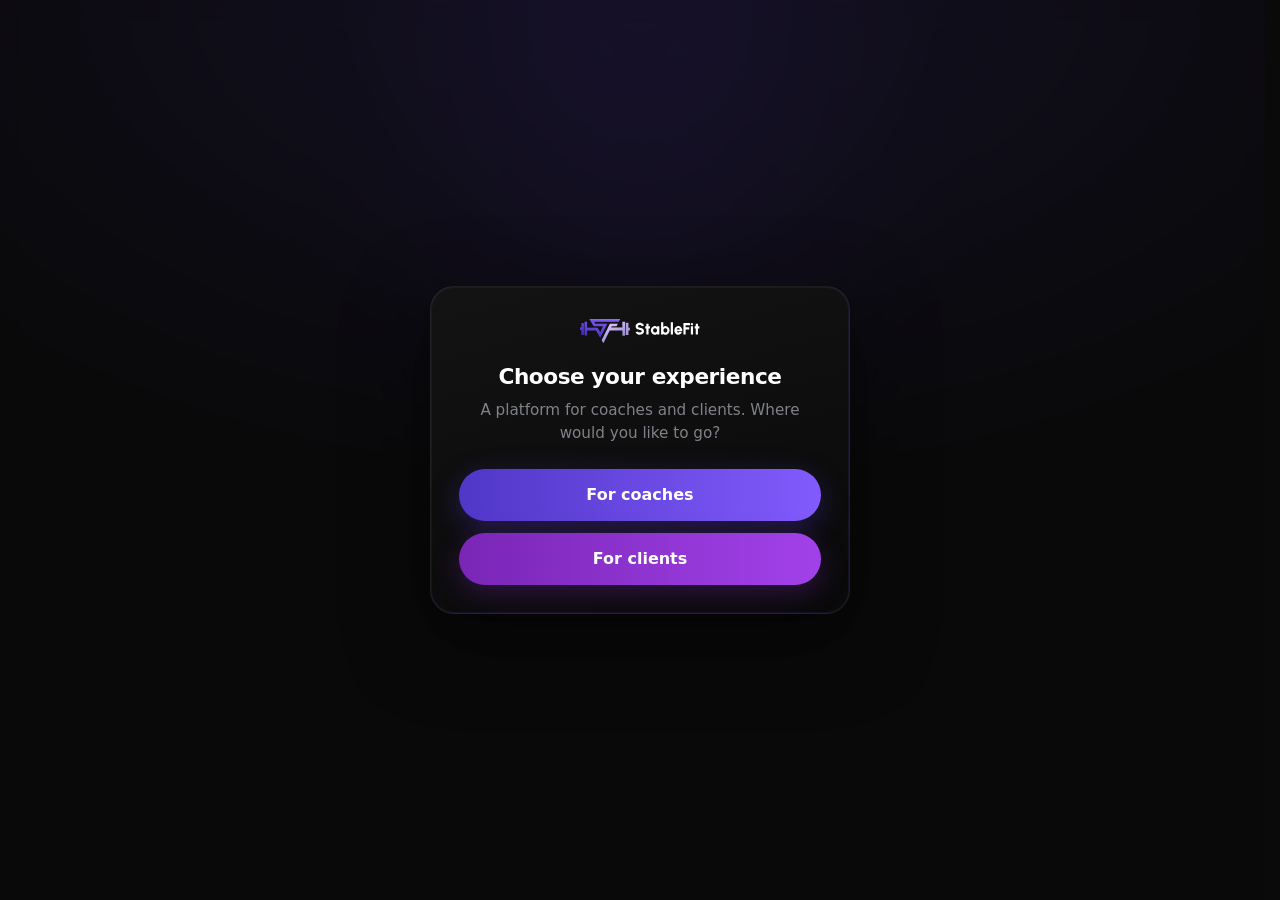
==== index.html @ 1788c29f "fix land" ====
<!DOCTYPE html>
<html lang="uk">
<head>
  <meta charset="UTF-8">
  <meta name="viewport" content="width=device-width, initial-scale=1.0">
  <meta name="theme-color" content="#0A0A0A">
  <meta name="color-scheme" content="dark">
  <meta name="format-detection" content="telephone=no">
  <meta name="description" content="StableFit для тренерів: керуйте клієнтами, програмами тренувань, харчуванням і прогресом в одному додатку. Автоматизація рутини, бібліотека вправ, чат і аналітика." data-i18n-content="coach.meta.description">
  <meta name="keywords" content="StableFit, фітнес тренер, персональний тренер, управління клієнтами, програми тренувань, трекінг прогресу, харчування, фітнес додаток" data-i18n-content="coach.meta.keywords">
  <meta name="author" content="StableFit">
  <meta name="robots" content="index, follow, max-image-preview:large">
  
  <meta property="og:type" content="website">
  <meta property="og:site_name" content="StableFit">
  <meta property="og:url" content="https://stable-fit.com/">
  <meta property="og:title" content="StableFit — для тренерів" data-i18n-content="coach.meta.ogTitle">
  <meta property="og:description" content="Платформа для фітнес-тренерів: клієнти, тренування, харчування та прогрес в одному місці." data-i18n-content="coach.meta.ogDescription">
  <meta property="og:image" content="https://stable-fit.com/assets/images/preview.png">
  <meta property="og:image:alt" content="StableFit" data-i18n-content="meta.brand">
  <meta property="og:locale" content="uk_UA">
  <meta property="og:locale:alternate" content="en_US">

  
  <title data-i18n="coach.meta.title">StableFit — для тренерів | Платформа для фітнес-клієнтів і програм</title>
  <link rel="canonical" href="https://stable-fit.com/">
  <link rel="alternate" hreflang="uk" href="https://stable-fit.com/">
  <link rel="alternate" hreflang="en" href="https://stable-fit.com/">
  <link rel="alternate" hreflang="x-default" href="https://stable-fit.com/">
  <link rel="icon" href="assets/favicon/favicon.ico" type="image/x-icon">
  <link rel="apple-touch-icon" href="assets/favicon/favicon.svg">
  <link rel="preconnect" href="https://fonts.googleapis.com">
  <link rel="preconnect" href="https://fonts.gstatic.com" crossorigin>
  <link href="https://fonts.googleapis.com/css2?family=Urbanist:wght@400;500;600;700;800;900&display=optional" rel="stylesheet">

  <script>
    (function () {
      try {
        var lang = localStorage.getItem("stablefit-language");
        if (lang !== "en" && lang !== "ua") {
          var br = (navigator.language || "ua").slice(0, 2).toLowerCase();
          lang = br === "en" ? "en" : "ua";
        }
        var link = document.createElement("link");
        link.rel = "preload";
        link.as = "fetch";
        link.href = "locales/" + lang + ".json";
        document.head.appendChild(link);
      } catch (e) {}
    })();
  </script>
  <link rel="stylesheet" href="style/normalize.css">
  <link rel="stylesheet" href="style/style.css">
  <link rel="stylesheet" href="style/adaptive.css">
  <script type="application/ld+json">
  {
    "@context": "https://schema.org",
    "@graph": [
      {
        "@type": "Organization",
        "name": "StableFit",
        "url": "https://stable-fit.com/",
        "logo": "https://stable-fit.com/assets/images/Logo.svg",
        "email": "support@stable-fit.com"
      },
      {
        "@type": "WebSite",
        "name": "StableFit",
        "url": "https://stable-fit.com/",
        "inLanguage": ["uk-UA", "en-US"]
      },
      {
        "@type": "WebPage",
        "@id": "https://stable-fit.com/#webpage",
        "url": "https://stable-fit.com/",
        "name": "StableFit — для тренерів",
        "description": "StableFit для тренерів: керуйте клієнтами, програмами тренувань, харчуванням і прогресом в одному додатку.",
        "inLanguage": "uk-UA",
        "isPartOf": { "@type": "WebSite", "@id": "https://stable-fit.com/#website" }
      },
      {
        "@type": "SoftwareApplication",
        "name": "StableFit",
        "applicationCategory": "HealthApplication",
        "operatingSystem": "iOS, Android",
        "offers": { "@type": "Offer", "price": "0", "priceCurrency": "USD" }
      }
    ]
  }
  </script>
  <script>
    (function () {
      var LANGUAGE_STORAGE_KEY = "stablefit-language";

      function isFileProtocol() {
        return document.URL.indexOf("file:") === 0;
      }

      var coachUrl = isFileProtocol() ? "index.html" : "/";
      var clientUrl = isFileProtocol() ? "for-clients/index.html" : "for-clients/";

      function redirectTo(url) {
        window.location.assign(url);
      }

      function isBot() {
        try {
          var ua = (navigator.userAgent || "").toLowerCase();
          return /(telegram|facebook|bot|crawler|spider)/i.test(ua);
        } catch (e) {
          return false;
        }
      }

      function sameDocumentUrl(targetHref) {
        try {
          var target = new URL(targetHref, window.location.href);
          var cur = new URL(window.location.href);
          if (target.origin !== cur.origin) return false;
          var norm = function (p) {
            p = p.replace(/\/index\.html$/i, "/");
            if (p === "" || p === "/") return "/";
            return p.replace(/\/+$/, "") || "/";
          };
          return norm(target.pathname) === norm(cur.pathname);
        } catch (e) {
          return false;
        }
      }

      function getParam(name) {
        var q = document.URL.indexOf("?") === -1 ? "" : document.URL.slice(document.URL.indexOf("?") + 1);
        return new URLSearchParams(q).get(name);
      }

      function save(role) {
        try {
          localStorage.setItem("sf_role", role);
        } catch (e) {}
      }

      function loadRole() {
        try {
          return localStorage.getItem("sf_role");
        } catch (e) {
          return null;
        }
      }

      function detectLang() {
        try {
          var s = localStorage.getItem(LANGUAGE_STORAGE_KEY);
          if (s === "en" || s === "ua") return s;
        } catch (e) {}
        var nav = (navigator.language || "").slice(0, 2).toLowerCase();
        return nav === "en" ? "en" : "ua";
      }

      function getNested(obj, path) {
        return path.split(".").reduce(function (acc, key) {
          return acc && acc[key] !== undefined ? acc[key] : undefined;
        }, obj);
      }

      function applyModalI18n(dict) {
        if (!dict) return;
        document.querySelectorAll("#sf-modal-overlay [data-i18n]").forEach(function (el) {
          var key = el.getAttribute("data-i18n");
          var v = getNested(dict, key);
          if (typeof v === "string") el.textContent = v;
        });
        document.querySelectorAll("#sf-modal-overlay [data-i18n-alt]").forEach(function (el) {
          var key = el.getAttribute("data-i18n-alt");
          var v = getNested(dict, key);
          if (typeof v === "string") el.setAttribute("alt", v);
        });
      }

      function loadLocaleJson(lang) {
        var url = new URL("locales/" + lang + ".json", window.location.href);
        return fetch(url.href).then(function (res) {
          if (!res.ok) throw new Error("locale");
          return res.json();
        });
      }

      function getLandingFromCurrentPath() {
        var path = window.location.pathname.replace(/\/index\.html$/i, "");
        if (/\/for-clients\/?$/i.test(path)) return "client";
        if (path === "" || path === "/" || /\/coach\/?$/i.test(path)) return "coach";
        return null;
      }

      function resolveAuto() {
        var r = (getParam("role") || "").toLowerCase();
        if (r === "coach" || r === "trainer") {
          save("coach");
          return coachUrl;
        }
        if (r === "client") {
          save("client");
          return clientUrl;
        }

        var currentLanding = getLandingFromCurrentPath();
        var stored = loadRole();

        if (currentLanding === "client") {
          save("client");
          return clientUrl;
        }

        if (currentLanding === "coach") {
          if (stored === "client") {
            save("coach");
          }
          if (stored === "coach" || stored === "client") {
            return coachUrl;
          }
          return null;
        }

        if (stored === "coach") return coachUrl;
        if (stored === "client") return clientUrl;
        return null;
      }

      function openModal() {
        var el = document.getElementById("sf-modal-overlay");
        if (el) el.removeAttribute("hidden");
      }

      function closeModal() {
        var el = document.getElementById("sf-modal-overlay");
        if (el) el.setAttribute("hidden", "");
      }

      function wireLinks() {
        var aCoach = document.getElementById("sf-choice-coach");
        var aClient = document.getElementById("sf-choice-client");
        if (aCoach) {
          aCoach.setAttribute("href", coachUrl);
          aCoach.addEventListener("click", function (e) {
            save("coach");
            if (sameDocumentUrl(coachUrl)) {
              e.preventDefault();
              revealAppShellIfNeeded();
              closeModal();
            }
          });
        }
        if (aClient) {
          aClient.setAttribute("href", clientUrl);
          aClient.addEventListener("click", function () {
            save("client");
          });
        }
      }

      function revealAppShellIfNeeded() {
        var shell = document.getElementById("sf-app-content");
        if (!shell) return;
        var wasHidden = shell.hasAttribute("hidden");
        shell.removeAttribute("hidden");
        if (wasHidden) {
          window.dispatchEvent(new CustomEvent("sf:landing-content-reveal"));
        }
      }

      function runAfterLocale(dict) {
        applyModalI18n(dict);
        wireLinks();
        var auto = resolveAuto();
        if (auto) {
          if (sameDocumentUrl(auto)) {
            closeModal();
            revealAppShellIfNeeded();
            try {
              if (window.location.search && /(^|&)role=/.test(window.location.search)) {
                var u = new URL(window.location.href);
                u.searchParams.delete("role");
                window.history.replaceState({}, "", u.pathname + u.search + u.hash);
              }
            } catch (e) {}
          } else {
            // Keep OG/meta tags readable for social crawlers.
            if (!isBot()) {
              redirectTo(auto);
            }
          }
        } else {
          openModal();
        }
      }

      document.addEventListener("DOMContentLoaded", function () {
        var lang = detectLang();
        document.documentElement.lang = lang === "en" ? "en" : "uk";
        loadLocaleJson(lang)
          .then(function (dict) {
            runAfterLocale(dict);
          })
          .catch(function () {
            runAfterLocale(null);
          });
      });
    })();
  </script>
</head>
<body class="sf-landing page-coach">
  <div class="sf-landing-bg" aria-hidden="true"></div>

  <div
    id="sf-modal-overlay"
    class="sf-modal-overlay"
    hidden
    role="presentation"
  >
    <div
      class="sf-modal"
      role="dialog"
      aria-modal="true"
      aria-labelledby="sf-modal-title"
    >
      <img
        loading="lazy"
        class="sf-modal-logo"
        src="assets/images/Logo.svg"
        width="120"
        height="60"
        alt="StableFit"
        data-i18n-alt="meta.logoAlt"
      >
      <h1 
        class="sf-modal-title" 
        id="sf-modal-title" 
        data-i18n="root.modal.title"
      >
        Оберіть свій формат
      </h1>
      <p 
        class="sf-modal-lead" 
        data-i18n="root.modal.lead"
      >
        Платформа для тренерів і клієнтів. Куди перейти далі?
      </p>
      <div class="sf-modal-actions">
        <a class="sf-choice sf-choice--coach" id="sf-choice-coach" href="#" data-i18n="root.modal.coachBtn">
          Для тренерів
        </a>
        <a class="sf-choice sf-choice--client" id="sf-choice-client" href="#" data-i18n="root.modal.clientBtn">
          Для клієнтів
        </a>
      </div>
    </div>
  </div>

  <div id="sf-app-content" hidden>
  <script>
    (function () {
      try {
        var r = localStorage.getItem("sf_role");
        if (r === "coach") {
          document.getElementById("sf-app-content").removeAttribute("hidden");
          return;
        }
      } catch (e) {}
      try {
        var rp = (new URLSearchParams(location.search).get("role") || "").toLowerCase();
        if (rp === "coach" || rp === "trainer") {
          document.getElementById("sf-app-content").removeAttribute("hidden");
        }
      } catch (e) {}
    })();
  </script>

  <header>
    <div class="header-wrp">
      <div class="header-logo-wrap">
        <img
          loading="lazy"
          src="assets/images/Logo.svg"
          alt="header logo"
          data-i18n-alt="meta.logoAlt"
        >
      </div>
      <button
        type="button"
        class="header-burger"
        aria-expanded="false"
        aria-controls="header-drawer"
        data-i18n-aria="aria.openMenu"
      >
        <span class="header-burger-line"></span>
        <span class="header-burger-line"></span>
        <span class="header-burger-line"></span>
      </button>
      <div class="header-desktop">
        <div class="header-nav">
          <div class="nav-item">
            <a
              href="/"
              class="landing-link is-active"
              data-landing="coach"
              data-i18n="nav.coaches"
            >
              Для тренерів
            </a>
          </div>
          <div class="nav-item">
            <a
              href="for-clients/"
              class="landing-link"
              data-landing="client"
              data-i18n="nav.clients"
            >
              Для клієнтів
            </a>
          </div>
        </div>
        <div class="localisation">
          <div
            class="localisation-item is-active"
            data-lang="ua" 
            role="button"
            tabindex="0"
            data-i18n-aria="aria.langUa"
          >
            UA
          </div>
          <div
            class="localisation-item"
            data-lang="en"
            role="button"
            tabindex="0"
            data-i18n-aria="aria.langEn"
          >
            EN
          </div>
          <a
            href="#download-app"
            class="download-button btn btn-hover-transparent"
            data-i18n="buttons.download"
          >
            Завантажити
          </a>
        </div>
      </div>
    </div>
    <div
      class="header-drawer"
      id="header-drawer"
      role="dialog"
      aria-modal="true"
      aria-hidden="true"
    >
      <div class="header-drawer-inner">
        <div class="header-drawer-top">
          <div class="header-logo-wrap">
            <img
              loading="lazy"
              src="assets/images/Logo.svg"
              alt=""
              data-i18n-alt="meta.logoAlt"
            >
          </div>
          <button
            type="button"
            class="header-drawer-close"
            data-i18n-aria="aria.closeMenu"
          >
            &times;
          </button>
        </div>
        <nav
          class="header-drawer-nav"
          aria-label="Навігація"
        >
          <a
            href="/"
            class="landing-link is-active"
            data-landing="coach"
            data-i18n="nav.coaches"
          >
            Для тренерів
          </a>
          <a
            href="for-clients/"
            class="landing-link"
            data-landing="client"
            data-i18n="nav.clients"
          >
            Для клієнтів
          </a>
          <a
            href="support/"
            class="landing-link"
            data-landing="support"
            data-i18n="nav.support"
          >
            Підтримка
          </a>
        </nav>
        <div class="header-drawer-lang localisation">
          <div
            class="localisation-item is-active"
            data-lang="ua" 
            role="button"
            tabindex="0"
            data-i18n-aria="aria.langUa"
          >
            UA
          </div>
          <div
            class="localisation-item"
            data-lang="en"
            role="button"
            tabindex="0"
            data-i18n-aria="aria.langEn"
          >
            EN
          </div>
        </div>
        <a
          href="#download-app"
          class="download-button header-drawer-cta btn btn-hover-transparent"
          data-i18n="buttons.download"
        >
          Завантажити
        </a>
      </div>
    </div>
  </header>

  <main>
    <section class="hero">
      <div class="container">
        <div class="hero-wrp">
          <div class="content-inner">
            <div
              class="section-title"
              data-i18n="coach.hero.sectionTitle"
            >
              Управляйте клієнтами.
            </div>
            <div
              class="gradient-title"
              data-i18n="coach.hero.gradientTitle"
            >
              Зростайте організовно.
            </div>
            <div
              class="section-description description"
              data-i18n="coach.hero.description"
            >
              StableFit дає фітнес-тренерам єдину платформу для управління
              клієнтами, створення тренувальних програм, відстеження
              харчування і моніторингу прогресу.
            </div>
            <div
              class="content-text"
              data-i18n="coach.hero.contentText"
            >
              Завантажуйте додаток для тренерів:
            </div>
            <div class="card-wrp">
              <a 
                href="https://apps.apple.com/app/stable-fit-pro-crm-%D1%82%D1%80%D0%B5%D0%BD%D0%B5%D1%80%D0%B0/id6755842178" 
                target="_blank" 
                rel="noopener noreferrer" 
                class="card shadow-custom"
              >
                <div class="cart-title">
                  <div class="card-icon">
                    <img
                      loading="lazy"
                      src="assets/icons/apple_icon.svg"
                      alt="apple"
                      width="18"
                      height="18"
                    >
                    <span data-i18n="coach.hero.store.apple">
                      App Store
                    </span>
                    <div
                      class="card-arrow"
                      aria-hidden="true"
                    ></div>
                  </div>
                  <div
                    class="card-device"
                    data-i18n="coach.hero.store.ios"
                  >
                    iOS
                  </div>
                </div>
                <div class="card-image-container">
                  <img
                    loading="lazy"
                    src="assets/images/ch/appStore_download.jpg"
                    alt="appStore_download"
                    class="card-image"
                    width="108"
                    height="108"
                  >
                </div>
                <div class="card-footer">
                  <span data-i18n="card.footerScan">
                    скануйте для завантаження
                  </span>
                </div>
              </a>
              <a 
                href="https://play.google.com/store/apps/details?id=com.fit.stable.pro " 
                target="_blank" 
                rel="noopener noreferrer" 
                class="card shadow-custom"
              >
                <div class="cart-title">
                  <div class="card-icon">
                    <img
                      loading="lazy"
                      src="assets/icons/googlePlay_icon.svg"
                      alt="googlePlay"
                      width="12"
                      height="13"
                    >
                    <span data-i18n="coach.hero.store.google">
                      Google Play
                    </span>
                    <div
                      class="card-arrow"
                      aria-hidden="true"
                    ></div>
                  </div>
                  <div
                    class="card-device"
                    data-i18n="coach.hero.store.android"
                  >
                    Android
                  </div>
                </div>
                <div class="card-image-container">
                  <img
                    loading="lazy"
                    src="assets/images/ch/googlePlay_download.jpg"
                    alt="googlePlay_download"
                    class="card-image"
                    width="108"
                    height="108"
                  >
                </div>
                <div class="card-footer">
                  <span data-i18n="card.footerScan">
                    скануйте для завантаження
                  </span>
                </div>
              </a>
            </div>
          </div>
          <div class="content-inner">
            <div class="image-wrp">
              <img
                loading="lazy"
                src="assets/images/ch/hero_left_iPhone.webp"
                alt="inner_hero"
                width="537"
                height="659"
              >
              <img
                loading="lazy"
                src="assets/images/ch/hero_right_iPhone.webp"
                alt="inner_hero"
                width="490"
                height="620"
              >
            </div>
          </div>
        </div>
      </div>
    </section>

    <section class="features">
      <div class="container">
        <div class="features-wrp section-wrp">
          <div class="section-content">
            <div
              class="section-name"
              data-i18n="coach.features.sectionName"
            >
              Проблеми та рішення
            </div>
            <div
              class="section-title"
              data-i18n="coach.features.sectionTitle"
            >
              Фітнес-коучинг
            </div>
            <div
              class="gradient-title"
              data-i18n="coach.features.gradientTitle"
            >
              потребує змін
            </div>
            <div
              class="section-description description-features"
              data-i18n="coach.features.description"
            >
              Більшість тренерів витрачають години на адміністрування. Таблиці, месенджери, та ручний
              облік замість роботи з клієнтами. StableFit це виправить.
            </div>
          </div>
          <div class="features-carts">
            <div class="features-cart shadow-custom">
              <div
                class="cart-name red-name"
                data-i18n="coach.features.without"
              >
                Без StableFit
              </div>
              <div
                class="f-cart-title"
                data-i18n="coach.features.withoutTitle"
              >
                Хаос у роботі
              </div>
              <ul class="cart-list">
                <li
                  class="cart-list-item"
                  data-i18n="coach.features.withoutItems.item1"
                >
                  Години витрачені на адміністрування
                </li>
                <li
                  class="cart-list-item"
                  data-i18n="coach.features.withoutItems.item2"
                >
                  Клієнтські дані розпорошені по різних додатках
                </li>
                <li
                  class="cart-list-item"
                  data-i18n="coach.features.withoutItems.item3"
                >
                  Незручні тренувальні програми в Excel / Doc
                </li>
                <li
                  class="cart-list-item"
                  data-i18n="coach.features.withoutItems.item4"
                >
                  Відстеження прогресу на папері чи в нотатках
                </li>
                <li
                  class="cart-list-item"
                  data-i18n="coach.features.withoutItems.item5"
                >
                  Комунікація у різних месенджерах
                </li>
              </ul>
            </div>
            <div class="features-cart shadow-custom">
              <div
                class="cart-name prpl-name"
                data-i18n="coach.features.withTitle"
              >
                Із StableFit
              </div>
              <div
                class="f-cart-title"
                data-i18n="coach.features.withSubtitle"
              >
                Усе під контролем
              </div>
              <ul class="cart-list cart-list--checks">
                <li
                  class="cart-list-item"
                  data-i18n="coach.features.withItems.item1"
                >
                  Автоматизація рутинних задач
                </li>
                <li
                  class="cart-list-item"
                  data-i18n="coach.features.withItems.item2"
                >
                  Уся необхідна інформація про клієнта в одному місці
                </li>
                <li
                  class="cart-list-item"
                  data-i18n="coach.features.withItems.item3"
                >
                  Персональні програми для клієнтів
                </li>
                <li
                  class="cart-list-item"
                  data-i18n="coach.features.withItems.item4"
                >
                  Відстеження прогресу з чіткими графіками
                </li>
                <li
                  class="cart-list-item"
                  data-i18n="coach.features.withItems.item5"
                >
                  Вбудований чат
                </li>
              </ul>
            </div>
          </div>
        </div>
      </div>
    </section>

    <section class="functionality">
      <div class="container">
        <div class="functionality-wrp section-wrp">
          <div class="section-content">
            <div
              class="section-name"
              data-i18n="coach.functionality.sectionName"
            >
              Ключові функції
            </div>
            <div
              class="gradient-title"
              data-i18n="coach.functionality.gradientTitle"
            >
              Все, що потрібно
            </div>
            <div
              class="section-title"
              data-i18n="coach.functionality.sectionTitle"
            >
              персональному тренеру
            </div>
            <div
              class="section-description description-functionality"
              data-i18n="coach.functionality.description"
            >
              StableFit поєднює у собі функції кількох різних додатків і суттєво
              пришвидшує та спрощує роботу тренерів.
            </div>
          </div>
          <div class="f-slider-wrp">
            <div
              class="f-slider-item"
              data-f-slider-scroll-sync
            >
              <div class="content-left">
                <div
                  class="f-slider-accordion"
                  data-f-slider-accordion
                >
                  <div class="f-slider-accordion-item is-open">
                    <button
                      type="button"
                      class="f-slider-accordion-trigger"
                      aria-expanded="true"
                      id="f-acc-trigger-1"
                      aria-controls="f-acc-panel-1"
                    >
                      <span class="f-slider-title">
                        <img
                          loading="lazy"
                          class="f-slider-title-icon"
                          src="assets/icons/manage_clients_icon.svg"
                          alt="manage_clients_icon"
                          width="20"
                          height="20"
                        >
                        <span
                          class="f-slider-title-text"
                          data-i18n="coach.functionality.items.clients.title"
                        >
                          Управління клієнтами
                        </span>
                      </span>
                      <span
                        class="f-slider-accordion-chevron"
                        aria-hidden="true"
                      ></span>
                    </button>
                    <div
                      class="f-slider-accordion-panel"
                      id="f-acc-panel-1"
                      role="region"
                      aria-labelledby="f-acc-trigger-1"
                    >
                      <div class="f-slider-accordion-panel-inner">
                        <div class="f-slider-description">
                          <div
                            class="f-slider-description-text"
                            data-i18n="coach.functionality.items.clients.description"
                          >
                            Зберігайте всю інформацію про клієнтів в одному місці та легко керуйте нею.
                            Додавайте нових клієнтів, фіксуйте ключові дані та ведіть персональні нотатки.
                          </div>
                          <ul class="cart-list cart-list--checks">
                            <li
                              class="cart-list-item"
                              data-i18n="coach.functionality.items.clients.points.item1"
                            >
                              Повний список клієнтів
                            </li>
                            <li
                              class="cart-list-item"
                              data-i18n="coach.functionality.items.clients.points.item2"
                            >
                              Особиста інформація та цілі
                            </li>
                            <li
                              class="cart-list-item"
                              data-i18n="coach.functionality.items.clients.points.item3"
                            >
                              Дані про стан здоров’я і травми
                            </li>
                            <li
                              class="cart-list-item"
                              data-i18n="coach.functionality.items.clients.points.item4"
                            >
                              Індивідуальні нотатки
                            </li>
                          </ul>
                        </div>
                      </div>
                    </div>
                  </div>
                  <div class="f-slider-accordion-item">
                    <button
                      type="button"
                      class="f-slider-accordion-trigger"
                      aria-expanded="false"
                      id="f-acc-trigger-2"
                      aria-controls="f-acc-panel-2"
                    >
                      <span class="f-slider-title">
                        <img
                          loading="lazy"
                          class="f-slider-title-icon"
                          src="assets/icons/train-lib-icon.svg"
                          alt="train-lib-icon"
                          width="20"
                          height="20"
                        >
                        <span
                          class="f-slider-title-text"
                          data-i18n="coach.functionality.items.workouts.title"
                        >
                          Бібліотека тренувань
                        </span>
                      </span>
                      <span
                        class="f-slider-accordion-chevron"
                        aria-hidden="true"
                      ></span>
                    </button>
                    <div
                      class="f-slider-accordion-panel"
                      id="f-acc-panel-2"
                      role="region"
                      aria-labelledby="f-acc-trigger-2"
                    >
                      <div class="f-slider-accordion-panel-inner">
                        <div class="f-slider-description">
                          <div
                            class="f-slider-description-text"
                            data-i18n="coach.functionality.items.workouts.description"
                          >
                            Використовуйте готові тренування з додатку, адаптуйте їх під свої задачі або
                            створюйте власні з нуля. Формуйте індивідуальні плани для клієнтів і відстежуйте їх виконання.
                          </div>
                          <ul class="cart-list cart-list--checks">
                            <li
                              class="cart-list-item"
                              data-i18n="coach.functionality.items.workouts.points.item1"
                            >
                              Готові тренування в додатку
                            </li>
                            <li
                              class="cart-list-item"
                              data-i18n="coach.functionality.items.workouts.points.item2"
                            >
                              Редагування та створення власних програм
                            </li>
                            <li
                              class="cart-list-item"
                              data-i18n="coach.functionality.items.workouts.points.item3"
                            >
                              Індивідуальні плани для клієнтів
                            </li>
                            <li
                              class="cart-list-item"
                              data-i18n="coach.functionality.items.workouts.points.item4"
                            >
                              Перегляд пройдених тренувань
                            </li>
                          </ul>
                        </div>
                      </div>
                    </div>
                  </div>
                  <div class="f-slider-accordion-item">
                    <button
                      type="button"
                      class="f-slider-accordion-trigger"
                      aria-expanded="false"
                      id="f-acc-trigger-3"
                      aria-controls="f-acc-panel-3"
                    >
                      <span class="f-slider-title">
                        <img
                          loading="lazy"
                          class="f-slider-title-icon"
                          src="assets/icons/progress-icon.svg"
                          alt="progress-icon"
                          width="20"
                          height="20"
                        >
                        <span
                          class="f-slider-title-text"
                          data-i18n="coach.functionality.items.nutrition.title"
                        >
                          Відстежування прогресу
                        </span>
                      </span>
                      <span
                        class="f-slider-accordion-chevron"
                        aria-hidden="true"
                      ></span>
                    </button>
                    <div
                      class="f-slider-accordion-panel"
                      id="f-acc-panel-3"
                      role="region"
                      aria-labelledby="f-acc-trigger-3"
                    >
                      <div class="f-slider-accordion-panel-inner">
                        <div class="f-slider-description">
                          <div
                            class="f-slider-description-text"
                            data-i18n="coach.functionality.items.nutrition.description"
                          >
                            Відстежуйте результати клієнтів у динаміці. Переглядайте зміни ваги та замірів,
                            які вони вносять у додатку, а система нагадувань допоможе клієнтам регулярно оновлювати дані.
                          </div>
                          <ul class="cart-list cart-list--checks">
                            <li
                              class="cart-list-item"
                              data-i18n="coach.functionality.items.nutrition.points.item1"
                            >
                              Динаміка ваги та замірів
                            </li>
                            <li
                              class="cart-list-item"
                              data-i18n="coach.functionality.items.nutrition.points.item2"
                            >
                              Фото До/Після для візуального відстеження прогресу
                            </li>
                            <li
                              class="cart-list-item"
                              data-i18n="coach.functionality.items.nutrition.points.item3"
                            >
                              Автоматичні нагадування про заміри
                            </li>
                          </ul>
                        </div>
                      </div>
                    </div>
                  </div>
                  <div class="f-slider-accordion-item">
                    <button
                      type="button"
                      class="f-slider-accordion-trigger"
                      aria-expanded="false"
                      id="f-acc-trigger-4"
                      aria-controls="f-acc-panel-4"
                    >
                      <span class="f-slider-title">
                        <img
                          loading="lazy"
                          class="f-slider-title-icon"
                          src="assets/icons/monitoring-icon.svg"
                          alt="monitoring-icon"
                          width="20"
                          height="20"
                        >
                        <span
                          class="f-slider-title-text"
                          data-i18n="coach.functionality.items.analytics.title"
                        >
                          Моніторинг харчування
                        </span>
                      </span>
                      <span
                        class="f-slider-accordion-chevron"
                        aria-hidden="true"
                      ></span>
                    </button>
                    <div
                      class="f-slider-accordion-panel"
                      id="f-acc-panel-4"
                      role="region"
                      aria-labelledby="f-acc-trigger-4"
                    >
                      <div class="f-slider-accordion-panel-inner">
                        <div class="f-slider-description">
                          <div
                            class="f-slider-description-text"
                            data-i18n="coach.functionality.items.analytics.description"
                          >
                            Контролюйте раціон клієнтів без зайвих запитів. Переглядайте харчування, 
                            аналізуйте калорійність і баланс нутрієнтів.
                          </div>
                          <ul class="cart-list cart-list--checks">
                            <li
                              class="cart-list-item"
                              data-i18n="coach.functionality.items.analytics.points.item1"
                            >
                              Автоматичний розрахунок КБЖВ на основі даних і цілей клієнта
                            </li>
                            <li
                              class="cart-list-item"
                              data-i18n="coach.functionality.items.analytics.points.item2"
                            >
                              Можливість для клієнта легко відстежувати харчування (вручну, за фото або штрихкодом)
                            </li>
                            <li
                              class="cart-list-item"
                              data-i18n="coach.functionality.items.analytics.points.item3"
                            >
                              Розрахунок калорій та КБЖВ продуктів за допомогою ШІ
                            </li>
                            <li
                              class="cart-list-item"
                              data-i18n="coach.functionality.items.analytics.points.item4"
                            >
                              Моніторинг КБЖВ
                            </li>
                          </ul>
                        </div>
                      </div>
                    </div>
                  </div>
                  <div class="f-slider-accordion-item">
                    <button
                      type="button"
                      class="f-slider-accordion-trigger"
                      aria-expanded="false"
                      id="f-acc-trigger-5"
                      aria-controls="f-acc-panel-5"
                    >
                      <span class="f-slider-title">
                        <img
                          loading="lazy"
                          class="f-slider-title-icon"
                          src="assets/icons/communicate-icon.svg"
                          alt="communicate-icon"
                          width="20"
                          height="20"
                        >
                        <span
                          class="f-slider-title-text"
                          data-i18n="coach.functionality.items.communication.title"
                        >
                          Легка комунікація
                        </span>
                      </span>
                      <span
                        class="f-slider-accordion-chevron"
                        aria-hidden="true"
                      ></span>
                    </button>
                    <div
                      class="f-slider-accordion-panel"
                      id="f-acc-panel-5"
                      role="region"
                      aria-labelledby="f-acc-trigger-5"
                    >
                      <div class="f-slider-accordion-panel-inner">
                        <div class="f-slider-description">
                          <div
                            class="f-slider-description-text"
                            data-i18n="coach.functionality.items.communication.description"
                          >
                            Спілкуйтесь із клієнтами напряму в додатку.
                            Вся комунікація зібрана в одному місці — без переходів між різними месенджерами.
                          </div>
                          <ul class="cart-list cart-list--checks">
                            <li
                              class="cart-list-item"
                              data-i18n="coach.functionality.items.communication.points.item1"
                            >
                              Чат із клієнтами в одному додатку
                            </li>
                            <li
                              class="cart-list-item"
                              data-i18n="coach.functionality.items.communication.points.item2"
                            >
                              Швидка та зручна комунікація
                            </li>
                            <li
                              class="cart-list-item"
                              data-i18n="coach.functionality.items.communication.points.item3"
                            >
                              Всі діалоги під рукою
                            </li>
                          </ul>
                        </div>
                      </div>
                    </div>
                  </div>
                </div>
              </div>
              <div class="content-right">
                <div class="content-right-image-wrp">
                  <img
                    loading="lazy"
                    src="assets/images/ch/slider/sl-1-l.webp"
                    alt="manage_clients_image"
                    width="280"
                    height="570"
                  >
                  <img
                    loading="lazy"
                    src="assets/images/ch/slider/sl-1-r.webp"
                    alt="manage_clients_image"
                    width="280"
                    height="570"
                  >
                </div>
                <div class="content-right-image-wrp">
                  <img
                    loading="lazy"
                    src="assets/images/ch/slider/sl-2-l.webp"
                    alt="manage_clients_image"
                    width="280"
                    height="570"
                  >
                  <img
                    loading="lazy"
                    src="assets/images/ch/slider/sl-2-r.webp"
                    alt="manage_clients_image"
                    width="280"
                    height="570"
                  >
                </div>
                <div class="content-right-image-wrp">
                  <img
                    loading="lazy"
                    src="assets/images/ch/slider/sl-3-l.webp"
                    alt="manage_clients_image"
                    width="280"
                    height="570"
                  >
                  <img
                    loading="lazy"
                    src="assets/images/ch/slider/sl-3-r.webp"
                    alt="manage_clients_image"
                    width="280"
                    height="570"
                  >
                </div>
                <div class="content-right-image-wrp">
                  <img
                    loading="lazy"
                    src="assets/images/ch/slider/sl-4.webp"
                    alt="manage_clients_image"
                    width="280"
                    height="570"
                  >
                </div>
                <div class="content-right-image-wrp">
                  <img
                    loading="lazy"
                    src="assets/images/ch/slider/sl-5.webp"
                    alt="manage_clients_image"
                    width="280"
                    height="570"
                  >
                </div>
              </div>
              <div class="f-slider-mobile-layout">
                <article class="f-slider-mobile-item">
                  <span class="f-slider-title">
                    <img loading="lazy" class="f-slider-title-icon" src="assets/icons/manage_clients_icon.svg" alt="manage_clients_icon" width="20" height="20">
                    <span class="f-slider-title-text" data-i18n="coach.functionality.items.clients.title">Управління клієнтами</span>
                  </span>
                  <div class="f-slider-description">
                    <div class="f-slider-description-text" data-i18n="coach.functionality.items.clients.description">
                      Зберігайте всю інформацію про клієнтів в одному місці та легко керуйте нею.
                    </div>
                    <ul class="cart-list cart-list--checks">
                      <li class="cart-list-item" data-i18n="coach.functionality.items.clients.points.item1">Повний список клієнтів</li>
                      <li class="cart-list-item" data-i18n="coach.functionality.items.clients.points.item2">Особиста інформація та цілі</li>
                      <li class="cart-list-item" data-i18n="coach.functionality.items.clients.points.item3">Дані про стан здоров’я і травми</li>
                      <li class="cart-list-item" data-i18n="coach.functionality.items.clients.points.item4">Індивідуальні нотатки</li>
                    </ul>
                  </div>
                  <div class="content-right-image-wrp">
                    <img loading="lazy" src="assets/images/ch/slider/sl-1-l.webp" alt="manage_clients_image" width="280" height="570">
                    <img loading="lazy" src="assets/images/ch/slider/sl-1-r.webp" alt="manage_clients_image" width="280" height="570">
                  </div>
                </article>
                <article class="f-slider-mobile-item">
                  <span class="f-slider-title">
                    <img loading="lazy" class="f-slider-title-icon" src="assets/icons/train-lib-icon.svg" alt="train-lib-icon" width="20" height="20">
                    <span class="f-slider-title-text" data-i18n="coach.functionality.items.workouts.title">Бібліотека тренувань</span>
                  </span>
                  <div class="f-slider-description">
                    <div class="f-slider-description-text" data-i18n="coach.functionality.items.workouts.description">
                      Використовуйте готові тренування з додатку, адаптуйте їх під свої задачі або створюйте власні з нуля.
                    </div>
                    <ul class="cart-list cart-list--checks">
                      <li class="cart-list-item" data-i18n="coach.functionality.items.workouts.points.item1">Готові тренування в додатку</li>
                      <li class="cart-list-item" data-i18n="coach.functionality.items.workouts.points.item2">Редагування та створення власних програм</li>
                      <li class="cart-list-item" data-i18n="coach.functionality.items.workouts.points.item3">Індивідуальні плани для клієнтів</li>
                      <li class="cart-list-item" data-i18n="coach.functionality.items.workouts.points.item4">Перегляд пройдених тренувань</li>
                    </ul>
                  </div>
                  <div class="content-right-image-wrp">
                    <img loading="lazy" src="assets/images/ch/slider/sl-2-l.webp" alt="manage_clients_image" width="280" height="570">
                    <img loading="lazy" src="assets/images/ch/slider/sl-2-r.webp" alt="manage_clients_image" width="280" height="570">
                  </div>
                </article>
                <article class="f-slider-mobile-item">
                  <span class="f-slider-title">
                    <img loading="lazy" class="f-slider-title-icon" src="assets/icons/progress-icon.svg" alt="progress-icon" width="20" height="20">
                    <span class="f-slider-title-text" data-i18n="coach.functionality.items.nutrition.title">Відстежування прогресу</span>
                  </span>
                  <div class="f-slider-description">
                    <div class="f-slider-description-text" data-i18n="coach.functionality.items.nutrition.description">
                      Відстежуйте результати клієнтів у динаміці.
                    </div>
                    <ul class="cart-list cart-list--checks">
                      <li class="cart-list-item" data-i18n="coach.functionality.items.nutrition.points.item1">Динаміка ваги та замірів</li>
                      <li class="cart-list-item" data-i18n="coach.functionality.items.nutrition.points.item2">Фото До/Після для візуального відстеження прогресу</li>
                      <li class="cart-list-item" data-i18n="coach.functionality.items.nutrition.points.item3">Автоматичні нагадування про заміри</li>
                    </ul>
                  </div>
                  <div class="content-right-image-wrp">
                    <img loading="lazy" src="assets/images/ch/slider/sl-3-l.webp" alt="manage_clients_image" width="280" height="570">
                    <img loading="lazy" src="assets/images/ch/slider/sl-3-r.webp" alt="manage_clients_image" width="280" height="570">
                  </div>
                </article>
                <article class="f-slider-mobile-item">
                  <span class="f-slider-title">
                    <img loading="lazy" class="f-slider-title-icon" src="assets/icons/monitoring-icon.svg" alt="monitoring-icon" width="20" height="20">
                    <span class="f-slider-title-text" data-i18n="coach.functionality.items.analytics.title">Моніторинг харчування</span>
                  </span>
                  <div class="f-slider-description">
                    <div class="f-slider-description-text" data-i18n="coach.functionality.items.analytics.description">
                      Контролюйте раціон клієнтів без зайвих запитів.
                    </div>
                    <ul class="cart-list cart-list--checks">
                      <li class="cart-list-item" data-i18n="coach.functionality.items.analytics.points.item1">Автоматичний розрахунок КБЖВ</li>
                      <li class="cart-list-item" data-i18n="coach.functionality.items.analytics.points.item2">Легке відстежування харчування</li>
                      <li class="cart-list-item" data-i18n="coach.functionality.items.analytics.points.item3">Розрахунок калорій за допомогою ШІ</li>
                      <li class="cart-list-item" data-i18n="coach.functionality.items.analytics.points.item4">Моніторинг КБЖВ</li>
                    </ul>
                  </div>
                  <div class="content-right-image-wrp">
                    <img loading="lazy" src="assets/images/ch/slider/sl-4.webp" alt="manage_clients_image" width="280" height="570">
                  </div>
                </article>
                <article class="f-slider-mobile-item">
                  <span class="f-slider-title">
                    <img loading="lazy" class="f-slider-title-icon" src="assets/icons/communicate-icon.svg" alt="communicate-icon" width="20" height="20">
                    <span class="f-slider-title-text" data-i18n="coach.functionality.items.communication.title">Легка комунікація</span>
                  </span>
                  <div class="f-slider-description">
                    <div class="f-slider-description-text" data-i18n="coach.functionality.items.communication.description">
                      Спілкуйтесь із клієнтами напряму в додатку.
                    </div>
                    <ul class="cart-list cart-list--checks">
                      <li class="cart-list-item" data-i18n="coach.functionality.items.communication.points.item1">Чат із клієнтами в одному додатку</li>
                      <li class="cart-list-item" data-i18n="coach.functionality.items.communication.points.item2">Швидка та зручна комунікація</li>
                      <li class="cart-list-item" data-i18n="coach.functionality.items.communication.points.item3">Всі діалоги під рукою</li>
                    </ul>
                  </div>
                  <div class="content-right-image-wrp">
                    <img loading="lazy" src="assets/images/ch/slider/sl-5.webp" alt="manage_clients_image" width="280" height="570">
                  </div>
                </article>
              </div>
            </div>
          </div>
        </div>
      </div>
    </section>

    <section class="progress">
      <div class="container">
        <div class="progress-wrp section-wrp">
          <div class="section-content">
            <div
              class="section-name"
              data-i18n="coach.progress.sectionName"
            >
              Реальний прогрес
            </div>
            <div
              class="section-title"
              data-i18n="coach.progress.sectionTitle"
            >
              Відстежуйте кожну зміну.
            </div>
            <div
              class="gradient-title"
              data-i18n="coach.progress.gradientTitle"
            >
              Показуйте результат.
            </div>
            <div class="section-description description-progress">
              <p data-i18n="coach.progress.description.line1">
                Візуальні графіки вимірів, порівняння до/після та повна історія змін.
              </p>
              <p data-i18n="coach.progress.description.line2">
                Покажіть клієнтам як далеко вони просунулись та мотивуйте їх продовжувати.
              </p>
            </div>
            <a
              href="#download-app"
              class="try-button btn btn-hover-transparent"
              data-i18n="buttons.tryFree"
            >
              Спробувати безкоштовно
            </a>
          </div>
          <div class="progress-carts">
            <div class="progress-carts">
              <div class="progress-cart progress-l shadow-custom">
                <div class="progress-cart-content">
                  <div
                    class="progress-cart-title"
                    data-i18n="coach.progress.cards.measurements.title"
                  >
                    Заміри тіла
                  </div>
                  <div
                    class="progress-cart-description"
                    data-i18n="coach.progress.cards.measurements.description"
                  >
                    Відстежуйте зміну об’ємів в усіх зонах
                  </div>
                </div>
                <div class="progress-cart-image-wrp">
                  <img
                    loading="lazy"
                    src="assets/images/progress/full-body-img.webp"
                    alt="progress-full-body-img"
                  >
                </div>
              </div>
            </div>
            <div class="progress-r">
              <div class="progress-cart shadow-custom">
                <div class="progress-cart-wrp">
                  <div class="progress-cart-content">
                    <div
                      class="progress-cart-title"
                      data-i18n="coach.progress.cards.numbers.title"
                    >
                      Прогрес у цифрах
                    </div>
                    <div
                      class="progress-cart-description pr-description"
                      data-i18n="coach.progress.cards.numbers.description"
                    >
                      Аналізуйте динаміку ваги
                    </div>
                  </div>
                    <img
                      loading="lazy"
                      src="assets/images/progress/table-img.svg"
                      alt="progress-table-img"
                    >
                </div>
              </div>
              <div class="progress-cart shadow-custom">
                <div class="progress-cart-wrp">
                  <div class="progress-cart-content">
                    <div
                      class="progress-cart-title"
                      data-i18n="coach.progress.cards.photos.title"
                    >
                      Фото прогресу
                    </div>
                    <div
                      class="progress-cart-description pr-description"
                      data-i18n="coach.progress.cards.photos.description"
                    >
                      Спостерігайте реальні зміни та мотивуйте
                    </div>
                  </div>
                  <div class="progress-cart-image">
                    <img
                      loading="lazy"
                      src="assets/images/progress/result-img.webp"
                      alt="progress-photo-img"
                    >
                    <p
                      class="progress-cart-image-text progress-cart-image-text--before"
                      data-i18n="coach.progress.cards.photos.before"
                    >
                      До
                    </p>
                    <p
                      class="progress-cart-image-text progress-cart-image-text--after"
                      data-i18n="coach.progress.cards.photos.after"
                    >
                      Після
                    </p>
                  </div>
                </div>
              </div>
            </div>
          </div>
        </div>
      </div>
    </section>

    <section class="automatisation">
      <div class="container">
        <div class="automatisation-wrp section-wrp">
          <div class="section-content">
            <div class="section-name section-name--nowrap">
              <span data-i18n="coach.automatisation.sectionName">
                Автоматизація і ефективність
              </span>
            </div>
            <div class="section-title">
              <span data-i18n="coach.automatisation.sectionTitle">
                Менше рутини —
              </span>
            </div>
            <div class="gradient-title">
              <span data-i18n="coach.automatisation.gradientTitle">
                більше результату
              </span>
            </div>
            <div class="section-description description-progress">
              <p data-i18n="coach.automatisation.description">
                StableFit бере на себе адміністративну роботу, 
                щоб ви фокусувались на процесі, а не на таблицях.
              </p>
            </div>
          </div>
          <div class="automatisation-carts">
            <div class="automatisation-card">
              <div class="automatisation-card-frame">
                <div class="automatisation-card-content">
                  <div
                    class="progress-cart-title"
                    data-i18n="coach.automatisation.cards.first.title"
                  >
                    Ефективний тренувальний процес
                  </div>
                  <div
                    class="progress-cart-description"
                    data-i18n="coach.automatisation.cards.first.description"
                  >
                    Створюйте індивідуальні програми за лічені хвилини, а додаток збиратиме
                    фідбек після тренувань і допомагатиме коригувати навантаження без зайвої комунікації.
                  </div>
                </div>
                <div class="automatisation-card-image">
                  <div class="automation-mini-cards">
                    <div class="automation-mini-card">
                      <div class="automation-mini-card-icon-wrap automation-mini-card-icon-wrap--heart">
                        <img
                          loading="lazy"
                          src="assets/icons/hearth-Icon.svg"
                          alt="heart icon"
                          width="17"
                          height="17"
                        >
                        <span class="automation-mini-card-check" aria-hidden="true"></span>
                      </div>
                      <div class="automation-mini-card-info">
                        <div
                          class="automation-mini-card-title"
                          data-i18n="coach.automatisation.cards.first.mini.first.title"
                        >
                          Біг на біговій доріжці x1
                        </div>
                        <div class="automation-mini-card-status automation-mini-card-status--easy">
                          <img
                            loading="lazy"
                            src="assets/icons/easy-icon.svg"
                            alt="easy icon"
                            width="11"
                            height="11"
                          >
                          <span data-i18n="coach.automatisation.cards.first.mini.first.status">
                            Легко
                          </span>
                        </div>
                      </div>
                    </div>
                    <div class="automation-mini-card">
                      <div class="automation-mini-card-icon-wrap automation-mini-card-icon-wrap--book">
                        <img
                          loading="lazy"
                          src="assets/icons/book-Icon.svg"
                          alt="book icon"
                          width="17"
                          height="17"
                        >
                        <span class="automation-mini-card-check" aria-hidden="true"></span>
                      </div>
                      <div class="automation-mini-card-info">
                        <div
                          class="automation-mini-card-title"
                          data-i18n="coach.automatisation.cards.first.mini.second.title"
                        >
                          Книжечка x3
                        </div>
                        <div class="automation-mini-card-status automation-mini-card-status--normal">
                          <img
                            loading="lazy"
                            src="assets/icons/nrm-icon.svg"
                            alt="normal icon"
                            width="11"
                            height="11"
                          >
                          <span data-i18n="coach.automatisation.cards.first.mini.second.status">
                            Нормально
                          </span>
                        </div>
                      </div>
                    </div>
                  </div>
                </div>
              </div>
            </div>
            <div class="automatisation-card">
              <div class="automatisation-card-frame">
                <div class="automatisation-card-content">
                  <div
                    class="progress-cart-title"
                    data-i18n="coach.automatisation.cards.second.title"
                  >
                    Підтримка мотивації клієнтів
                  </div>
                  <div
                    class="progress-cart-description"
                    data-i18n="coach.automatisation.cards.second.description"
                  >
                    Система допомагає фіксувати заміри та результати тренувань, формуючи наочний
                    прогрес. Клієнти бачать зміни й
                    <br>
                    залишаються залученими без додаткових нагадувань.
                  </div>
                </div>
                <div class="automatisation-card-image">
                  <div class="automation-feature-card">
                    <img
                      loading="lazy"
                      src="assets/icons/medal-icon.svg"
                      alt="medal icon"
                      class="automation-feature-icon"
                      width="45"
                      height="53"
                    >
                    <div
                      class="automation-feature-title"
                      data-i18n="coach.automatisation.cards.second.feature.title"
                    >
                      Тренування завершено!
                    </div>
                    <div
                      class="automation-feature-subtitle"
                      data-i18n="coach.automatisation.cards.second.feature.subtitle"
                    >
                      Плечі, руки, прес
                    </div>
                    <ul class="automation-feature-points">
                      <li
                        class="automation-feature-points-item"
                        data-i18n="coach.automatisation.cards.second.feature.point1"
                      >
                        10/11 вправ виконано
                      </li>
                      <li
                        class="automation-feature-points-item"
                        data-i18n="coach.automatisation.cards.second.feature.point2"
                      >
                        30/33 підходів виконано
                      </li>
                    </ul>
                  </div>
                </div>
              </div>
            </div>
            <div class="automatisation-card">
              <div class="automatisation-card-frame">
                <div class="automatisation-card-content">
                  <div
                    class="progress-cart-title"
                    data-i18n="coach.automatisation.cards.third.title"
                  >
                    Автоматичні нагадування про заміри та показники
                  </div>
                  <div class="progress-cart-description">
                    <span data-i18n="coach.automatisation.cards.third.description.line1">
                      Додаток сам нагадує клієнтам про заміри у потрібний час.
                    </span>
                    <br>
                    <span data-i18n="coach.automatisation.cards.third.description.line2">
                      Автоматизація зменшує контроль з вашого боку та допомагає клієнтам стабільно відстежувати прогрес.
                    </span>
                  </div>
                </div>
                <div class="automatisation-card-image automation-note-card-parent">
                  <div class="automation-note-card">
                    <div class="automation-note-card-head">
                      <img
                        loading="lazy"
                        src="assets/icons/remember-Icon.svg"
                        alt="note icon"
                        class="automation-note-card-icon"
                        width="14"
                        height="14"
                      >
                      <div
                        class="automation-note-card-title"
                        data-i18n="coach.automatisation.cards.third.noteTitle"
                      >
                        Час додати заміри!
                      </div>
                    </div>
                    <div
                      class="automation-note-card-description"
                      data-i18n="coach.automatisation.cards.third.noteDescription"
                    >
                      Онови показники, щоб бачити прогрес.
                    </div>
                  </div>
                </div>
              </div>
            </div>
            <div class="automatisation-card">
              <div class="automatisation-card-frame">
                <div class="automatisation-card-content">
                  <div
                    class="progress-cart-title"
                    data-i18n="coach.automatisation.cards.fourth.title"
                  >
                    Інструменти, що роблять тебе професіоналом
                  </div>
                  <div
                    class="progress-cart-description"
                    data-i18n="coach.automatisation.cards.fourth.description"
                  >
                    Усі процеси працюють системно. Це підсилює ваш експертний образ,
                    підвищує довіру клієнтів і покращує результати роботи.
                  </div>
                </div>
                <div class="automatisation-card-image">
                  <img
                    loading="lazy"
                    src="assets/images/graf-result-img.svg"
                    alt="automation-efficiency-image"
                    class="automation-efficiency-image"
                    width="218"
                    height="170"
                  >
                </div>
              </div>
            </div>
          </div>
        </div>
      </div>
    </section>

    <section class="how-to-start">
      <div class="container">
        <div class="how-to-start-wrp section-wrp">
          <div class="section-content">
            <div
              class="section-name"
              data-i18n="coach.howToStart.sectionName"
            >
              Як це працює
            </div>
            <div
              class="section-title"
              data-i18n="coach.howToStart.sectionTitle"
            >
              Почніть за
            </div>
            <div
              class="gradient-title"
              data-i18n="coach.howToStart.gradientTitle"
            >
              3 простих кроки
            </div>
            <div class="section-description description-progress">
              <p data-i18n="coach.howToStart.description">
                Без тривалого налаштування. Додай першого клієнта вже зараз.
              </p>
            </div>
            <a
              href="#download-app"
              class="try-button btn btn-hover-transparent"
              data-i18n="buttons.tryFree"
            >
              Спробувати безкоштовно
            </a>
          </div>
          <div class="how-to-start-cards">
            <div class="how-to-start-card shadow-custom">
              <div class="how-to-start-card-head">
                <div class="how-to-start-card-icon-wrap" aria-hidden="true">
                  <img
                    loading="lazy"
                    src="assets/icons/manage_clients_icon.svg"
                    alt=""
                    width="24"
                    height="24"
                  >
                </div>
                <div class="how-to-start-card-number">01</div>
              </div>
              <div class="how-to-start-card-content">
                <div
                  class="progress-cart-title"
                  data-i18n="coach.howToStart.steps.first.title"
                >
                  Реєструйтесь та додавайте клієнтів
                </div>
                <div
                  class="progress-cart-description"
                  data-i18n="coach.howToStart.steps.first.description"
                >
                  Завантажуйте додаток, створюйте профіль та додавайте клієнтів. Клієнт отримає запрошення
                  зареєструватися, і обидва додатки синхронізуються.
                </div>
              </div>
            </div>
            <div class="how-to-start-card shadow-custom">
              <div class="how-to-start-card-head">
                <div class="how-to-start-card-icon-wrap" aria-hidden="true">
                  <img
                    loading="lazy"
                    src="assets/icons/train-lib-icon.svg"
                    alt=""
                    width="24"
                    height="24"
                  >
                </div>
                <div class="how-to-start-card-number">02</div>
              </div>
              <div class="how-to-start-card-content">
                <div
                  class="progress-cart-title"
                  data-i18n="coach.howToStart.steps.second.title"
                >
                  Додавайте програми тренувань
                </div>
                <div
                  class="progress-cart-description"
                  data-i18n="coach.howToStart.steps.second.description"
                >
                  Користуйтесь готовою бібліотекою тренувань або додавайте власні. Складайте персональну програму
                  тренувань для кожного клієнта.
                </div>
              </div>
            </div>
            <div class="how-to-start-card shadow-custom">
              <div class="how-to-start-card-head">
                <div class="how-to-start-card-icon-wrap" aria-hidden="true">
                  <img
                    loading="lazy"
                    src="assets/icons/progress-icon.svg"
                    alt=""
                    width="24"
                    height="24"
                  >
                </div>
                <div class="how-to-start-card-number">03</div>
              </div>
              <div class="how-to-start-card-content">
                <div
                  class="progress-cart-title"
                  data-i18n="coach.howToStart.steps.third.title"
                >
                  Тренуйте та мотивуйте
                </div>
                <div
                  class="progress-cart-description"
                  data-i18n="coach.howToStart.steps.third.description"
                >
                  Клієнт тренується та заповнює дані про виконані активності, вносить прийоми їжі. Спостерігайте
                  прогрес разом та мотивуйте своїх клієнтів.
                </div>
              </div>
            </div>
          </div>
        </div>
      </div>
    </section>

    <section class="testimonials section-wrp">
      <div class="container">
        <div class="testimonials-wrp">
          <div class="section-content">
            <div
              class="section-name"
              data-i18n="coach.testimonials.sectionName"
            >
              Відгуки тренерів
            </div>
            <div
              class="section-title"
              data-i18n="coach.testimonials.sectionTitle"
            >
              Чому тренери
            </div>
            <div
              class="gradient-title"
              data-i18n="coach.testimonials.gradientTitle"
            >
              обирають StableFit
            </div>
            <div class="section-description description-testimonials">
              <p data-i18n="coach.testimonials.description">
                Створено для сучасного фітнес-фахівця, який хоче масштабувати 
                свій бізнес без додаткових інструментів.
              </p>
            </div>
          </div>
        </div>
      </div>
      <div class="testimonials-content">
        <div
          class="testimonials-marquee"
          role="region"
          data-i18n-aria="coach.testimonials.marqueeAria"
        >
          <div class="testimonials-marquee-track">
              <article class="testimonial-card shadow-custom">
                <div class="testimonial-card-inner">
                  <img
                    loading="lazy"
                    class="testimonial-card-quote"
                    src="assets/icons/marks-icon.svg"
                    alt=""
                    width="20"
                    height="12"
                  >
                  <p
                    class="testimonial-card-text"
                    data-i18n="coach.testimonials.cards.first.text"
                  >
                    Нарешті маю один додаток замість Telegram, Excel і паперового зошита. 
                    Рекомендую всім колегам.
                  </p>
                  <div class="testimonial-card-author">
                    <img
                      loading="lazy"
                      class="testimonial-card-avatar"
                      src="assets/images/ch/profiles/pr-ch-1.svg"
                      alt=""
                      width="44"
                      height="47"
                    >
                    <div class="testimonial-card-meta">
                      <div
                        class="testimonial-card-name"
                        data-i18n="coach.testimonials.cards.first.name"
                      >
                        Вадим Притула
                      </div>
                      <div
                        class="testimonial-card-role"
                        data-i18n="coach.testimonials.cards.first.role"
                      >
                        Фітнес-тренер, Київ
                      </div>
                    </div>
                  </div>
                </div>
              </article>
              <article class="testimonial-card shadow-custom">
                <div class="testimonial-card-inner">
                  <img
                    loading="lazy"
                    class="testimonial-card-quote"
                    src="assets/icons/marks-icon.svg"
                    alt=""
                    width="20"
                    height="12"
                  >
                  <p
                    class="testimonial-card-text"
                    data-i18n="coach.testimonials.cards.second.text"
                  >
                    Клієнти самі моніторять прогрес і пишуть з питаннями. 
                    Мотивація у них виросла, відтік зменшився вдвічі.
                  </p>
                  <div class="testimonial-card-author">
                    <img
                      loading="lazy"
                      class="testimonial-card-avatar"
                      src="assets/images/ch/profiles/pr-ch-2.svg"
                      alt=""
                      width="44"
                      height="47"
                    >
                    <div class="testimonial-card-meta">
                      <div
                        class="testimonial-card-name"
                        data-i18n="coach.testimonials.cards.second.name"
                      >
                        Катерина Сидоренко
                      </div>
                      <div
                        class="testimonial-card-role"
                        data-i18n="coach.testimonials.cards.second.role"
                      >
                        Фітнес-тренер, Київ
                      </div>
                    </div>
                  </div>
                </div>
              </article>
              <article class="testimonial-card shadow-custom">
                <div class="testimonial-card-inner">
                  <img
                    loading="lazy"
                    class="testimonial-card-quote"
                    src="assets/icons/marks-icon.svg"
                    alt=""
                    width="20"
                    height="12"
                  >
                  <p
                    class="testimonial-card-text"
                    data-i18n="coach.testimonials.cards.third.text"
                  >
                    Раніше витрачав 3 години на день на таблиці. Зараз — 20 хвилин. 
                    Взяв ще 4 клієнти і заробляю більше.
                  </p>
                  <div class="testimonial-card-author">
                    <img
                      loading="lazy"
                      class="testimonial-card-avatar"
                      src="assets/images/ch/profiles/pr-ch-3.svg"
                      alt=""
                      width="44"
                      height="47"
                    >
                    <div class="testimonial-card-meta">
                      <div
                        class="testimonial-card-name"
                        data-i18n="coach.testimonials.cards.third.name"
                      >
                        Олексій Мельник
                      </div>
                      <div
                        class="testimonial-card-role"
                        data-i18n="coach.testimonials.cards.third.role"
                      >
                        Персональний тренер, Харків
                      </div>
                    </div>
                  </div>
                </div>
              </article>
          </div>
        </div>
      </div>
    </section>

    <section class="download-app" id="download-app">
      <div class="container">
        <div class="download-app-wrp section-wrp">
          <article class="download-app-card pc-cy shadow-custom">
            <div class="download-app-inner">
              <div
                class="section-name"
                data-i18n="coach.downloadApp.sectionName"
              >
                Завантажуйте додаток
              </div>
              <div class="download-app-headline">
                <span data-i18n="coach.downloadApp.headline.line1">
                  Почніть користуватись
                </span>
                <br>
                <span data-i18n="coach.downloadApp.headline.line2">
                  StableFit вже сьогодні
                </span>
              </div>
              <div class="section-description download-app-description">
                <span data-i18n="coach.downloadApp.description.line1">
                  Завантажте додаток для тренерів. Спробуйте безкоштовно.
                </span>
                <br>
                <span data-i18n="coach.downloadApp.description.line2">
                  Весь ваш фітнес-процес в одному місці.
                </span>
              </div>
              <div class="card-wrp">
                <a 
                  href="https://apps.apple.com/app/stable-fit-pro-crm-%D1%82%D1%80%D0%B5%D0%BD%D0%B5%D1%80%D0%B0/id6755842178" 
                  target="_blank" 
                  rel="noopener noreferrer" 
                  class="card shadow-custom"
                >
                  <div class="cart-title">
                    <div class="card-icon">
                      <img
                        loading="lazy"
                        src="assets/icons/apple_icon.svg"
                        alt="apple"
                        width="18"
                        height="18"
                      >
                      <span data-i18n="coach.hero.store.apple">
                        App Store
                      </span>
                      <div
                        class="card-arrow"
                        aria-hidden="true"
                      ></div>
                    </div>
                    <div
                      class="card-device"
                      data-i18n="coach.hero.store.ios"
                    >
                      iOS
                    </div>
                  </div>
                  <div class="card-image-container">
                    <img
                      loading="lazy"
                      src="assets/images/ch/appStore_download.jpg"
                      alt="appStore_download"
                      class="card-image"
                      width="108"
                      height="108"
                    >
                  </div>
                  <div class="card-footer">
                    <span data-i18n="card.footerScan">
                      скануйте для завантаження
                    </span>
                  </div>
                </a>
                <a 
                  href="https://play.google.com/store/apps/details?id=com.fit.stable.pro " 
                  target="_blank" 
                  rel="noopener noreferrer" 
                  class="card shadow-custom"
                >
                  <div class="cart-title">
                    <div class="card-icon">
                      <img
                        loading="lazy"
                        src="assets/icons/googlePlay_icon.svg"
                        alt="googlePlay"
                        width="12"
                        height="13"
                      >
                      <span data-i18n="coach.hero.store.google">
                        Google Play
                      </span>
                      <div
                        class="card-arrow"
                        aria-hidden="true"
                      ></div>
                    </div>
                    <div
                      class="card-device"
                      data-i18n="coach.hero.store.android"
                    >
                      Android
                    </div>
                  </div>
                  <div class="card-image-container">
                    <img
                      loading="lazy"
                      src="assets/images/ch/googlePlay_download.jpg"
                      alt="googlePlay_download"
                      class="card-image"
                      width="108"
                      height="108"
                    >
                  </div>
                  <div class="card-footer">
                    <span data-i18n="card.footerScan">
                      скануйте для завантаження
                    </span>
                  </div>
                </a>
              </div>
            </div>
          </article>
        </div>
      </div>
    </section>
  </main>

  <footer>
    <div class="footer-container">
      <div class="footer-wrp">
        <div class="footer-content">
          <div class="content-item">
            <div class="footer-title">
              <img
                  loading="lazy"
                  src="assets/images/Logo.svg"
                  alt="logo"
                  data-i18n-alt="meta.logoAlt"
              >
            </div>
            <p
              class="footer-list-item footer-description"
              data-i18n="footer.description"
            >
              Платформа, що об'єднує фітнес-тренерів та їхніх клієнтів для досягнення видатних результатів.
            </p>
            <div class="localisation footerlocalisation">
              <div
                class="localisation-item is-active"
                data-lang="ua" role="button"
                tabindex="0"
                data-i18n-aria="aria.langUa"
              >
                UA
              </div>
              <div
                class="localisation-item"
                data-lang="en"
                role="button"
                tabindex="0"
                data-i18n-aria="aria.langEn"
              >
                EN
              </div>
            </div>
          </div>
          <div class="footer-content-group">
            <div class="content-item">
            <div
              class="footer-title"
              data-i18n="footer.platform"
            >
              Платформа
            </div>
            <ul class="footer-list">
              <li class="footer-list-item">
                <a
                  href="/"
                  class="landing-link"
                  data-landing="coach"
                  data-i18n="nav.coaches"
                >
                  Для тренерів
                </a>
              </li>
              <li class="footer-list-item">
                <a
                  href="/for-clients"
                  class="landing-link"
                  data-landing="client"
                  data-i18n="nav.clients"
                >
                  Для клієнтів
                </a>
              </li>
              <li class="footer-list-item">
                <a
                  href="/support"
                  class="landing-link"
                  data-landing="support"
                  data-i18n="nav.support"
                >
                  Підтримка
                </a>
              </li>
            </ul>
          </div>
            <div class="content-item">
            <div
              class="footer-title"
              data-i18n="footer.contacts.title"
            >
              Контакти
            </div>
            <ul class="footer-list">
              <li class="footer-list-item">
                <img
                  loading="lazy"
                  src="assets/icons/mail-icon.svg"
                  alt="email_icon"
                  width="18"
                  height="18"
                >
                <a
                  href="mailto:support@stable-fit.com"
                  data-i18n="footer.contacts.email"
                >
                  support@stable-fit.com
                </a>
              </li>
              <li class="footer-list-item">
                <img
                  loading="lazy"
                  src="assets/icons/tg-icon.svg"
                  alt="telegram_icon"
                  width="18"
                  height="18"
                >
                <a
                  href="https://t.me/stable_fit"
                  target="_blank"
                  rel="noopener noreferrer"
                  data-i18n="footer.contacts.telegram"
                >
                  t.me/stable_fit
                </a>
              </li>
            </ul>
          </div>
            <div class="content-item">
              <div
                class="footer-title"
                data-i18n="footer.company.title"
              >
                Деталі компанії
              </div>
              <ul class="footer-list">
                <li
                  class="footer-list-item"
                  data-i18n="footer.company.name"
                >
                  SavvaDev - Ihor Savva
                </li>
                <li
                  class="footer-list-item"
                  data-i18n="footer.company.address"
                >
                  ul. Bobrowiecka 10/6700-728 Warszawa, Poland
                </li>
                <li
                  class="footer-list-item"
                  data-i18n="footer.company.nip"
                >
                  NIP: 5214103415
                </li>
                <li
                  class="footer-list-item"
                  data-i18n="footer.company.regon"
                >
                  REGON: 540758121
                </li>
              </ul>
            </div>
          </div>
        </div>
        <div class="underfooter">
          <div
            class="underfooter-item"
            data-i18n="footer.under.copy"
          >
            (c) 2025 SavvaDev - Ihor Savva
          </div>
          <div class="underfooter-content">
            <a
              href="privacy-policy/"
              class="underfooter-item"
              data-i18n="footer.under.privacy"
            >
              Політика конфіденційності
            </a>
            <a
              href="terms-and-conditions/"
              class="underfooter-item"
              data-i18n="footer.under.terms"
            >
              Умови використання
            </a>
          </div>
        </div>
      </div>
    </div>
  </footer>
  </div>

  <noscript>
    <p class="sf-fallback">
      Увімкніть JavaScript або перейдіть: /
      <span lang="en">Enable JavaScript or open:</span>
      <a href="/">для тренерів</a> · <span lang="en">for coaches</span>
      —
      <a href="for-clients/">для клієнтів</a> · <span lang="en">for clients</span>
    </p>
  </noscript>

  <script src="script/main.js"></script>
</body>
</html>
---- style/style.css ----
.header {
  margin: 0 auto;
}


.header-wrp {
  width: 761px;
  display: flex;
  flex-direction: row;
  justify-content: space-between;
  align-items: center;
  padding: 14px 16px;
  position: fixed;
  top: 24px;
  left: 50%;
  transform: translateX(-50%);
  z-index: 100;
  border: 1px solid;
  border-color: var(--color-border);
  border-radius: 100px;
  color: var(--color-white);
  background-color: rgba(10, 10, 10, 0.45);
  -webkit-backdrop-filter: blur(12px);
  backdrop-filter: blur(12px);
  
  overflow: hidden;
  isolation: isolate;
}

.header-logo, .header-nav, .localisation {
  display: flex;
  flex-direction: row;
  align-items: center;
  justify-content: center;  
}

.header-logo-wrap {
  padding-top: 12px;
}

.header-logo {
  gap: 10px;
}

.header-nav {
  gap: 24px;
}

.nav-item {
  display: flex;
  align-items: center;
  justify-content: center;
}

.landing-link {
  color: var(--color-gray-1);
  cursor: pointer;
}

.landing-link.is-active {
  color: var(--color-white);
}

.localisation {
  gap: 16px;
}

.localisation > .download-button {
  margin-left: 16px;
}

.localisation-item {
  color: var(--color-gray-1);
  cursor: pointer;
  user-select: none;
}

.localisation-item.is-active {
  color: var(--color-white);
}

.download-button {
  padding: 8px 20px;
}



.hero {
  width: 100%;
  display: flex;
  flex-direction: row;
  align-items: center;
  justify-content: center;
  margin: 178px 0 91px 0;
}

.hero-wrp {
  width: 100%;
  display: flex;
  flex-direction: row;
  align-items: center;
  justify-content: center;
}

.content-inner {
  width: 50%;
  min-width: 0;
}



.section-description {
  font-size: 16px;
  line-height: 26px;
  color: var(--color-gray-1);
  margin: 16px 0 32px 0;
  width: 100%;
}

.description {
  padding-right: 28px;
  max-width: 528px;
}

.content-text {
  line-height: 28px;
  margin-bottom: 24px;
}

.card-wrp {
  gap: 16px;
  display: flex;
  flex-direction: row;
}

.card {
  width: 212px;
  height: 212px;
  padding: 14px;
  border: 1px solid var(--color-card-border);
  background-color: rgba(255, 255, 255, 0.06);
  -webkit-backdrop-filter: blur(12px);
  backdrop-filter: blur(12px);
  border-radius: 16px;
  display: flex;
  flex-direction: column;
  align-items: center;
  justify-content: space-between;
}

.cart-title {
  display: flex;
  flex-direction: row;
  align-items: center;
  justify-content: space-between;
  width: 100%;
  font-size: 13px;
  line-height: 18px;
  font-weight: 500;
}

.card-icon {
  gap: 4px;
  display: flex;
  flex-direction: row;
  align-items: center;
  justify-content: center;
}

.card-arrow {
  position: relative;
  width: 10px;
  height: 10px;
}

.card-arrow::before,
.card-arrow::after {
  content: "";
  position: absolute;
  right: 0;
  top: 50%;
  width: 6px;
  height: 1.5px;
  background-color: var(--color-white);
  transform-origin: right center;
}

.card-arrow::before {
  transform: translateY(-20%) rotate(50deg);
}

.card-arrow::after {
  transform: translateY(-80%) rotate(-50deg);
}

.card-device {
  color: var(--color-text-primary);
  font-size: 10px;
  font-weight: 800;
  line-height: 16px;
  padding: 2px 6px;
  background-color: rgba(80, 55, 200, 0.15);
  border: none;
  border-radius: 16px;
}

.page-client .card-device {
  color: var(--color-sc-name);
  background-color: color-mix(in srgb, var(--color-sc-name) 12%, transparent);
}

.card-image-container {
  padding: 9px;
  background-color: var(--color-white);
  border: none;
  border-radius: 16px;
  display: flex;
  align-items: center;
  justify-content: center;
}

.card-footer {
  font-size: 10px;
  line-height: 14px;
  text-transform: uppercase;
  color: var(--color-gray-3);
}

.image-wrp {
  position: relative;
  width: 100%;
  min-height: 620px;
}

.image-wrp img[alt="inner_hero"] {
  position: absolute;
  top: 50%;
  left: 50%;
  transform: translate(-50%, -50%) scale(0.95);
}

.image-wrp img[alt="inner_hero"]:first-child {
  margin-left: 10px;
  z-index: 2;
}

.image-wrp img[alt="inner_hero"]:last-child {
  margin-left: 165px;
  z-index: 1;
}



.features {
  width: 100%;
  display: flex;
  flex-direction: row;
  align-items: center;
  justify-content: center;
}

.section-content {
  width: 747px;
  display: flex;
  flex-direction: column;
  align-items: center;
  justify-content: center;
  margin-bottom: 64px;
}


.description-features {
  display: flex;
  align-items: center;
  justify-content: center;
  text-align: center;
  padding: 0 25px;
  margin-bottom: 0 !important;
}

.features-carts, .progress-carts {
  display: flex;
  flex-direction: row;
  align-items: center;
  justify-content: space-between;
  width: 100%;
}

.features-cart, .progress-cart {
  max-width: 580px;
  width: 100%;
  padding: 28px;
  border: 1px solid var(--color-border);
  border-radius: 16px;
  background: linear-gradient(
    to bottom,
    rgba(255, 255, 255, 0.07),
    rgba(255, 255, 255, 0.02)
  );
}

.cart-name {
  font-size: 14px;
  line-height: 27px;
  color: var(--color-red);
  font-weight: 700;
}
.red-name {
  color: var(--color-red);
}
.prpl-name {
  color: var(--color-purple);
}

.f-cart-title {
  font-size: 20px;
  line-height: 32px;
  font-weight: 700;
  margin: 8px 0 12px 0;
}

.cart-list {
  color: var(--color-gray-1);
  list-style: none;
  padding-left: 0;
  display: flex;
  flex-direction: column;
  align-items: flex-start;
  justify-content: flex-start;
  gap: 10px;
}

.cart-list-item {
  display: flex;
  align-items: flex-start;
  gap: 8px;
  font-size: 14px;
  line-height: 24px;
}

.cart-list-item::before {
  content: "";
  flex: 0 0 15px;
  width: 15px;
  height: 15px;
  margin-top: 4px;
  background: url("data:image/svg+xml,%3Csvg xmlns='http://www.w3.org/2000/svg' width='15' height='15' viewBox='0 0 15 15'%3E%3Cpath stroke='%239B3131' stroke-width='1.5' stroke-linecap='round' d='M4 4l7 7M11 4l-7 7'/%3E%3C/svg%3E")
    center / 15px 15px no-repeat;
}

.cart-list--checks .cart-list-item::before {
  background: url("data:image/svg+xml,%3Csvg xmlns='http://www.w3.org/2000/svg' width='15' height='15' viewBox='0 0 15 15'%3E%3Cpath fill='none' stroke='%23755AE9' stroke-width='1.5' stroke-linecap='round' stroke-linejoin='round' d='M3%207.5%20L6%2010.5%20L12%203.5'/%3E%3C/svg%3E")
    center / 15px 15px no-repeat;
}

.support-cards > .support-card:first-child .cart-list--checks .cart-list-item::before {
  background: url("data:image/svg+xml,%3Csvg xmlns='http://www.w3.org/2000/svg' width='15' height='15' viewBox='0 0 15 15'%3E%3Cpath fill='none' stroke='%236341E1' stroke-width='1.5' stroke-linecap='round' stroke-linejoin='round' d='M3%207.5%20L6%2010.5%20L12%203.5'/%3E%3C/svg%3E")
    center / 15px 15px no-repeat;
}

.page-client .cart-list--checks .cart-list-item::before {
  background: url("data:image/svg+xml,%3Csvg xmlns='http://www.w3.org/2000/svg' width='15' height='15' viewBox='0 0 15 15'%3E%3Cpath fill='none' stroke='%237B2BB5' stroke-width='1.5' stroke-linecap='round' stroke-linejoin='round' d='M3%207.5%20L6%2010.5%20L12%203.5'/%3E%3C/svg%3E")
    center / 15px 15px no-repeat;
}







.description-functionality {
  padding: 0 85px;
  text-align: center;
}

.f-slider-wrp {
  width: 100%;
  display: flex;
  flex-direction: row;
  align-items: center;
  justify-content: space-between;
}

.f-slider-item {
  width: 100%;
  display: flex;
  flex-direction: row;
  align-items: flex-start;
  justify-content: space-between;
}


@media (min-width: 1024px) {
  section.functionality .f-slider-wrp {
    align-items: flex-start;
  }

  .f-slider-item[data-f-slider-scroll-sync] {
    flex-wrap: nowrap;
    align-items: flex-start;
    gap: clamp(32px, 4vw, 56px);
  }

  .f-slider-item[data-f-slider-scroll-sync] .content-left {
    flex: 0 0 auto;
    width: min(100%, 480px);
    max-width: 480px;
    position: -webkit-sticky;
    position: sticky;
    top: 140px;
    align-self: flex-start;
    z-index: 2;
  }

  .f-slider-item[data-f-slider-scroll-sync] .content-right {
    flex: 1 1 auto;
    min-width: 0;
  }
}

.content-left {
  max-width: 480px;
  flex-shrink: 0;
  position: sticky;
  top: 100px;
  align-self: flex-start;
  z-index: 1;
}

.content-right {
  display: flex;
  flex-direction: column;
  align-items: center;
  justify-content: center;
  gap: 80px;
}

.content-right-image-wrp {
  display: flex;
  flex-direction: row;
  align-items: center;
  justify-content: center;
  gap: 21px;
}

.f-slider-wrp .content-right-image-wrp:has(> img:only-child) img[alt="manage_clients_image"] {
  max-width: 100%;
  height: auto;
}

.f-slider-wrp .content-right-image-wrp:has(> img:nth-child(2):last-child) img[alt="manage_clients_image"] {
  max-width: 100%;
  height: auto;
}

.f-slider-title {
  display: flex;
  flex-direction: row;
  align-items: center;
  justify-content: flex-start;
  gap: 12px;
  margin-bottom: 16px;
}

.f-slider-title-text {
  font-size: 16px;
  line-height: 28px;
  font-weight: 700;
}

.f-slider-description-text {
  margin: 0;
  font-size: 16px;
  line-height: 26px;
  color: var(--color-gray-1);
}

.f-slider-description {
  display: flex;
  flex-direction: column;
  gap: 12px;
  align-items: flex-start;
  width: 100%;
}

.f-slider-description > .cart-list {
  display: flex;
  flex-direction: column;
  gap: 12px;
}

.f-slider-mobile-stack {
  display: none;
}

.f-slider-mobile-layout {
  display: none;
}

.f-slider-accordion {
  width: 100%;
  display: flex;
  flex-direction: column;
}

.f-slider-accordion-item {
  border-bottom: 1px solid rgba(255, 255, 255, 0.08);
}

.f-slider-accordion-item:last-child {
  border-bottom: none;
}

.f-slider-accordion-trigger {
  width: 100%;
  display: flex;
  flex-direction: row;
  align-items: center;
  justify-content: space-between;
  gap: 12px;
  padding: 14px 0;
  margin: 0;
  background: none;
  border: none;
  color: inherit;
  cursor: pointer;
  font: inherit;
  text-align: left;
}

.f-slider-accordion-trigger .f-slider-title {
  margin-bottom: 0;
  flex: 1;
  min-width: 0;
}

.f-slider-accordion-chevron {
  flex-shrink: 0;
  width: 10px;
  height: 10px;
  margin-right: 4px;
  border-right: 2px solid var(--color-gray-1);
  border-bottom: 2px solid var(--color-gray-1);
  transform: rotate(45deg);
  transition: transform 0.25s ease;
}

.f-slider-accordion-item.is-open .f-slider-accordion-chevron {
  transform: rotate(225deg);
}

.f-slider-accordion-panel {
  display: grid;
  grid-template-rows: 0fr;
  transition: grid-template-rows 0.35s ease;
  overflow: hidden; 
}

.f-slider-accordion-item.is-open .f-slider-accordion-panel {
  grid-template-rows: 1fr;
}

.f-slider-accordion-panel-inner {
  min-height: 0;
  overflow: hidden;
}

.f-slider-accordion-item.is-open .f-slider-accordion-panel-inner {
  overflow: hidden;
}

.f-slider-accordion-item .f-slider-description {
  padding-bottom: 18px;
}

.f-slider-accordion-item .f-slider-title {
  margin-bottom: 0;
}

@media (prefers-reduced-motion: reduce) {
  .f-slider-accordion-panel {
    transition: none;
  }

  .f-slider-accordion-chevron {
    transition: none;
  }
}





.description-progress {
  text-align: center;
}

.progress-carts {
  display: flex;
  flex-direction: row;
  align-items: center;
  justify-content: space-between;
  width: 100%;
}

.progress-r {
  gap: 24px;
  display: flex;
  flex-direction: column;
}

.progress-l, .progress-r {
  height: 635px;
}

.progress-cart {
  width: 580px;
  height: 635px;
}

.progress-cart-wrp {
  display: flex;
  flex-direction: row;
  align-items: flex-start;
  justify-content: space-between;
}

.progress-cart-title {
  font-size: 16px;
  font-weight: 700;
  line-height: 24px;
  color: var(--color-white);
  margin-bottom: 8px;
}

.progress-cart-description {
  font-size: 15px;
  font-weight: 400;
  line-height: 28px;
  color: var(--color-gray-1);
  max-width: 280px;
}

.pr-description {
  max-width: 180px !important;
  width: 100%;
}

.progress-cart-image-wrp {
  width: 100%;
  height: 100%;
  display: flex;
  align-items: center;
  justify-content: center;
}

.progress-cart-image {
  position: relative;
}

.progress-cart-image-wrp img[alt="progress-full-body-img"] {
  width: 61.5%;
  max-width: 100%;
  height: auto;
  transform: translateY(-3%);
}

.progress-cart-wrp img[alt="progress-table-img"] {
  max-width: 100%;
  height: auto;
}

.progress-cart-image img[alt="progress-photo-img"] {
  width: 328px;
  height: auto;
}

.progress-cart-image-text {
  position: absolute;
  display: inline-flex;
  align-self: flex-start;
  width: fit-content;
  color: var(--color-white);
  font-size: 9.5px;
  line-height: 16.2px;
  padding: 1px 8px;
  background-color: var(--color-bg-text);
  border-radius: 8.8px;
}

.progress-cart-image-text--before {
  left: 12px;
  bottom: 12px;
}

.progress-cart-image-text--after {
  right: 112px;
  bottom: 12px;
}





.automatisation-carts {
  width: 100%;
  display: grid;
  grid-template-columns: repeat(2, minmax(0, 1fr));
}

.automatisation-card {
  display: flex;
  align-items: flex-start;
  justify-content: flex-start;
  gap: 32px;
  min-height: 220px;
}

.automatisation-card-frame {
  width: 550px;
  height: 180px;
  display: flex;
  align-items: flex-start;
  justify-content: space-between;
}

.automatisation-card:nth-child(2n) {
  border-left: 1px solid #FFFFFF0D;
}

.automatisation-card:nth-child(n + 3) {
  border-top: 1px solid #FFFFFF0D;
}

.automatisation-card:nth-child(1) {
  justify-content: flex-start;
  align-items: flex-start;
  margin-right: 40px;
}

.automatisation-card:nth-child(2) {
  justify-content: flex-end;
  align-items: flex-start;
}

.automatisation-card:nth-child(3) {
  justify-content: flex-start;
  align-items: flex-end;
}

.automatisation-card:nth-child(4) {
  justify-content: flex-end;
  align-items: flex-end;
}

.automatisation-card-content {
  width: 300px;
}

.automatisation-card:nth-child(2) .automatisation-card-content {
  width: 318px;
}

.automatisation-card:nth-child(2) .progress-cart-description {
  width: 318px;
  max-width: 318px;
}

.automatisation-card-image {
  height: 100%;
  flex-shrink: 0;
  display: flex;
  align-items: center;
  justify-content: center;
}

.automatisation-card-image img {
  height: auto;
}

.automatisation-card-image .automation-efficiency-image {
  width: 218px;
  height: 170px;
  max-width: none;
}

.automation-mini-cards {
  display: flex;
  flex-direction: column;
  gap: 20px;
}

.automation-mini-card {
  display: flex;
  align-items: center;
  gap: 10px;
  min-width: 210px;
  padding: 12px;
  border: 1px solid color-mix(in srgb, var(--color-purple-2) 35%, transparent);
  border-radius: 14px;
  background: linear-gradient(
    to bottom,
    color-mix(in srgb, var(--color-purple-1) 22%, transparent),
    color-mix(in srgb, var(--color-purple-2) 8%, transparent)
  );
}

.automation-mini-card-title {
  font-size: 10.7px;
  font-weight: 400;
  line-height: 14px;
  color: var(--color-white);

}



.how-to-start-cards {
  width: 100%;
  display: flex;
  align-items: stretch;
  justify-content: space-between;
  flex-wrap: wrap;
}

.how-to-start-card {
  width: 100%;
  max-width: 380px;
  padding: 30px;
  border: 1px solid var(--color-border);
  border-radius: 16px;
  background: linear-gradient(
    to bottom,
    rgba(255, 255, 255, 0.07),
    rgba(255, 255, 255, 0.02)
  );
  display: flex;
  flex-direction: column;
  gap: 24px;
}

.how-to-start-card-head {
  display: flex;
  align-items: center;
  justify-content: space-between;
}

.how-to-start-card-icon-wrap, .how-to-start-card-icon-wrap-cl {
  display: inline-flex;
  align-items: center;
  justify-content: center;
  padding: 12px;
  border-radius: 16px;
}

.how-to-start-card-icon-wrap {
  background: color-mix(in srgb, var(--color-purple-3) 15%, transparent);
}

.how-to-start-card-icon-wrap-cl {
  background: color-mix(in srgb, var(--color-purple-4) 15%, transparent);
}

.how-to-start-card-icon-wrap img {
  width: 24px;
  height: 24px;
}

.how-to-start-card-number {
  font-size: 45px;
  font-weight: 900;
  line-height: 1;
  color: color-mix(in srgb, var(--color-light) 36%, transparent);
}

.how-to-start-card-content .progress-cart-description {
  max-width: none;
}

.support-cards {
  display: flex;
  flex-direction: column;
  gap: 24px;
  width: 100%;
}

.how-to-start-card.support-card {
  width: 100%;
  max-width: 100%;
  padding: 32px;
  box-sizing: border-box;
  gap: 24px;
  display: flex;
  flex-direction: column;
  justify-content: space-between;
  align-items: stretch;
}

.support-card-title {
  margin: 0;
}

.support-card-body {
  width: 100%;
}

.support-card-body--plain {
  display: block;
}

.support-card .cart-list-item {
  font-size: 16px;
  line-height: 26px;
}

.support-card .cart-list-item::before {
  margin-top: 5px;
}

.support-card-notes {
  display: flex;
  flex-direction: column;
  gap: 12px;
  width: 100%;
}

.support-note {
  width: 100%;
  box-sizing: border-box;
  padding: 16px;
  border: 1px solid color-mix(in srgb, var(--color-purple-2) 35%, transparent);
  border-radius: 14px;
  background: linear-gradient(
    to bottom,
    color-mix(in srgb, var(--color-purple-1) 22%, transparent),
    color-mix(in srgb, var(--color-purple-2) 8%, transparent)
  );
}

.support-note--info {
  display: flex;
  flex-direction: row;
  align-items: flex-start;
  justify-content: flex-start;
  gap: 12px;
}

.support-note-icon {
  box-sizing: border-box;
  flex-shrink: 0;
  width: 18px;
  height: 18px;
  border: 1px solid var(--color-light-purple);
  border-radius: 50%;
  display: inline-flex;
  align-items: center;
  justify-content: center;
  font-size: 10px;
  font-weight: 700;
  font-style: normal;
  line-height: 1;
  color: var(--color-light-purple);
}

.support-note-text {
  margin: 0;
  flex: 1;
  min-width: 0;
  font-size: 14px;
  line-height: 22px;
  font-weight: 400;
  color: var(--color-light-purple);
}

.support-note--action {
  display: flex;
  flex-direction: row;
  align-items: center;
  justify-content: space-between;
  gap: 12px;
  cursor: pointer;
  color: inherit;
}

.support-note--action:hover {
  opacity: 0.92;
}

.support-note-link__start {
  display: flex;
  flex-direction: row;
  align-items: center;
  gap: 12px;
  min-width: 0;
  flex: 1;
}

.support-note-link__icon-wrap {
  flex-shrink: 0;
  display: inline-flex;
  align-items: center;
  justify-content: center;
  padding: 12px;
  border-radius: 14px;
  border: none;
  background: color-mix(in srgb, var(--color-purple-3) 25%, transparent);
}

.how-to-start-card.support-card:last-child .support-card-notes > .support-note--action:last-child {
  border: 1px solid color-mix(in srgb, var(--color-purple-5) 25%, transparent);
  background: color-mix(in srgb, var(--color-purple-5) 12%, transparent);
}

.how-to-start-card.support-card:last-child .support-card-notes > .support-note--action:last-child .support-note-link__icon-wrap {
  background: color-mix(in srgb, var(--color-purple-4) 25%, transparent);
}

.how-to-start-card.support-card:last-child .support-card-notes > .support-note--action:last-child .support-note-link__arrow {
  border-right-color: var(--color-purple-5);
  border-top-color: var(--color-purple-5);
}

.how-to-start-card.support-card:last-child .support-card-notes > .support-note--action:first-child .support-note-link__arrow {
  border-right-color: var(--color-card-bg);
  border-top-color: var(--color-card-bg);
}

.support-note-link__icon-wrap img {
  width: 24px;
  height: 24px;
  display: block;
}

.support-note-link__text {
  display: flex;
  flex-direction: column;
  align-items: flex-start;
  gap: 2px;
  min-width: 0;
  text-align: left;
}

.support-note-link__line {
  font-size: 14px;
  line-height: 22px;
  font-weight: 400;
}

.support-note-link__line--muted {
  color: var(--color-gray-1);
}

.support-note-link__line--emphasis {
  color: var(--color-white);
  font-weight: 500;
}

.support-note-link__arrow {
  flex-shrink: 0;
  width: 8px;
  height: 8px;
  margin-right: 2px;
  border-right: 2px solid var(--color-gray-1);
  border-top: 2px solid var(--color-gray-1);
  transform: rotate(45deg);
}



.testimonials {
  width: 100%;
  margin-bottom: 80px;
}


.description-testimonials {
  max-width: 532px;
  text-align: center;
  margin-bottom: 0 !important;
}

.testimonials-content {
  width: 100%;
  overflow: hidden;
}

.testimonials-marquee {
  width: 100%;
  overflow: hidden;
  min-height: 260px;
  padding: 16px;
  box-sizing: border-box;
}

.testimonials-marquee-track {
  display: flex;
  flex-wrap: nowrap;
  align-items: stretch;
  gap: 24px;
  width: max-content;
  animation: testimonials-scroll 36s linear infinite;
}

.testimonial-card {
  flex: 0 0 auto;
  width: 400px;
  max-width: 400px;
  height: 228px;
  padding: 28px;
  border: 1px solid var(--color-border);
  border-radius: 16px;
  background: linear-gradient(
    to bottom,
    rgba(255, 255, 255, 0.07),
    rgba(255, 255, 255, 0.02)
  );
  box-sizing: border-box;
}

.testimonial-card-inner {
  display: flex;
  flex-direction: column;
  justify-content: space-between;
  align-items: flex-start;
  max-height: 228px;
  height: 100%;
}

.testimonial-card-quote {
  display: block;
  width: 20px;
  height: 12px;
}

.testimonial-card-text {
  margin: 0;
  color: var(--color-white);
  font-size: 16px;
  line-height: 26px;
  font-weight: 400;
}

.testimonial-card-author {
  display: flex;
  flex-direction: row;
  align-items: center;
  gap: 12px;
  margin-top: 12px;
  width: 100%;
}

.testimonial-card-avatar {
  flex-shrink: 0;
  width: 44px;
  height: 47px;
  object-fit: cover;
  border-radius: 12px;
}

.testimonial-card-meta {
  display: flex;
  flex-direction: column;
  align-items: flex-start;
  justify-content: center;
  min-width: 0;
}

.testimonial-card-name {
  font-size: 14px;
  line-height: 24px;
  font-weight: 600;
  color: var(--color-white);
}

.testimonial-card-role {
  font-size: 12px;
  line-height: 24px;
  font-weight: 400;
  color: var(--color-gray-1);
}

@keyframes testimonials-scroll {
  from {
    transform: translateX(0);
  }
  to {
    transform: translateX(-50%);
  }
}

.automation-mini-card-info {
  display: flex;
  flex-direction: column;
  align-items: flex-start;
  justify-content: flex-start;
  gap: 9px;
}

.automation-mini-card-icon-wrap {
  position: relative;
  display: inline-flex;
  align-items: center;
  justify-content: center;
  width: 35px;
  height: 35px;
  border-radius: 999px;
}

.automation-mini-card-icon-wrap img {
  width: 16px;
  height: 16px;
}

.automation-mini-card-icon-wrap--heart {
  background-color: color-mix(in srgb, var(--color-red-1) 10%, transparent);
}

.automation-mini-card-icon-wrap--book {
  background-color: color-mix(in srgb, var(--color-orange) 10%, transparent);
}


.automation-mini-card-check {
  position: absolute;
  right: -4px;
  bottom: -4px;
  width: 16px;
  height: 16px;
  border-radius: 999px;
  background: var(--color-green-1) url("data:image/svg+xml,%3Csvg xmlns='http://www.w3.org/2000/svg' width='8' height='8' viewBox='0 0 15 15'%3E%3Cpath fill='none' stroke='%23ffffff' stroke-width='1.8' stroke-linecap='round' stroke-linejoin='round' d='M3%207.5%20L6%2010.5%20L12%203.5'/%3E%3C/svg%3E")
    center / 8px 8px no-repeat;
}

.automation-mini-card-status {
  margin-top: 6px;
  width: fit-content;
  display: inline-flex;
  align-items: center;
  gap: 3px;
  padding: 3px 6px;
  border-radius: 999px;
  font-size: 9.2px;
  line-height: 100%;
  color: var(--color-white);
}

.automation-mini-card-status span {
  display: flex;
  align-items: center;
  line-height: 1;
}

.automation-mini-card-status--easy {
  background-color: var(--color-green-dark);
  color: var(--color-green-light);
}

.automation-mini-card-status--normal {
  background-color: var(--color-orange-dark);
  color: var(--color-orange-light);
}

.automation-feature-card {
  display: flex;
  flex-direction: column;
  align-items: center;
  width: 180px;
  height: 180px;
  margin: 0 10px;
  padding: 19.5px 22.5px;
  border: 1px solid color-mix(in srgb, var(--color-purple-2) 35%, transparent);
  border-radius: 14px;
  background: linear-gradient(
    to bottom,
    color-mix(in srgb, var(--color-purple-1) 22%, transparent),
    color-mix(in srgb, var(--color-purple-2) 8%, transparent)
  );
}

.automatisation-card-image .automation-feature-icon {
  width: 45px;
  height: 52px;
  max-width: none;
}

.automation-feature-title {
  margin-top: 15px;
  font-size: 11.24px;
  line-height: 100%;
  font-weight: 500;
}

.automation-feature-subtitle {
  margin-top: 9.3px;
  font-size: 10px;
  line-height: 100%;
  font-weight: 400;
}

.automation-feature-points {
  margin-top: 9.2px;
  display: flex;
  flex-direction: column;
  gap: 6.4px;
  color: var(--color-gray-1);
}

.automation-feature-points-item {
  display: flex;
  align-items: center;
  gap: 6px;
  font-size: 10px;
  line-height: 100%;
}

.automation-feature-points-item::before {
  content: "";
  width: 10px;
  height: 10px;
  flex: 0 0 10px;
  background: url("data:image/svg+xml,%3Csvg xmlns='http://www.w3.org/2000/svg' width='10' height='10' viewBox='0 0 15 15'%3E%3Cpath fill='none' stroke='%23808289' stroke-width='1.7' stroke-linecap='round' stroke-linejoin='round' d='M3%207.5%20L6%2010.5%20L12%203.5'/%3E%3C/svg%3E")
    center / 10px 10px no-repeat;
}

.automation-note-card {
  max-width: 200px;
  padding: 14px;
  border: 1px solid color-mix(in srgb, var(--color-purple-2) 35%, transparent);
  border-radius: 14px;
  background: linear-gradient(
    to bottom,
    color-mix(in srgb, var(--color-purple-1) 22%, transparent),
    color-mix(in srgb, var(--color-purple-2) 8%, transparent)
  );
}

.automation-note-card-head {
  display: flex;
  align-items: center;
  gap: 8px;
}

.automation-note-card-icon {
  width: 16px;
  height: 16px;
}

.automation-note-card-title {
  color: var(--color-white);
  font-size: 10px;
  line-height: 100%;
}

.automation-note-card-description {
  margin-top: 6px;
  color: var(--color-gray-1);
  font-size: 10px;
  line-height: 16px;
}

.automation-note-card-parent {
  display: flex;
  align-items: center;
  justify-content: center;
}



.pricing {
  width: 100%;
  display: flex;
  justify-content: center;
}

.pricing-wrp {
  width: 100%;
}

.pricing-cards {
  width: 780px;
  display: flex;
  flex-direction: row;
  align-items: stretch;
  justify-content: space-between;
  gap: 24px;
}

.pricing-card {
  flex: 1 1 0;
  height: 318px;
  padding: 28px;
  border-radius: 16px;
}

.pricing-card-content {
  height: 100%;
  display: flex;
  flex-direction: column;
  align-items: flex-start;
  justify-content: space-between;
}

.pricing-card-badge {
  margin-top: 0;
  width: fit-content;
  display: flex;
  align-items: center;
  justify-content: center;
  text-align: center;
  padding: 6px 12px;
  border-radius: 29px;
  font-size: 14px;
  line-height: 16px;
}

.pricing-card-term {
  font-size: 15px;
  line-height: 24px;
  font-weight: 600;
}

.pricing-card-price-row {
  display: flex;
  align-items: flex-end;
  gap: 6px;
}

.pricing-card-price {
  font-size: 40px;
  line-height: 40px;
  font-weight: 700;
}

.pricing-card-price-suffix {
  font-size: 14px;
  line-height: 20px;
  font-weight: 400;
}

.pricing-card-note {
  font-size: 12px;
  line-height: 22px;
  font-weight: 400;
}

.pricing-card-button {
  width: 100%;
  display: inline-flex;
  justify-content: center;
  margin-bottom: 0;
  border: 1px solid;
  border-color: transparent;
}

.pc-cd {
  border: 1px solid var(--color-border);
  background: linear-gradient(
    to bottom,
    rgba(255, 255, 255, 0.07),
    rgba(255, 255, 255, 0.02)
  );
}

.pc-cy {
  border: 1px solid color-mix(in srgb, var(--color-purple-2) 35%, transparent);
  background: linear-gradient(
    to bottom,
    color-mix(in srgb, var(--color-purple-1) 22%, transparent),
    color-mix(in srgb, var(--color-purple-2) 8%, transparent)
  );
}

.pcb-cd {
  background-color: var(--color-gray-bg);
  color: var(--color-gray-1);
}

.pcb-cy {
  background-color: var(--color-system-purple);
  color: var(--color-light-purple);
}

.pct-cd,
.pcp-cd {
  color: var(--color-white);
}

.pcps-cd,
.pcn-cd {
  color: var(--color-gray-1);
}



.download-app {
  width: 100%;
  display: flex;
  justify-content: center;
}

.download-app .container {
  width: 100%;
  display: flex;
  justify-content: center;
}

.download-app-wrp {
  width: 100%;
  display: flex;
  justify-content: center;
  align-items: center;
}

.download-app-card {
  width: 780px;
  max-width: 100%;
  height: 620px;
  padding: 57px;
  box-sizing: border-box;
  border-radius: 16px;
  display: flex;
  flex-direction: column;
  align-items: center;
}

.download-app-inner {
  width: 100%;
  height: 100%;
  display: flex;
  flex-direction: column;
  align-items: center;
  justify-content: center;
  gap: 28px;
  text-align: center;
}

.download-app-headline {
  color: var(--color-white);
  font-size: 40px;
  line-height: 64px;
  font-weight: 700;

  min-height: 128px;
  box-sizing: border-box;
}

.download-app-description {
  margin: 0;
  text-align: center;
  width: 100%;
  min-height: 56px;
  box-sizing: border-box;
}

.download-app .card-wrp {
  justify-content: center;
  flex-wrap: wrap;
  align-items: stretch;
  min-height: 212px;
}

.download-app .cart-title {
  align-items: center;
}

.download-app .card-image-container {
  width: 126px;
  min-width: 126px;
  min-height: 126px;
  box-sizing: border-box;
  flex-shrink: 0;
  aspect-ratio: 1;
}

.download-app .card-image {
  width: 108px;
  height: 108px;
  max-width: 100%;
  display: block;
  object-fit: contain;
}




footer {
  width: 100%;
  display: flex;
  flex-direction: column;
  align-items: center;
  justify-content: center;
  border-top: 1px solid #FFFFFF0D;
  padding: 40px 0 24px 0;
}

.footer-wrp {
  max-width: 1224px;
  display: flex;
  flex-direction: column;
  align-items: center;
  justify-content: center;
}

.footer-container {
  max-width: 1224px;
  width: 100%;
  display: flex;
  flex-direction: row;
  align-items: center;
  justify-content: center;
}

.footer-content {
  max-width: 1224px;
  width: 100%;
  display: flex;
  flex-direction: row;
  align-items: flex-start;
  justify-content: flex-start;
  gap: 173px;
  border-bottom: 1px solid #FFFFFF0D;
  padding-bottom: 40px;
}

.footer-content-group {
  display: flex;
  flex-direction: row;
  gap: 96px;
}

.content-item {
  width: 100%;
  display: flex;
  flex-direction: column;
  align-items: flex-start;
  justify-content: flex-start;
}

.footer-content > .content-item {
  width: 338px;
}

.footer-content-group > .content-item {
  width: 180px;
}
.footer-logo {
  display: flex;
  flex-direction: row;
  align-items: center;
  justify-content: flex-start;
  gap: 10px;
}

.footer-title {
  font-size: 14px;
  font-weight: 600;
  line-height: 20px;
  color: var(--color-white);
  text-transform: uppercase;
  margin-bottom: 16px;
  display: flex;
  flex-direction: row;
  align-items: center;
  gap: 10px;
}

.footer-list {
  gap: 12px;
  display: flex;
  flex-direction: column;
  align-items: flex-start;
  justify-content: flex-start;
}

.footer-description {
  line-height: 23px;
  margin-bottom: 11.5px;
}

.footer-list-item {
  display: flex;
  flex-direction: row;
  align-items: center;
  gap: 12px;
  font-size: 14px;
  font-weight: 400;
  line-height: 20px;
  color: var(--color-gray-1);
}

.footer-list-item a {
  color: var(--color-gray-1);
}

.underfooter {
  width: 100%;
  display: flex;
  flex-direction: row;
  align-items: center;
  justify-content: space-between;
  padding: 14px 0;
}

.underfooter-content {
  display: flex;
  flex-direction: row;
  align-items: center;
  justify-content: center;
  gap: 16px;
}

.underfooter-item {
  font-size: 14px;
  font-weight: 400;
  line-height: 20px;
  color: var(--color-gray-1);
}

a.underfooter-item {
  text-decoration: none;
}

.underfooter-content .underfooter-item + .underfooter-item {
  position: relative;
  padding-left: 16px;
}

.underfooter-content .underfooter-item + .underfooter-item::before {
  content: "";
  position: absolute;
  left: 0;
  top: 50%;
  width: 4px;
  height: 4px;
  border-radius: 50%;
  background-color: var(--color-gray-1);
  transform: translate(-50%, -50%);
}

.footerlocalisation {
  padding: 8px;
}



.page-doc {
  align-items: stretch;
}

main.doc-page {
  flex: 1 1 auto;
  width: 100%;
  max-width: 100%;
  box-sizing: border-box;
  padding: 120px 24px 80px;
  margin: 0 auto;
}

.doc-container {
  width: 100%;
  max-width: 728px;
  margin-left: auto;
  margin-right: auto;
  text-align: left;
}

.doc-section {
  display: flex;
  flex-direction: column;
  align-items: stretch;
}

.doc-hero {
  margin-bottom: 48.5px;
}

.doc-title {
  margin: 0;
  font-size: 47px;
  line-height: 72px;
  font-weight: 800;
  color: var(--color-white);
}

.doc-lead {
  margin: 12px 0 0;
  font-size: 14px;
  line-height: 20px;
  font-weight: 400;
  color: var(--color-gray-1);
}

.doc-content {
  display: flex;
  flex-direction: column;
  gap: 40px;
}

.doc-block {
  display: flex;
  flex-direction: column;
  gap: 8px;
}

.doc-block-title {
  margin: 0;
  font-size: 20px;
  line-height: 30px;
  font-weight: 700;
  color: var(--color-white);
}

.doc-block-text {
  margin: 0;
  font-size: 16px;
  line-height: 28.8px;
  font-weight: 400;
  color: var(--color-gray-1);
}
---- style/adaptive.css ----
:root {
  --sf-header-break: 1023px;
  --sf-carousel-break: 1023px;
  --sf-accent-cta: #7b61ff;
  --sf-header-pad-x: clamp(16px, 4vw, 24px);
}


@media (max-width: 1280px) {
  .container {
    width: 100%;
    max-width: 1180px;
    padding-left: var(--sf-header-pad-x);
    padding-right: var(--sf-header-pad-x);
    box-sizing: border-box;
  }
}



@media (min-width: 1200px) {
  .progress-cart-wrp img[alt="progress-table-img"] {
    width: 246px;
  }
}

@media (max-width: 1023px) {
  body {
    align-items: stretch;
  }

  header,
  main,
  footer {
    width: 100%;
    max-width: 100%;
    box-sizing: border-box;
  }

  .container {
    width: 100% !important;
    max-width: 100% !important;
    min-width: 0;
    margin-left: auto;
    margin-right: auto;
    box-sizing: border-box;
  }

  section {
    width: 100%;
    max-width: 100%;
    min-width: 0;
    box-sizing: border-box;
  }

  .functionality-wrp,
  .f-slider-wrp,
  .features-wrp,
  .progress-wrp,
  .automatisation-wrp,
  .how-to-start-wrp,
  .pricing-wrp,
  .download-app-wrp,
  .testimonials-wrp {
    width: 100%;
    min-width: 0;
    max-width: 100%;
  }


  .section-title,
  .gradient-title,
  .gradient_cl-title {
    font-size: clamp(26px, 6.5vw, 36px);
    line-height: 1.2;
    word-wrap: break-word;
    overflow-wrap: anywhere;
  }

  .section-description,
  .description-features,
  .description-progress,
  .description-functionality {
    max-width: 100%;
    padding-left: 0;
    padding-right: 0;
  }

  .try-button.btn.btn-hover-transparent,
  .try-button.btn-cl.btn-hover-transparent {
    width: 100%;
    max-width: 100%;
    margin-top: 32px;
    margin-bottom: 0;
    box-sizing: border-box;
    display: inline-flex;
    align-items: center;
    justify-content: center;
    text-align: center;
  }

  .section-name--nowrap {
    white-space: normal;
    max-width: 100%;
    justify-content: center;
    text-align: center;
  }

  .section-name--nowrap span {
    white-space: normal;
  }
}

@media (max-width: 1200px) {
  .description {
    max-width: none;
    padding-right: 0;
  }

  .description-functionality {
    padding-left: var(--sf-header-pad-x);
    padding-right: var(--sf-header-pad-x);
  }
}


.header-burger {
  display: none;
  flex-direction: column;
  justify-content: center;
  align-items: center;
  gap: 5px;
  width: 44px;
  height: 44px;
  margin: 0;
  padding: 0;
  border: none;
  background: transparent;
  color: var(--color-white);
  cursor: pointer;
  flex-shrink: 0;
}

.header-burger-line {
  display: block;
  width: 22px;
  height: 2px;
  background: currentColor;
  border-radius: 1px;
}

.header-desktop {
  display: contents;
}

.header-drawer {
  display: none;
  position: fixed;
  inset: 0;
  z-index: 250;
  flex-direction: column;
  background: rgba(10, 10, 10, 0.97);
  -webkit-backdrop-filter: blur(16px);
  backdrop-filter: blur(16px);
  padding: env(safe-area-inset-top, 0) env(safe-area-inset-right, 0)
    env(safe-area-inset-bottom, 0) env(safe-area-inset-left, 0);
}

body.nav-open {
  overflow: hidden;
}

body.nav-open .header-drawer {
  display: flex;
}

body.nav-open .header-burger .header-burger-line:nth-child(1) {
  transform: translateY(7px) rotate(45deg);
}

body.nav-open .header-burger .header-burger-line:nth-child(2) {
  opacity: 0;
}

body.nav-open .header-burger .header-burger-line:nth-child(3) {
  transform: translateY(-7px) rotate(-45deg);
}

.header-burger .header-burger-line {
  transition: transform 0.2s ease, opacity 0.2s ease;
}

.header-drawer-inner {
  display: flex;
  flex-direction: column;
  flex: 1;
  min-height: 0;
  padding: 20px var(--sf-header-pad-x) 28px;
  max-width: 480px;
  margin: 0 auto;
  width: 100%;
}

.header-drawer-top {
  display: flex;
  flex-direction: row;
  align-items: center;
  justify-content: space-between;
  margin-bottom: 32px;
}

.header-drawer-close {
  width: 44px;
  height: 44px;
  margin: 0;
  padding: 0;
  border: none;
  background: transparent;
  color: var(--color-white);
  font-size: 28px;
  line-height: 1;
  cursor: pointer;
  display: flex;
  align-items: center;
  justify-content: center;
}

.header-drawer-nav {
  display: flex;
  flex-direction: column;
  align-items: center;
  justify-content: center;
  gap: 8px;
  flex: 1;
  text-align: center;
}

.header-drawer-nav .landing-link {
  display: block;
  padding: 14px 16px;
  font-size: clamp(18px, 4.5vw, 22px);
  font-weight: 600;
  color: var(--color-white);
}

.header-drawer-nav .landing-link.is-active {
  color: var(--color-purple);
}

.header-drawer-lang {
  display: flex;
  flex-direction: row;
  align-items: center;
  justify-content: center;
  gap: 16px;
  margin-top: 24px;
  margin-bottom: 48px;
}

.header-drawer-lang .localisation-item {
  font-size: 18px;
  line-height: 1.3;
}

.header-drawer-cta {
  display: block;
  width: 100%;
  text-align: center;
  margin-top: auto;
  padding: 16px 24px !important;
  border-radius: 100px !important;
  background: linear-gradient(
    135deg,
    var(--color-gradient-primary),
    var(--sf-accent-cta)
  ) !important;
  border: none !important;
  font-weight: 600;
  font-size: 16px;
}

.page-client .header-drawer-cta {
  background: linear-gradient(
    135deg,
    var(--color-gradient-cl-1),
    var(--color-gradient-cl-2)
  ) !important;
}

@media (max-width: 1023px) {
  .header-wrp {
    width: min(100% - 32px, 761px);
    height: auto;
    min-height: 56px;
    top: 12px;
    padding: 10px 16px;
    flex-wrap: nowrap;
    gap: 12px;
  }

  .header-burger {
    display: flex;
    margin-left: auto;
  }

  .header-desktop {
    display: none;
  }

  .header-wrp > .header-logo-wrap {
    flex: 1;
    min-width: 0;
    justify-content: center;
  }
}

@media (max-width: 480px) {
  .header-wrp {
    width: calc(100% - 24px);
    top: 8px;
    padding: 8px 12px;
    border-radius: 20px;
  }

  .header-logo .title {
    font-size: clamp(14px, 4vw, 18px);
  }
}


@media (max-width: 1023px) {
  .hero {
    margin: 100px 0 56px 0;
  }

  .hero-wrp {
    flex-direction: column;
    gap: 40px;
    align-items: stretch;
  }

  .hero .content-inner {
    width: 100%;
    order: 2;
    display: flex;
    flex-direction: column;
    align-items: center;
    text-align: center;
  }

  .hero .content-inner:last-child {
    order: 1;
  }

  .hero .content-inner .description {
    padding-right: 0;
    padding-left: 0;
    max-width: 100%;
  }

  .hero .content-inner .content-text {
    text-align: center;
  }

  .hero .section-title {
    font-size: clamp(28px, 7vw, 40px);
    line-height: 1.15;
  }

  .hero .gradient-title,
  .hero .gradient_cl-title {
    font-size: clamp(28px, 7vw, 40px);
    line-height: 1.15;
  }

  .hero .section-description {
    font-size: 15px;
    line-height: 24px;
    margin: 16px 0 24px 0;
  }

  
  .hero .image-wrp {
    min-height: auto;
    aspect-ratio: 4 / 5;
    max-height: 620px;
  }

  .hero .image-wrp img[alt="inner_hero"] {
    position: absolute;
    max-width: 86.4%;
    height: auto;
    width: auto;
    max-height: 100%;
    object-fit: contain;
  }

  .hero .image-wrp img[alt="inner_hero"]:first-child {
    margin-left: 0;
    max-width: 93%;
    left: 52.2%;
    transform: translate(calc(-54% - 30px), -50%) rotate(1deg);
  }

  .hero .image-wrp img[alt="inner_hero"]:last-child {
    left: 49.8%;
    transform: translate(calc(-46% - 130px), -50%) rotate(-3deg);
  }

  .card-wrp {
    flex-wrap: wrap;
    justify-content: center;
  }
}

@media (max-width: 600px) {
  .card-wrp {
    flex-direction: row;
    align-items: stretch;
    flex-wrap: nowrap;
    gap: 8px;
    width: 100%;
  }

  .card {
    flex: 1 1 0;
    width: auto;
    max-width: none;
    margin: 0;
    height: auto;
    min-height: 0;
    padding: 12px;
    justify-content: center;
    align-items: flex-start;
    background-color: var(--color-gray-bg);
  }

  .card-arrow,
  .card-device,
  .card-image-container,
  .card-footer {
    display: none;
  }

  .cart-title {
    width: 100%;
    display: flex;
    align-items: center;
    justify-content: flex-start;
  }

  .card-icon {
    width: 100%;
    justify-content: flex-start;
    gap: 12px;
  }

  .card-icon > span {
    display: flex;
    flex-direction: column;
    align-items: flex-start;
    gap: 2px;
    font-size: 15px;
    line-height: 1.2;
    color: var(--color-white);
  }

  .card-icon > span::before {
    font-size: 10px;
    line-height: 1.2;
    color: var(--color-gray-3);
    font-weight: 500;
  }

  .card-icon img {
    width: 24px;
    height: 24px;
  }

  .card-wrp .card:first-child .card-icon > span::before {
    content: "Download on the";
  }

  .card-wrp .card:last-child .card-icon > span::before {
    content: "Get it on";
  }

  .download-app .card-wrp {
    min-height: 0;
  }
}

@media (max-width: 1023px) {
  .section-wrp {
    flex-direction: column;
  }

  .section-wrp {
    margin-top: 40px;
    margin-bottom: 40px;
  }

  .section-content {
    width: 100%;
    max-width: 100%;
    margin-bottom: 0;
    align-items: flex-start;
    justify-content: flex-start;
    text-align: left;
    margin-bottom: 32px;
  }

  .section-content > * {
    align-self: flex-start;
    text-align: left;
  }

  .section-content .section-name {
    width: auto;
    justify-content: flex-start;
  }

  .section-description.description-functionality {
    padding-left: 0;
    padding-right: 0;
    margin-bottom: 0;
  }

  .section-description.description-progress {
    margin-bottom: 0;
  }

  .section-title {
    white-space: normal;
  }

  .features-carts,
  .progress-carts,
  .footer-wrp,
  .download-app-wrp {
    flex-direction: column;
    align-items: stretch;
  }

  .features-carts {
    gap: 20px;
  }

  .automation-mini-cards {
    display: flex;
    flex-direction: column;
    width: 100%;
    align-items: stretch;
    justify-content: flex-start;
    gap: 12px;
  }

  .features-cart {
    width: 100%;
    max-width: 100%;
    margin: 0 auto;
    box-sizing: border-box;
  }


  
  .progress .progress-carts {
    gap: 20px;
  }

  .progress-cart {
    width: 100% !important;
    max-width: 100%;
    height: auto !important;
    min-height: 0;
    box-sizing: border-box;
  }

  .progress-l,
  .progress-r {
    height: auto !important;
    width: 100%;
    max-width: 100%;
  }

  .progress-r {
    gap: 20px;
  }

  .progress-cart-wrp {
    flex-direction: column;
    align-items: stretch;
    gap: 16px;
  }

  .progress-cart-image-wrp img[alt="progress-full-body-img"] {
    width: 85%;
    height: auto;
    display: block;
    margin-top: 32px;
  }

  .progress-cart-image img[alt="progress-table-img"] {
    max-width: 100%;
    height: auto;
    aspect-ratio: 275 / 280;
    display: block;
  }

  .progress-cart-image img[alt="progress-photo-img"] {
    max-width: 100%;
    height: auto;
    aspect-ratio: 276 / 203;
    display: block;
  }

  .progress-cart-description,
  .pr-description {
    max-width: 100% !important;
  }

  section.progress .progress-cart-image {
    margin-inline: auto;
  }

  
  .how-to-start-cards {
    flex-direction: column;
    align-items: stretch;
    gap: 20px;
  }

  .how-to-start-card {
    width: 100% !important;
    max-width: 100%;
    box-sizing: border-box;
  }

  
  .download-app-card {
    width: 100% !important;
    max-width: 100%;
    height: auto !important;
    min-height: 0;
    padding: clamp(28px, 7vw, 48px);
    box-sizing: border-box;
  }

  .download-app-headline {
    font-size: clamp(24px, 6vw, 34px);
    line-height: 1.25;
    min-height: clamp(88px, 24vw, 120px);
  }

  .download-app-description {
    min-height: clamp(56px, 14vw, 80px);
  }

  .download-app-inner {
    height: auto;
  }

  .testimonial-card {
    width: min(400px, calc(100vw - 2 * var(--sf-header-pad-x)));
    max-width: min(400px, calc(100vw - 2 * var(--sf-header-pad-x)));
    height: auto;
    min-height: 0;
  }

  .testimonial-card-inner {
    max-height: none;
  }

  .automation-mini-card {
    width: 100%;
    min-width: 0;
    max-width: 100%;
    box-sizing: border-box;
    padding: 15.5px;
    gap: 14.2px;
  }

  

  .pricing-cards {
    width: 100%;
    max-width: 100%;
    flex-direction: column;
    align-items: stretch;
    gap: 24px;
  }

  .pricing-card {
    height: auto;
    min-height: min-content;
    display: flex;
    flex-direction: column;
  }

  .pricing-card-content {
    height: auto;
    min-height: 0;
    flex: 1 1 auto;
    justify-content: flex-start;
    gap: 20px;
  }

  .automatisation-carts {
    grid-template-columns: 1fr;
    gap: 32px;
    min-height: min-content;
  }

  .automatisation-card {
    flex-direction: column;
    align-items: stretch;
    min-height: min-content;
    margin-right: 0 !important;
    padding: 0;
    border: none !important;
    border-top: 1px solid rgba(255, 255, 255, 0.12) !important;
    padding-top: 33px;
  }

  .automatisation-card:nth-child(2n) {
    border-left: none;
  }

  .automatisation-card-frame {
    width: 100%;
    height: auto;
    flex-direction: column;
    align-items: stretch;
    justify-content: flex-start;
    gap: 32px;
  }

  .automatisation-card-content {
    width: 100%;
    max-width: 100%;
    min-width: 0;
  }

  .automatisation-card:nth-child(2) .automatisation-card-content,
  .automatisation-card:nth-child(2) .progress-cart-description {
    width: 100%;
    max-width: 100%;
    min-width: 0;
  }
  .automatisation-card .progress-cart-title,
  .automatisation-card .progress-cart-description,
  .automatisation-card .automation-mini-card-title,
  .automatisation-card .automation-feature-title,
  .automatisation-card .automation-feature-subtitle,
  .automatisation-card .automation-feature-points-item,
  .automatisation-card .automation-note-card-title,
  .automatisation-card .automation-note-card-description {
    overflow-wrap: anywhere;
    word-break: break-word;
  }

  .automation-feature-title {
    font-size: 14.4px;
  }

  .automation-note-card-title, .automation-note-card-description {
    font-size: 12.4px;
  }

  .automation-feature-subtitle, .automation-feature-points-item {
    font-size: 12.8px;
  }

  .automation-mini-card-title {
    font-size: 14px;
  }

  .automation-mini-card-status span {
    font-size: 12px;
  }

  .automation-mini-card-icon-wrap {
    width: 45px ;
    height: 45px;
  }

  .automation-mini-card-icon-wrap img {
    width: 20px;
    height: 16px;
  }

  .automatisation-card-image .automation-feature-icon {
    width: 68px;
    height: 78px;
  }

  .automatisation-card-image {
    width: 100%;
    min-width: 0;
    height: auto;
    min-height: 0;
  }

  .automatisation-card-image .automation-efficiency-image {
    width: 100%;
    max-width: 100%;
    height: auto;
  }

  .automation-feature-card {
    width: 100%;
    max-width: 100%;
    height: auto;
    margin: 0;
    box-sizing: border-box;
    padding-top: 35.6px;
    padding-bottom: 35.6px;
  }

  .automation-note-card-parent {
    width: 100%;
    justify-content: stretch;
  }

  .automation-note-card {
    width: 100%;
    max-width: 100%;
    min-width: 0;
    box-sizing: border-box;
    padding: 17px;
  }
}

@media (max-width: 767px) {

  .section-name {
    font-size: clamp(12px, 3vw, 14px);
  }

  .section-content .section-title,
  .section-content .gradient-title {
    font-size: clamp(24px, 6vw, 32px);
  }
}


@media (max-width: 1023px) {

  .f-slider-item[data-f-slider-scroll-sync] {
    display: block;
  }

  .f-slider-item[data-f-slider-scroll-sync] .content-left,
  .f-slider-item[data-f-slider-scroll-sync] .content-right {
    display: none;
  }

  .f-slider-mobile-layout {
    display: flex;
    flex-direction: column;
    gap: 40px;
    width: 100%;
  }

  .f-slider-mobile-item {
    display: flex;
    flex-direction: column;
    align-items: flex-start;
    gap: 20px;
    width: 100%;
    padding-top: 32px;
    border-top: 1px solid rgba(255, 255, 255, 0.12);
  }

  .f-slider-mobile-item .f-slider-title {
    margin-bottom: 0;
  }

  .f-slider-mobile-item .f-slider-description {
    width: 100%;
  }

  .f-slider-mobile-item .content-right-image-wrp {
    display: flex;
    flex-direction: row;
    align-items: center;
    justify-content: center;
    gap: 21px;
    width: 100%;
    box-sizing: border-box;
  }

  .f-slider-mobile-item .content-right-image-wrp img {
    max-width: 100%;
    height: auto;
    aspect-ratio: 280 / 570;
    display: block;
  }

  .f-slider-mobile-item
    .content-right-image-wrp:has(> img:only-child)
    img[alt="manage_clients_image"] {
    max-width: 50%;
  }

  .f-slider-mobile-item
    .content-right-image-wrp:has(> img:nth-child(2):last-child)
    img[alt="manage_clients_image"] {
    max-width: calc((100% - 21px) / 2 * 1);
  }
}

@media (min-width: 1024px) {
  #sf-app-content main,
  section.functionality,
  section.functionality .container,
  section.functionality .functionality-wrp,
  section.functionality .f-slider-wrp,
  section.functionality .f-slider-item[data-f-slider-scroll-sync] {
    overflow: visible;
  }
}


@media (max-width: 1023px) {
  .testimonials-marquee {
    margin-left: calc(-1 * var(--sf-header-pad-x));
    margin-right: calc(-1 * var(--sf-header-pad-x));
    width: calc(100% + 2 * var(--sf-header-pad-x));
  }
}

@media (max-width: 767px) {
  .testimonial-card {
    min-width: 260px;
  }
}

@media (max-width: 1023px) {
  .footer-container {
    flex-direction: column;
    gap: 32px;
    text-align: left;
    align-items: flex-start;
    padding-left: var(--sf-header-pad-x);
    padding-right: var(--sf-header-pad-x);
  }

  .footer-content {
    flex-direction: column;
    align-items: flex-start;
    text-align: left;
    gap: 40px;
  }

  .footer-content-group {
    display: flex;
    flex-direction: column;
    align-items: flex-start;
    gap: 40px;
    width: 100%;
  }

  .footer-content .content-item {
    width: 100%;
    max-width: 400px;
    align-items: flex-start;
  }

  .footer-list {
    align-items: flex-start;
  }

  .underfooter {
    flex-direction: column;
    align-items: flex-start;
    justify-content: flex-start;
    gap: 12px;
  }

  .underfooter-content {
    flex-direction: column;
    align-items: flex-start;
    justify-content: flex-start;
    gap: 8px;
  }

  .underfooter-content .underfooter-item + .underfooter-item::before {
    display: none;
  }

  .underfooter-content .underfooter-item + .underfooter-item {
    padding-left: 0;
  }

  .download-app .container {
    flex-direction: column;
    gap: 24px;
  }
}

@media (max-width: 1023px) {
  main {
    overflow: hidden;
  }
  .hero {
    margin-top: 60px;
  }
  .doc-container {
    padding-left: var(--sf-header-pad-x);
    padding-right: var(--sf-header-pad-x);
  }

  .doc-title {
    font-size: clamp(26px, 6vw, 36px);
  }

  .doc-lead {
    font-size: 16px;
    line-height: 1.55;
  }
}

@media (max-width: 600px) {
  .doc-page {
    padding-top: 100px;
  }
}

@media (min-width: 1024px) and (max-width: 1360px) {
  .container {
    max-width: 980px;
  }

  .header-wrp {
    width: min(720px, calc(100% - 40px));
    padding: 11px 20px;
  }

  .section-title,
  .gradient-title,
  .gradient_cl-title {
    font-size: 36px;
    line-height: 56px;
  }

  .section-description {
    font-size: 12px;
    line-height: 22px;
  }

  .content-text {
    line-height: 24px;
  }

  .f-slider-title-text {
    font-size: 14px;
    line-height: 24px;
  }

  .f-slider-description-text {
    font-size: 12px;
    line-height: 22px;
  }

  section.functionality .content-left .f-slider-title-text,
  section.functionality .content-left .f-slider-description-text,
  section.functionality .content-left .cart-list-item,
  section.functionality .content-left .f-slider-accordion-trigger {
    font-size: 15px;
  }

  .section-content {
    width: min(620px, 100%);
    max-width: 620px;
  }

  .description {
    max-width: min(439px, 100%);
  }

  .description-functionality {
    padding-left: 71px;
    padding-right: 71px;
  }


  .hero .image-wrp {
    min-height: 465px;
  }

  .hero .image-wrp img[alt="inner_hero"] {
    transform: translate(-50%, -50%)
      scale(
        min(
          0.95,
          calc(0.7125 + (100vw - 1024px) / 256px * 0.2375)
        )
      );
  }

  .hero .image-wrp img[alt="inner_hero"]:first-child {
    margin-left: calc(-25px + (100vw - 1024px) * 45 / 336);
  }

  .hero .image-wrp img[alt="inner_hero"]:last-child {
    margin-left: calc(84px + (100vw - 1024px) * 81 / 336);
  }

  .features-carts {
    gap: 18px;
  }

  .features-cart {
    padding: 22px;
  }

  section.progress .progress-wrp > .progress-carts {
    display: flex;
    flex-direction: row;
    align-items: stretch;
    justify-content: flex-start;
    gap: 14px;
    width: 100%;
  }

  section.progress .progress-wrp > .progress-carts > .progress-carts,
  section.progress .progress-wrp > .progress-carts > .progress-r {
    flex: 1 1 0;
    min-width: 0;
    max-width: none;
    width: auto;
  }

  section.progress .progress-l,
  section.progress .progress-r {
    height: auto !important;
    min-height: 0;
  }

  section.progress .progress-r {
    display: flex;
    flex-direction: column;
    gap: 14px;
  }

  section.progress .progress-cart {
    width: 100% !important;
    max-width: none !important;
    height: auto !important;
    min-height: 0;
    padding: 26px;
    box-sizing: border-box;
  }

  section.progress .progress-r .progress-cart {
    flex: 1 1 auto;
  }

  section.progress .progress-l.progress-cart {
    display: flex;
    flex-direction: column;
    gap: 10px;
  }

  section.progress .progress-l .progress-cart-image-wrp {
    flex: 1 1 auto;
    min-height: 200px;
  }

  section.progress .progress-cart-wrp {
    gap: 10px;
  }

  section.progress .progress-cart-content {
    min-width: 0;
    flex: 0 1 auto;
  }

  section.progress .progress-cart-title {
    font-size: 13px;
    line-height: 19px;
    margin-bottom: 6px;
  }

  section.progress .progress-cart-description {
    font-size: 12px;
    line-height: 17px;
    max-width: none !important;
  }

  section.progress .pr-description {
    max-width: none !important;
  }

  section.progress .progress-cart-image-wrp img {
    max-width: 100%;
    height: auto;
    aspect-ratio: 296 / 403;
    display: block;
  }

  section.progress .progress-cart-image img[alt="progress-table-img"] {
    width: 100%;
    max-width: 100%;
    height: auto;
    aspect-ratio: 275 / 280;
    display: block;
  }

  section.progress .progress-cart-image-wrp img[alt="progress-full-body-img"] {
    width: 100%;
    max-width: 50%;
    margin-top: 24px;
    margin-left: auto;
    margin-right: auto;
    height: auto;
  }

  section.progress .progress-cart-image-wrp {
    min-height: 0;
    flex: 1 1 auto;
  }

  section.progress .progress-cart-image-text {
    font-size: 8.5px;
    line-height: 14px;
    padding: 1px 6px;
  }

  section.progress .progress-cart-image-text--before {
    left: 8px;
    bottom: 8px;
  }

  section.progress .progress-cart-image-text--after {
    right: 54px;
    bottom: 8px;
  }

  
  section.progress .progress-r .progress-cart:last-child .progress-cart-wrp {
    height: 100%;
    align-items: stretch;
  }

  section.progress .progress-r .progress-cart:last-child .progress-cart-image {
    position: relative;
    max-width: 100%;
    display: flex;
    align-items: flex-start;
    justify-content: flex-start;
  }

  section.progress .progress-r .progress-cart:last-child .progress-cart-image img[alt="progress-photo-img"] {
    height: auto;
    width: 308px;
  }

  section.progress .progress-r .progress-cart:last-child .progress-cart-image-text {
    z-index: 2;
  }

  section.progress .progress-r .progress-cart:last-child .progress-cart-image-text--before {
    left: 8px;
    right: auto;
    bottom: 22px;
  }

  section.progress .progress-r .progress-cart:last-child .progress-cart-image-text--after {
    left: 164px;
    bottom: 22px;
  }

  .how-to-start .how-to-start-cards {
    flex-wrap: nowrap;
    justify-content: flex-start;
    align-items: stretch;
    gap: 14px;
    width: 100%;
  }

  .how-to-start .how-to-start-cards > .how-to-start-card {
    flex: 1 1 0;
    min-width: 0;
    max-width: none;
    width: auto;
    padding: 18px 14px;
    gap: 14px;
    box-sizing: border-box;
  }

  .how-to-start .how-to-start-cards > .how-to-start-card .how-to-start-card-head {
    gap: 8px;
  }

  .how-to-start .how-to-start-cards > .how-to-start-card .how-to-start-card-icon-wrap,
  .how-to-start .how-to-start-cards > .how-to-start-card .how-to-start-card-icon-wrap-cl {
    padding: 8px;
    border-radius: 12px;
  }

  .how-to-start .how-to-start-cards > .how-to-start-card .how-to-start-card-icon-wrap img {
    width: 20px;
    height: 20px;
  }

  .how-to-start .how-to-start-cards > .how-to-start-card .how-to-start-card-number {
    font-size: 30px;
  }

  .how-to-start .how-to-start-cards > .how-to-start-card .how-to-start-card-content {
    min-width: 0;
  }

  .how-to-start .how-to-start-cards > .how-to-start-card .progress-cart-title {
    font-size: 13px;
    line-height: 19px;
    margin-bottom: 6px;
  }

  .how-to-start .how-to-start-cards > .how-to-start-card .progress-cart-description {
    font-size: 12px;
    line-height: 17px;
    max-width: none;
  }



  .pricing-cards {
    gap: 18px;
  }

  .pricing-card {
    padding: 22px;
    height: auto;
    min-height: 280px;
  }

  .download-app-card {
    max-width: min(700px, 94vw);
    padding: 44px 40px;
  }

  .download-app-headline {
    font-size: clamp(20px, 2.8vw, 28px);
    line-height: 1.2;
    min-height: clamp(72px, 12vw, 104px);
  }

  .download-app-description {
    min-height: clamp(52px, 8vw, 78px);
  }

  .f-slider-wrp .cart-list-item {
    font-size: 10px;
    line-height: 20px;
  }

  section.functionality .content-left .cart-list-item {
    font-size: 15px;
    line-height: 24px;
  }

  .footer-container {
    padding-left: var(--sf-header-pad-x);
    padding-right: var(--sf-header-pad-x);
    box-sizing: border-box;
  }

  .footer-wrp {
    width: 100%;
    max-width: 100%;
    display: flex;
    flex-direction: column;
    align-items: stretch;
    gap: 24px;
  }

  .footer-content {
    display: flex;
    flex-direction: row;
    column-gap: 0;
    row-gap: 0;
    gap: 173px;
    align-items: flex-start;
    justify-content: flex-start;
    text-align: left;
  }

  .footer-content > .content-item:first-child {
    width: 338px;
    flex: 0 0 338px;
    max-width: 338px;
    align-items: flex-start;
  }

  .footer-content-group {
    display: flex;
    align-items: flex-start;
    justify-content: flex-start;
    gap: 96px;
    flex: 1 1 auto;
  }

  .footer-content-group .content-item {
    width: 180px;
    flex: 0 0 180px;
    max-width: 180px;
    align-items: flex-start;
  }

  .footer-content-group .content-item:last-child {
    width: 163px;
    flex: 0 0 163px;
    max-width: 163px;
  }

  .footer-list {
    align-items: center;
  }

  .underfooter {
    flex-direction: row;
    align-items: center;
    justify-content: space-between;
    flex-wrap: wrap;
    gap: 16px;
    width: 100%;
  }

  .underfooter-content {
    flex-wrap: wrap;
    justify-content: flex-end;
  }

  .f-slider-wrp {
    margin-top: 64px;
  }

  .f-slider-wrp .content-right {
    gap: 48px;
  }

  .f-slider-wrp .content-right-image-wrp:has(> img:only-child) img[alt="manage_clients_image"] {
    max-width: calc((100% - 21px) / 2 * 1.4);
  }

  .f-slider-wrp .content-right-image-wrp:has(> img:nth-child(2):last-child) img[alt="manage_clients_image"] {
    max-width: calc((100% - 21px) / 2 * 0.85);
  }

  .automatisation-carts {
    display: flex;
    flex-direction: column;
    flex-wrap: nowrap;
    align-items: stretch;
    gap: 28px;
    width: 100%;
    padding-block: 20px 36px;
    overflow-x: visible;
  }

  .automatisation-carts .automatisation-card {
    flex: none;
    width: 100%;
    min-width: 0;
    gap: 24px;
    margin-right: 0 !important;
    border: none !important;
    border-left: none !important;
    border-right: none !important;
    padding-right: 0 !important;
  }

  .automatisation-carts .automatisation-card:not(:first-child) {
    border-top: none !important;
    padding-top: 28px;
  }

  .automatisation-carts .automatisation-card:nth-child(2n) {
    border-left: none;
  }

  .automatisation-card-frame {
    max-width: 100%;
  }
}

@media (min-width: 1024px) {
  section.progress .progress-cart-image img[alt="progress-table-img"] {
    max-height: clamp(148px, 18vw, 220px);
    width: auto;
    max-width: 100%;
    height: auto;
    object-fit: contain;
    object-position: center bottom;
  }
}

@media (max-width: 1440px) and (min-width: 1361px) {
  .header-wrp {
    width: min(761px, calc(100% - 48px));
  }

  .hero {
    margin-top: 160px;
  }

  .how-to-start-card.shadow-custom {
    box-shadow: 0 3px 10px rgba(0, 0, 0, 0.28);
  }
}
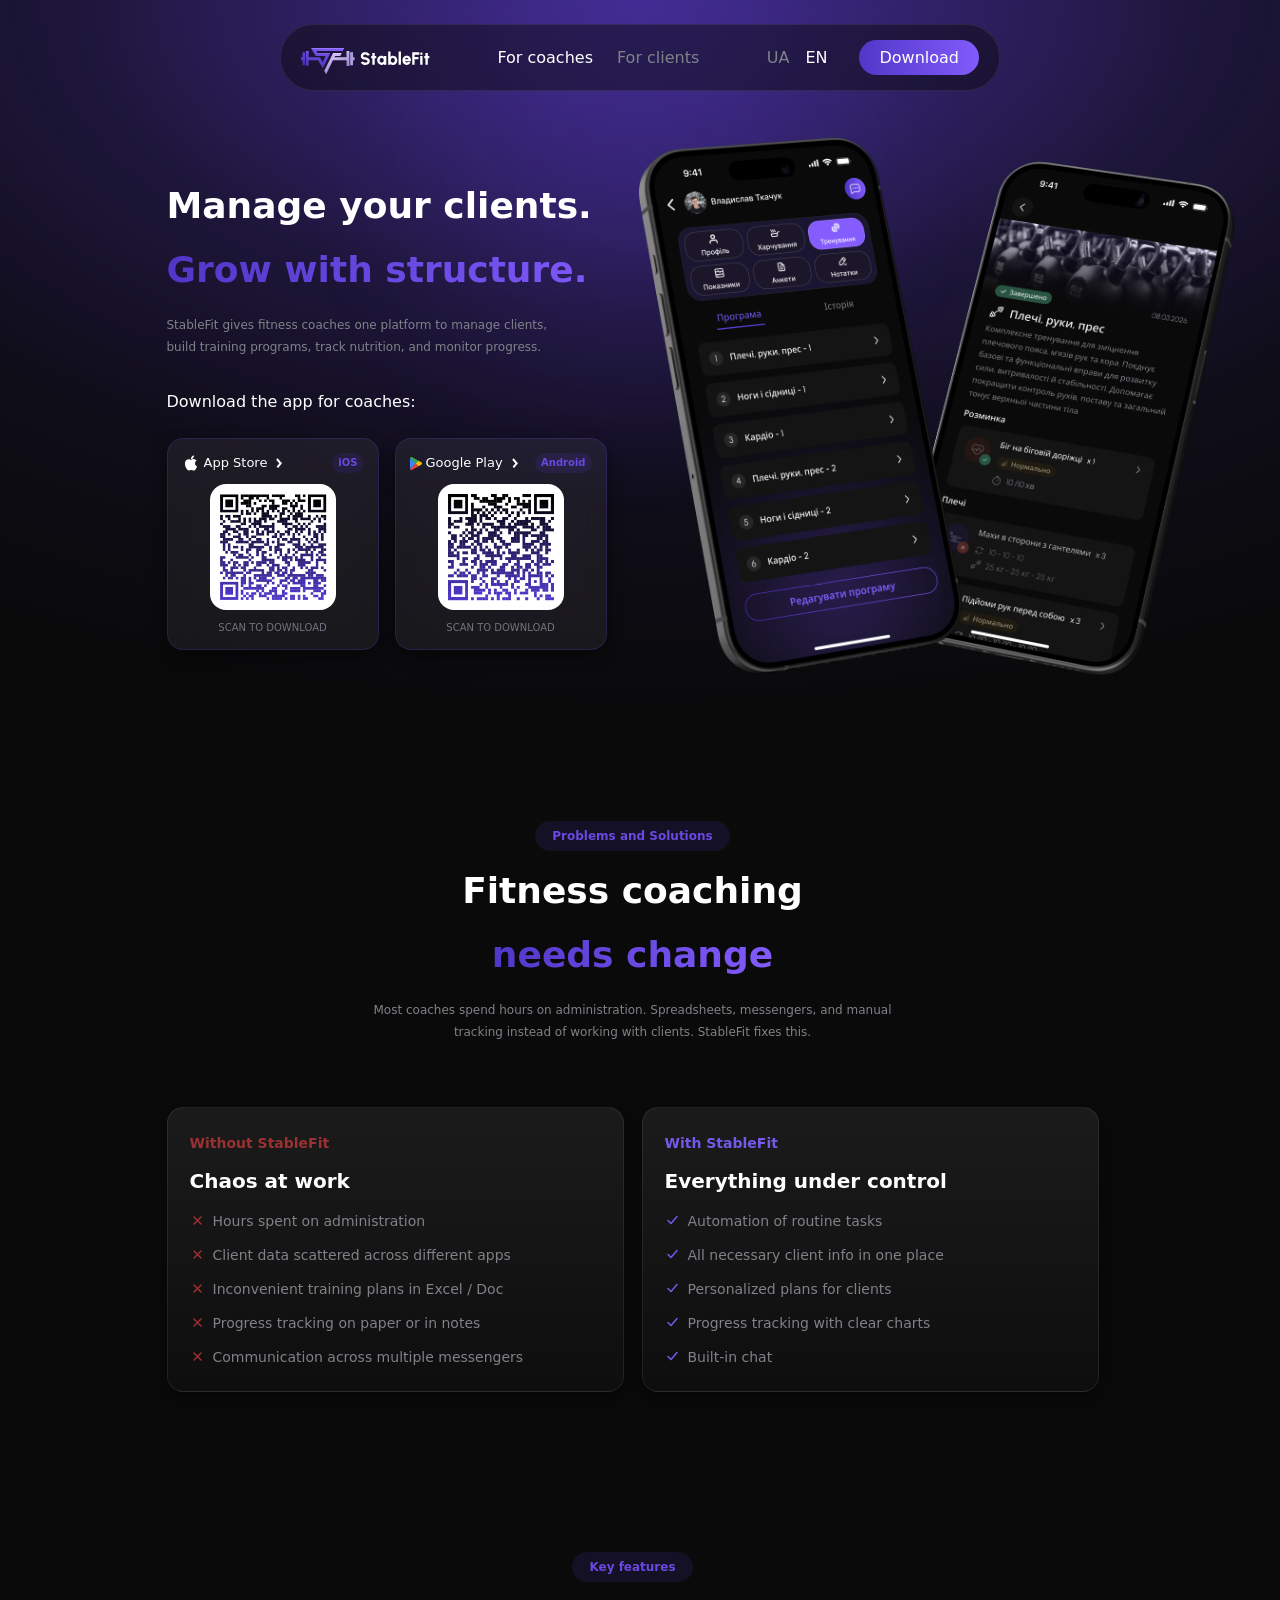
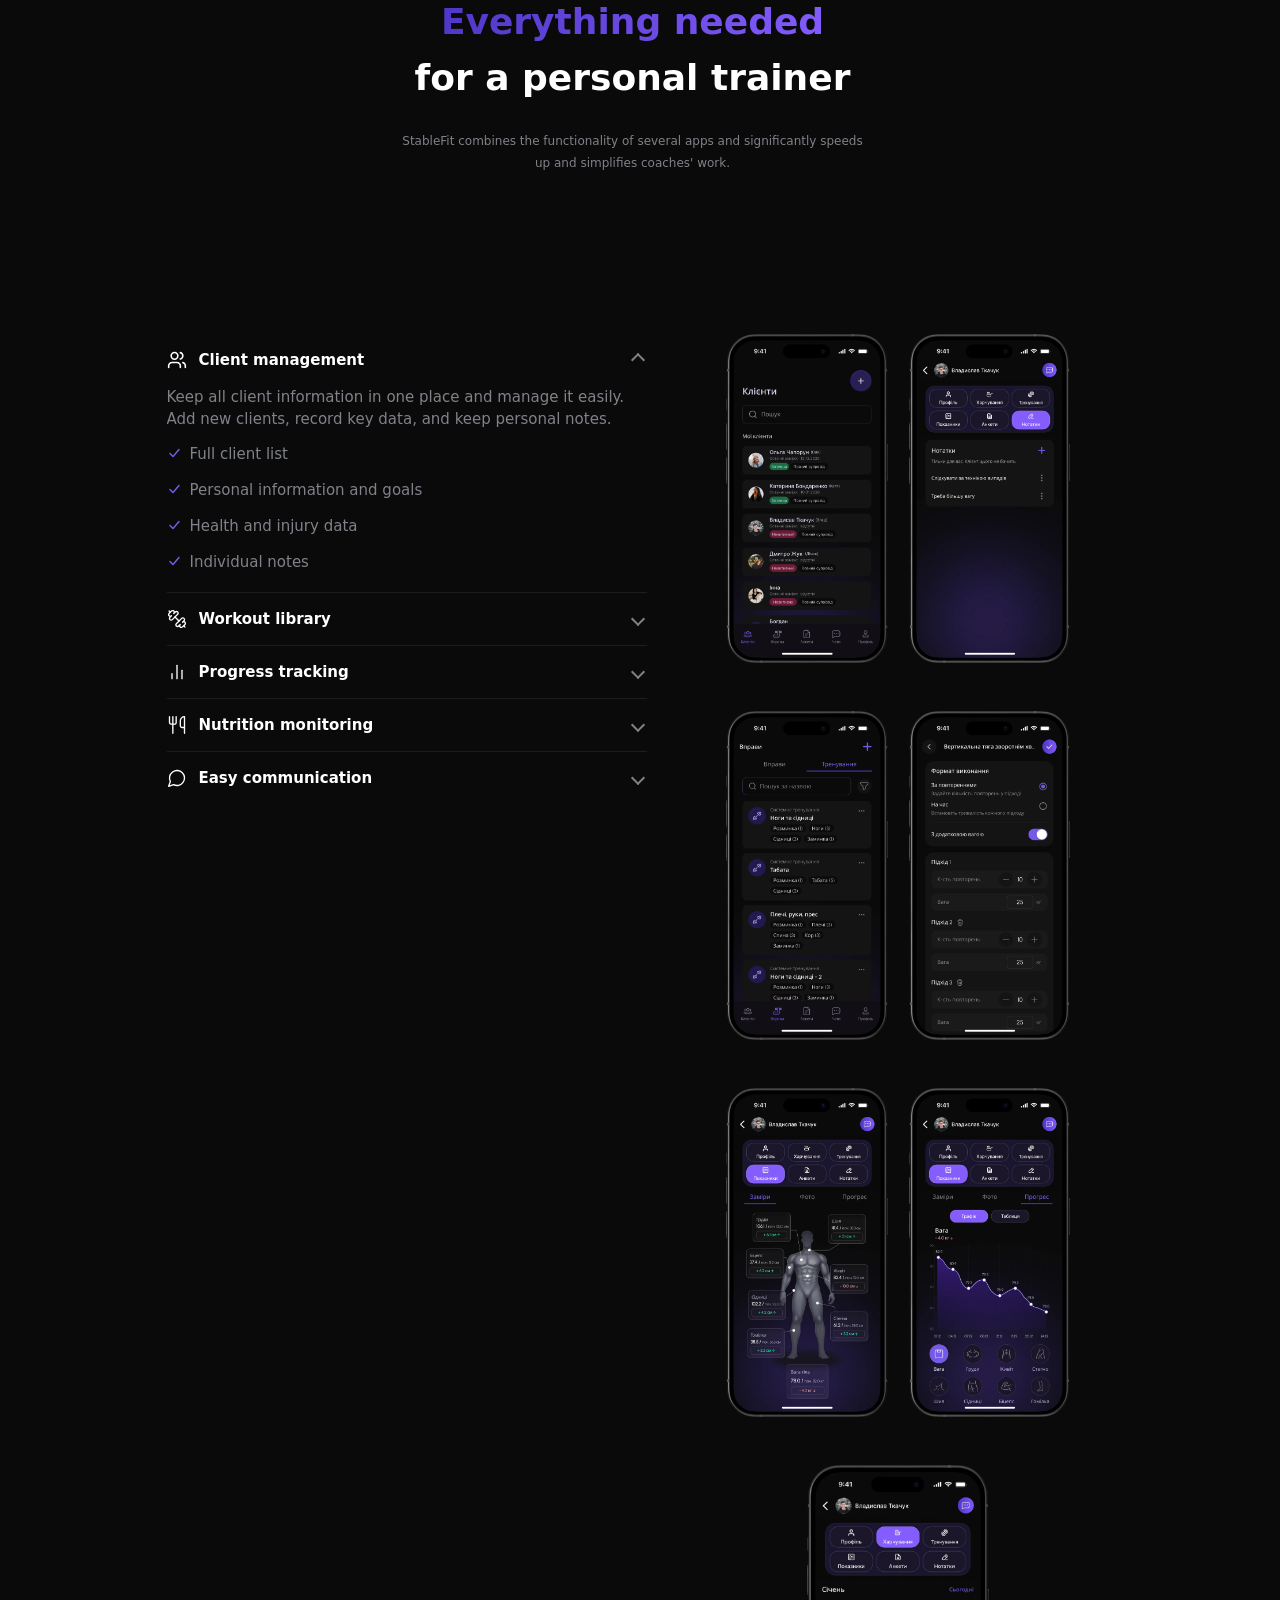
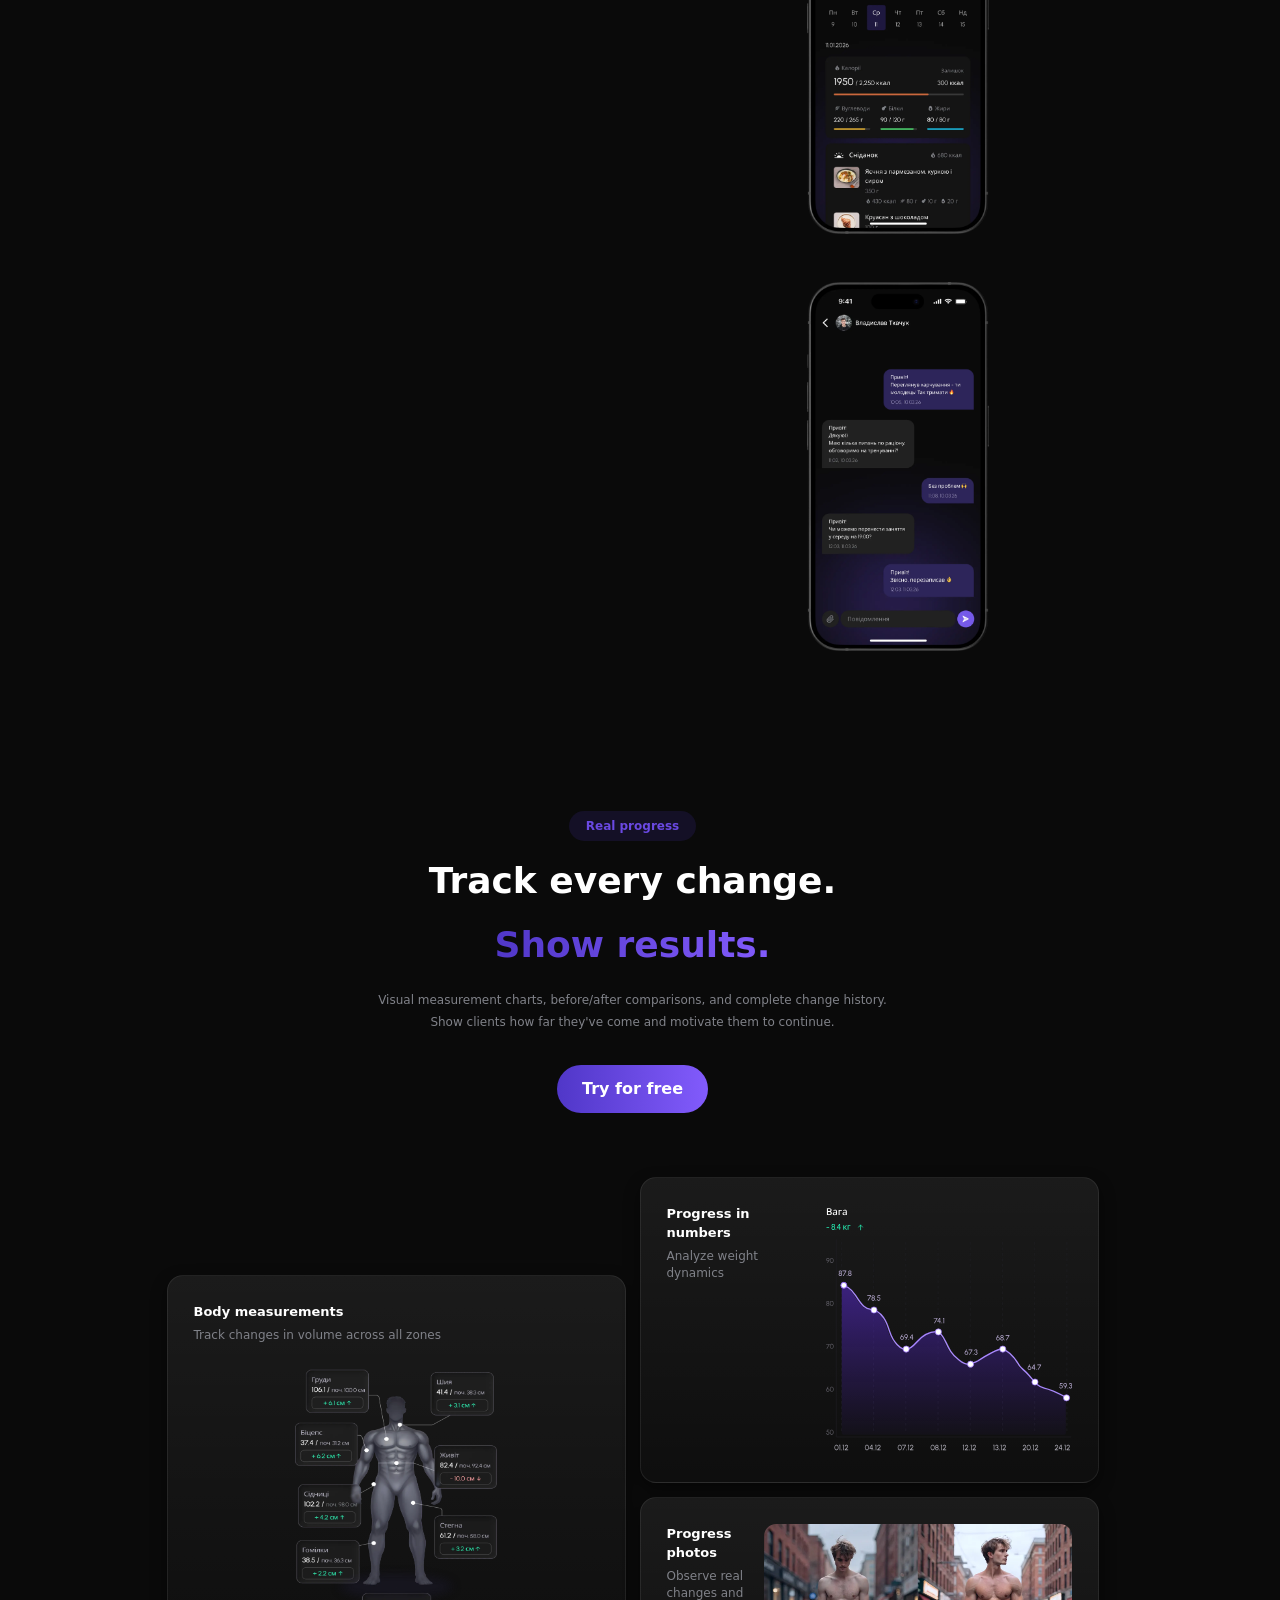
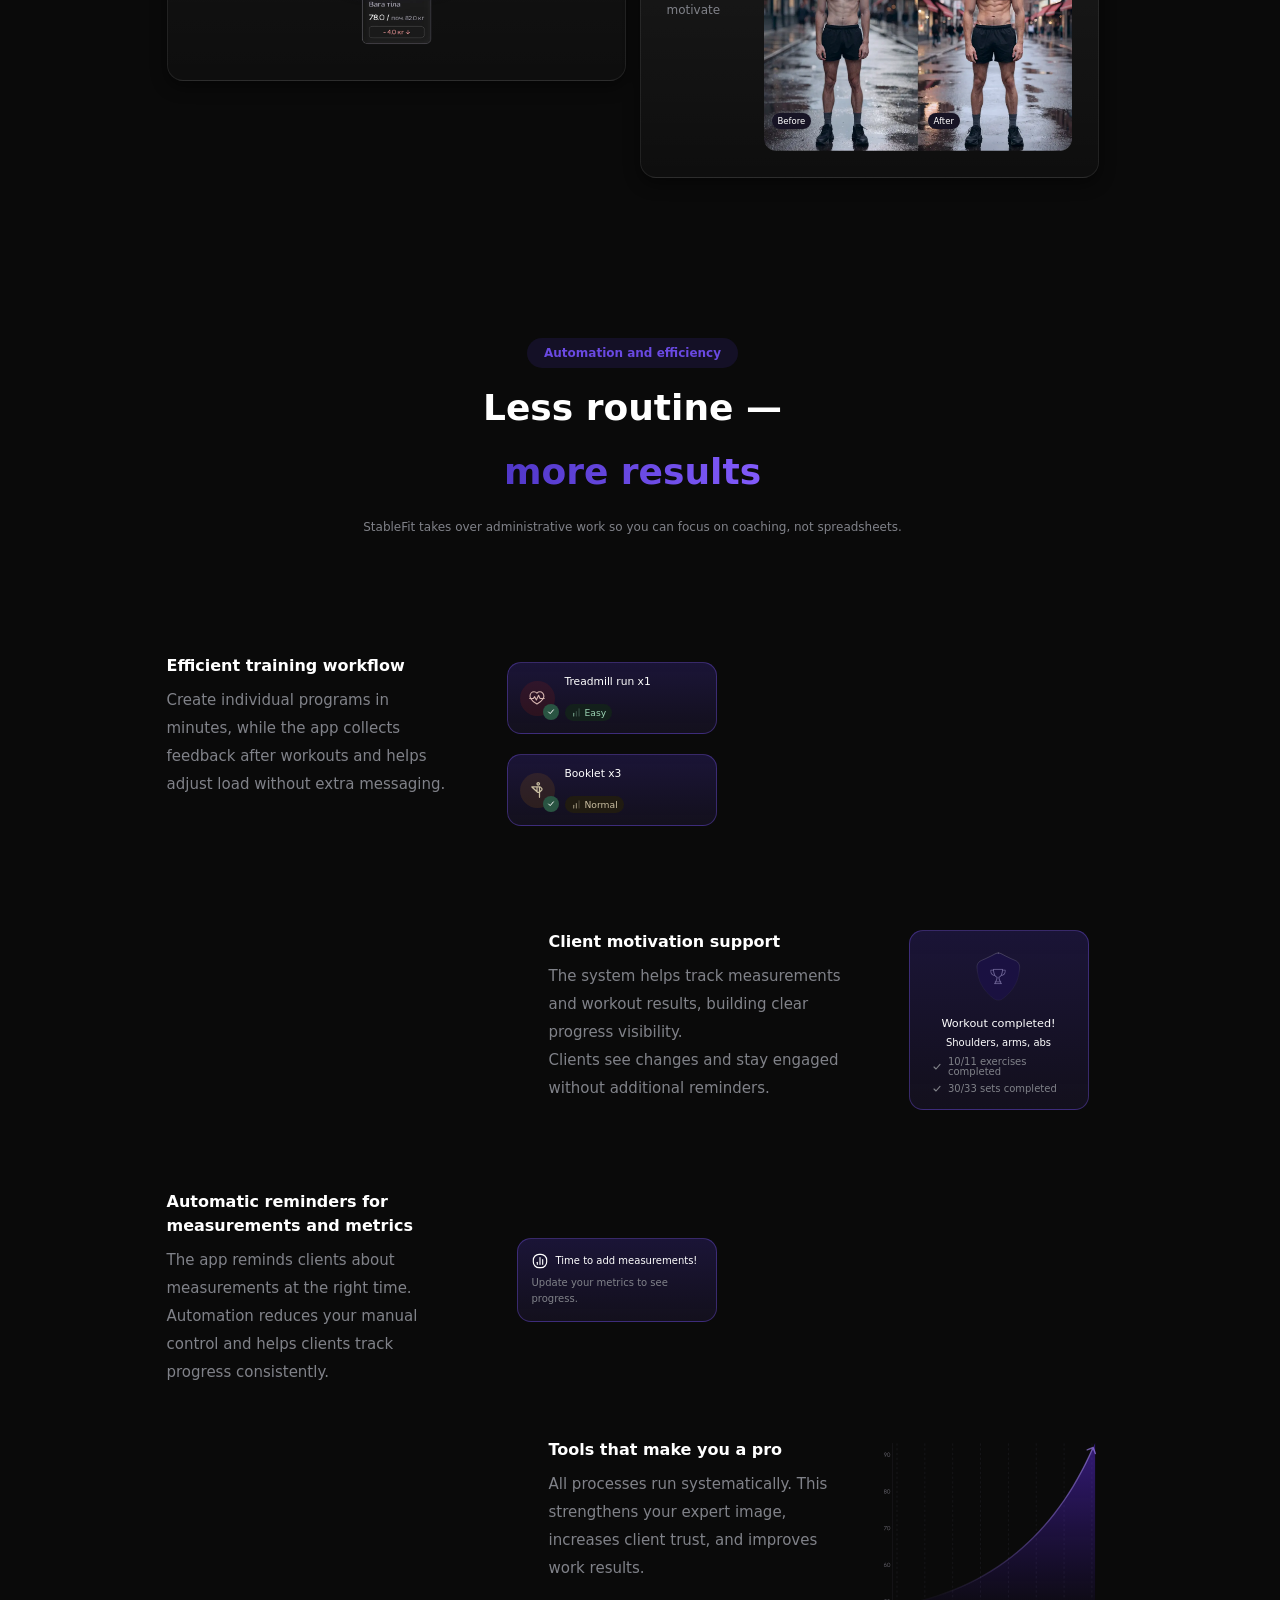
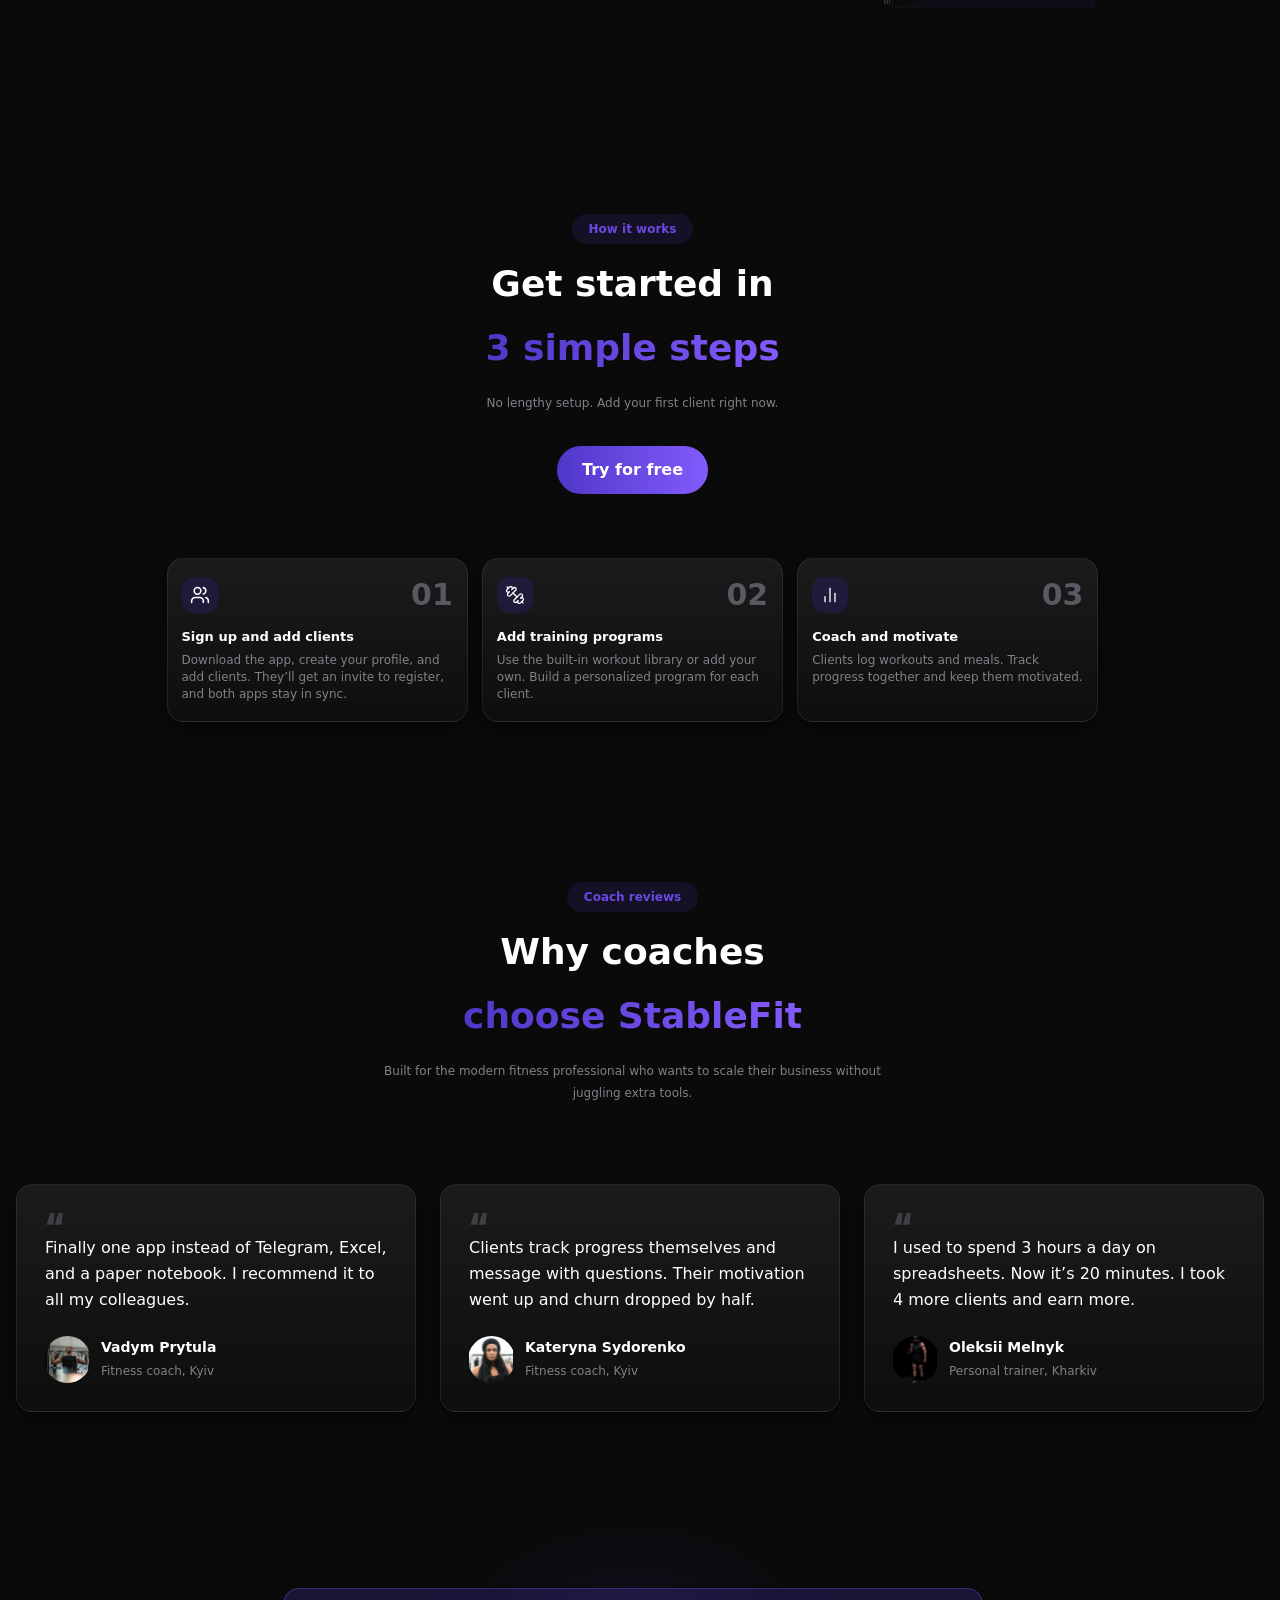
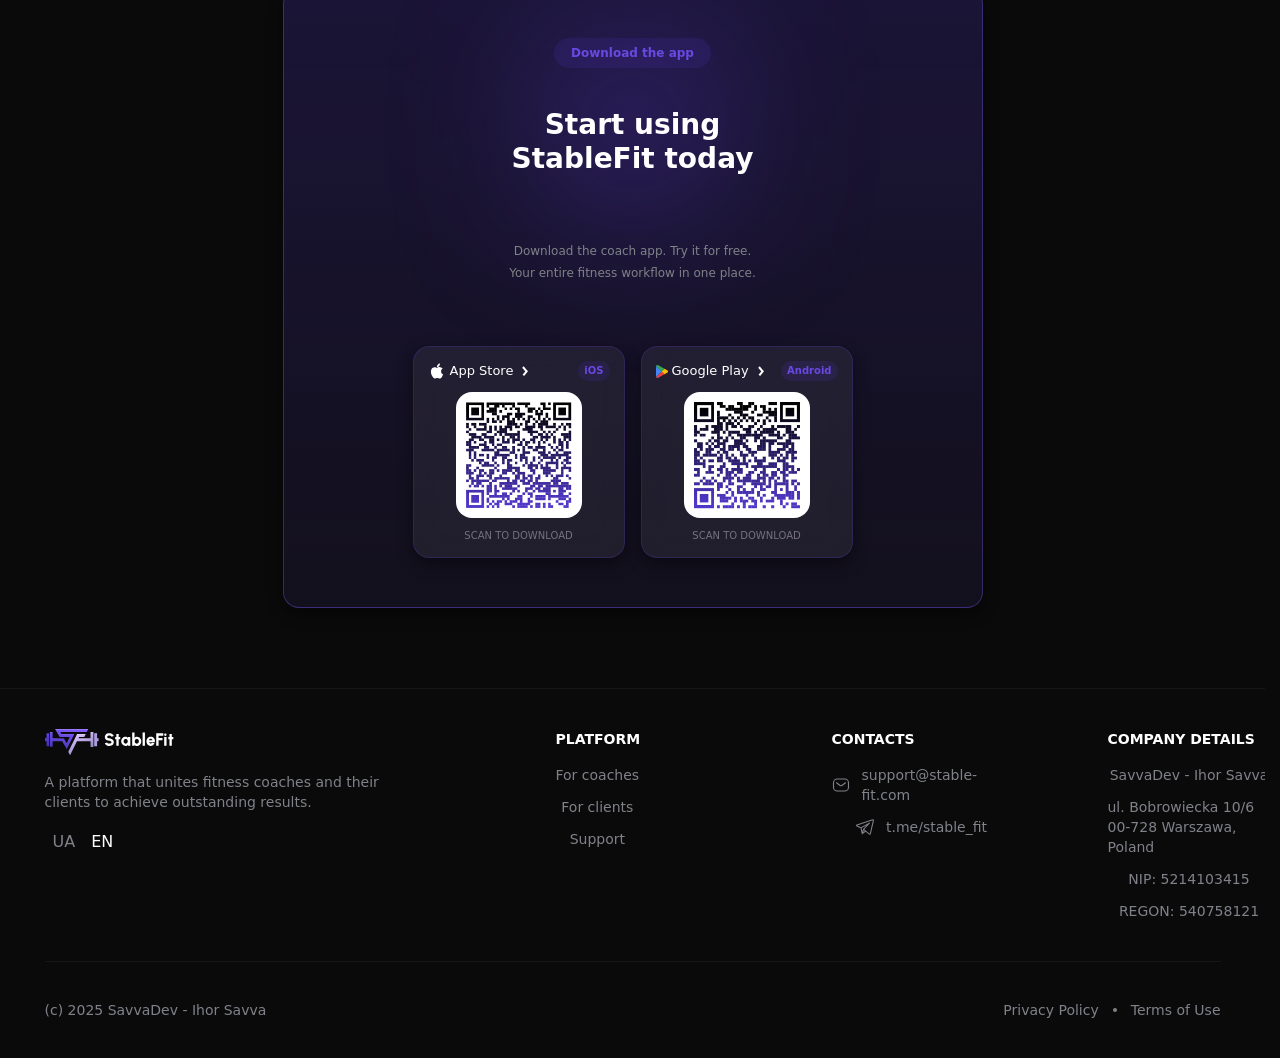
==== commit 4ee36cd5: "fix cache" ====
--- a/index.html
+++ b/index.html
@@ -162,20 +162,6 @@
         }, obj);
       }
 
-      function applyModalI18n(dict) {
-        if (!dict) return;
-        document.querySelectorAll("#sf-modal-overlay [data-i18n]").forEach(function (el) {
-          var key = el.getAttribute("data-i18n");
-          var v = getNested(dict, key);
-          if (typeof v === "string") el.textContent = v;
-        });
-        document.querySelectorAll("#sf-modal-overlay [data-i18n-alt]").forEach(function (el) {
-          var key = el.getAttribute("data-i18n-alt");
-          var v = getNested(dict, key);
-          if (typeof v === "string") el.setAttribute("alt", v);
-        });
-      }
-
       function loadLocaleJson(lang) {
         var url = new URL("locales/" + lang + ".json", window.location.href);
         return fetch(url.href).then(function (res) {
@@ -225,56 +211,10 @@
         return null;
       }
 
-      function openModal() {
-        var el = document.getElementById("sf-modal-overlay");
-        if (el) el.removeAttribute("hidden");
-      }
-
-      function closeModal() {
-        var el = document.getElementById("sf-modal-overlay");
-        if (el) el.setAttribute("hidden", "");
-      }
-
-      function wireLinks() {
-        var aCoach = document.getElementById("sf-choice-coach");
-        var aClient = document.getElementById("sf-choice-client");
-        if (aCoach) {
-          aCoach.setAttribute("href", coachUrl);
-          aCoach.addEventListener("click", function (e) {
-            save("coach");
-            if (sameDocumentUrl(coachUrl)) {
-              e.preventDefault();
-              revealAppShellIfNeeded();
-              closeModal();
-            }
-          });
-        }
-        if (aClient) {
-          aClient.setAttribute("href", clientUrl);
-          aClient.addEventListener("click", function () {
-            save("client");
-          });
-        }
-      }
-
-      function revealAppShellIfNeeded() {
-        var shell = document.getElementById("sf-app-content");
-        if (!shell) return;
-        var wasHidden = shell.hasAttribute("hidden");
-        shell.removeAttribute("hidden");
-        if (wasHidden) {
-          window.dispatchEvent(new CustomEvent("sf:landing-content-reveal"));
-        }
-      }
-
       function runAfterLocale(dict) {
-        applyModalI18n(dict);
-        wireLinks();
         var auto = resolveAuto();
         if (auto) {
           if (sameDocumentUrl(auto)) {
-            closeModal();
-            revealAppShellIfNeeded();
             try {
               if (window.location.search && /(^|&)role=/.test(window.location.search)) {
                 var u = new URL(window.location.href);
@@ -288,8 +228,6 @@
               redirectTo(auto);
             }
           }
-        } else {
-          openModal();
         }
       }
 
@@ -309,70 +247,6 @@
 </head>
 <body class="sf-landing page-coach">
   <div class="sf-landing-bg" aria-hidden="true"></div>
-
-  <div
-    id="sf-modal-overlay"
-    class="sf-modal-overlay"
-    hidden
-    role="presentation"
-  >
-    <div
-      class="sf-modal"
-      role="dialog"
-      aria-modal="true"
-      aria-labelledby="sf-modal-title"
-    >
-      <img
-        loading="lazy"
-        class="sf-modal-logo"
-        src="assets/images/Logo.svg"
-        width="120"
-        height="60"
-        alt="StableFit"
-        data-i18n-alt="meta.logoAlt"
-      >
-      <h1 
-        class="sf-modal-title" 
-        id="sf-modal-title" 
-        data-i18n="root.modal.title"
-      >
-        Оберіть свій формат
-      </h1>
-      <p 
-        class="sf-modal-lead" 
-        data-i18n="root.modal.lead"
-      >
-        Платформа для тренерів і клієнтів. Куди перейти далі?
-      </p>
-      <div class="sf-modal-actions">
-        <a class="sf-choice sf-choice--coach" id="sf-choice-coach" href="#" data-i18n="root.modal.coachBtn">
-          Для тренерів
-        </a>
-        <a class="sf-choice sf-choice--client" id="sf-choice-client" href="#" data-i18n="root.modal.clientBtn">
-          Для клієнтів
-        </a>
-      </div>
-    </div>
-  </div>
-
-  <div id="sf-app-content" hidden>
-  <script>
-    (function () {
-      try {
-        var r = localStorage.getItem("sf_role");
-        if (r === "coach") {
-          document.getElementById("sf-app-content").removeAttribute("hidden");
-          return;
-        }
-      } catch (e) {}
-      try {
-        var rp = (new URLSearchParams(location.search).get("role") || "").toLowerCase();
-        if (rp === "coach" || rp === "trainer") {
-          document.getElementById("sf-app-content").removeAttribute("hidden");
-        }
-      } catch (e) {}
-    })();
-  </script>
 
   <header>
     <div class="header-wrp">
@@ -1279,103 +1153,317 @@
               <div class="f-slider-mobile-layout">
                 <article class="f-slider-mobile-item">
                   <span class="f-slider-title">
-                    <img loading="lazy" class="f-slider-title-icon" src="assets/icons/manage_clients_icon.svg" alt="manage_clients_icon" width="20" height="20">
-                    <span class="f-slider-title-text" data-i18n="coach.functionality.items.clients.title">Управління клієнтами</span>
+                    <img 
+                      loading="lazy" 
+                      class="f-slider-title-icon" 
+                      src="assets/icons/manage_clients_icon.svg" 
+                      alt="manage_clients_icon" 
+                      width="20" 
+                      height="20"
+                    >
+                    <span 
+                      class="f-slider-title-text" 
+                      data-i18n="coach.functionality.items.clients.title"
+                    >
+                      Управління клієнтами
+                    </span>
                   </span>
                   <div class="f-slider-description">
-                    <div class="f-slider-description-text" data-i18n="coach.functionality.items.clients.description">
+                    <div 
+                      class="f-slider-description-text" 
+                      data-i18n="coach.functionality.items.clients.description"
+                    >
                       Зберігайте всю інформацію про клієнтів в одному місці та легко керуйте нею.
                     </div>
                     <ul class="cart-list cart-list--checks">
-                      <li class="cart-list-item" data-i18n="coach.functionality.items.clients.points.item1">Повний список клієнтів</li>
-                      <li class="cart-list-item" data-i18n="coach.functionality.items.clients.points.item2">Особиста інформація та цілі</li>
-                      <li class="cart-list-item" data-i18n="coach.functionality.items.clients.points.item3">Дані про стан здоров’я і травми</li>
-                      <li class="cart-list-item" data-i18n="coach.functionality.items.clients.points.item4">Індивідуальні нотатки</li>
+                      <li 
+                        class="cart-list-item" 
+                        data-i18n="coach.functionality.items.clients.points.item1"
+                      >
+                      Повний список клієнтів
+                    </li>
+                      <li 
+                        class="cart-list-item" 
+                        data-i18n="coach.functionality.items.clients.points.item2"
+                      >
+                        Особиста інформація та цілі
+                      </li>
+                      <li 
+                        class="cart-list-item" 
+                        data-i18n="coach.functionality.items.clients.points.item3"
+                      >
+                        Дані про стан здоров’я і травми
+                      </li>
+                      <li 
+                        class="cart-list-item" 
+                        data-i18n="coach.functionality.items.clients.points.item4"
+                      >
+                        Індивідуальні нотатки
+                      </li>
                     </ul>
                   </div>
                   <div class="content-right-image-wrp">
-                    <img loading="lazy" src="assets/images/ch/slider/sl-1-l.webp" alt="manage_clients_image" width="280" height="570">
-                    <img loading="lazy" src="assets/images/ch/slider/sl-1-r.webp" alt="manage_clients_image" width="280" height="570">
+                    <img 
+                      loading="lazy" 
+                      src="assets/images/ch/slider/sl-1-l.webp" 
+                      alt="manage_clients_image" 
+                      width="280" 
+                      height="570"
+                    >
+                    <img 
+                      loading="lazy" 
+                      src="assets/images/ch/slider/sl-1-r.webp" 
+                      alt="manage_clients_image" 
+                      width="280" 
+                      height="570"
+                    >
                   </div>
                 </article>
                 <article class="f-slider-mobile-item">
                   <span class="f-slider-title">
-                    <img loading="lazy" class="f-slider-title-icon" src="assets/icons/train-lib-icon.svg" alt="train-lib-icon" width="20" height="20">
-                    <span class="f-slider-title-text" data-i18n="coach.functionality.items.workouts.title">Бібліотека тренувань</span>
+                    <img 
+                      loading="lazy" 
+                      class="f-slider-title-icon" 
+                      src="assets/icons/train-lib-icon.svg" 
+                      alt="train-lib-icon" 
+                      width="20" 
+                      height="20"
+                    >
+                    <span 
+                      class="f-slider-title-text" 
+                      data-i18n="coach.functionality.items.workouts.title"
+                    >
+                      Бібліотека тренувань
+                    </span>
                   </span>
                   <div class="f-slider-description">
-                    <div class="f-slider-description-text" data-i18n="coach.functionality.items.workouts.description">
-                      Використовуйте готові тренування з додатку, адаптуйте їх під свої задачі або створюйте власні з нуля.
+                    <div 
+                      class="f-slider-description-text" 
+                      data-i18n="coach.functionality.items.workouts.description"
+                    >
+                      Використовуйте готові тренування з додатку, 
+                      адаптуйте їх під свої задачі або створюйте власні з нуля.
                     </div>
                     <ul class="cart-list cart-list--checks">
-                      <li class="cart-list-item" data-i18n="coach.functionality.items.workouts.points.item1">Готові тренування в додатку</li>
-                      <li class="cart-list-item" data-i18n="coach.functionality.items.workouts.points.item2">Редагування та створення власних програм</li>
-                      <li class="cart-list-item" data-i18n="coach.functionality.items.workouts.points.item3">Індивідуальні плани для клієнтів</li>
-                      <li class="cart-list-item" data-i18n="coach.functionality.items.workouts.points.item4">Перегляд пройдених тренувань</li>
+                      <li 
+                        class="cart-list-item" 
+                        data-i18n="coach.functionality.items.workouts.points.item1"
+                      >
+                        Готові тренування в додатку
+                      </li>
+                      <li 
+                        class="cart-list-item" 
+                        data-i18n="coach.functionality.items.workouts.points.item2"
+                      >
+                        Редагування та створення власних програм
+                      </li>
+                      <li 
+                        class="cart-list-item" 
+                        data-i18n="coach.functionality.items.workouts.points.item3"
+                      >
+                        Індивідуальні плани для клієнтів
+                      </li>
+                      <li 
+                        class="cart-list-item" 
+                        data-i18n="coach.functionality.items.workouts.points.item4"
+                      >
+                        Перегляд пройдених тренувань
+                      </li>
                     </ul>
                   </div>
                   <div class="content-right-image-wrp">
-                    <img loading="lazy" src="assets/images/ch/slider/sl-2-l.webp" alt="manage_clients_image" width="280" height="570">
-                    <img loading="lazy" src="assets/images/ch/slider/sl-2-r.webp" alt="manage_clients_image" width="280" height="570">
+                    <img 
+                      loading="lazy" 
+                      src="assets/images/ch/slider/sl-2-l.webp" 
+                      alt="manage_clients_image" 
+                      width="280" 
+                      height="570"
+                    >
+                    <img 
+                      loading="lazy" 
+                      src="assets/images/ch/slider/sl-2-r.webp" 
+                      alt="manage_clients_image" 
+                      width="280" 
+                      height="570"
+                    >
                   </div>
                 </article>
                 <article class="f-slider-mobile-item">
                   <span class="f-slider-title">
-                    <img loading="lazy" class="f-slider-title-icon" src="assets/icons/progress-icon.svg" alt="progress-icon" width="20" height="20">
-                    <span class="f-slider-title-text" data-i18n="coach.functionality.items.nutrition.title">Відстежування прогресу</span>
+                    <img 
+                      loading="lazy" 
+                      class="f-slider-title-icon" 
+                      src="assets/icons/progress-icon.svg" 
+                      alt="progress-icon" 
+                      width="20" 
+                      height="20"
+                    >
+                    <span 
+                      class="f-slider-title-text" 
+                      data-i18n="coach.functionality.items.nutrition.title"
+                    >
+                      Відстежування прогресу
+                    </span>
                   </span>
                   <div class="f-slider-description">
-                    <div class="f-slider-description-text" data-i18n="coach.functionality.items.nutrition.description">
+                    <div 
+                      class="f-slider-description-text" 
+                      data-i18n="coach.functionality.items.nutrition.description"
+                    >
                       Відстежуйте результати клієнтів у динаміці.
                     </div>
                     <ul class="cart-list cart-list--checks">
-                      <li class="cart-list-item" data-i18n="coach.functionality.items.nutrition.points.item1">Динаміка ваги та замірів</li>
-                      <li class="cart-list-item" data-i18n="coach.functionality.items.nutrition.points.item2">Фото До/Після для візуального відстеження прогресу</li>
-                      <li class="cart-list-item" data-i18n="coach.functionality.items.nutrition.points.item3">Автоматичні нагадування про заміри</li>
+                      <li 
+                        class="cart-list-item" 
+                        data-i18n="coach.functionality.items.nutrition.points.item1"
+                      >
+                        Динаміка ваги та замірів
+                      </li>
+                      <li 
+                        class="cart-list-item" 
+                        data-i18n="coach.functionality.items.nutrition.points.item2"
+                      >
+                        Фото До/Після для візуального відстеження прогресу
+                      </li>
+                      <li 
+                        class="cart-list-item" 
+                        data-i18n="coach.functionality.items.nutrition.points.item3"
+                      >
+                        Автоматичні нагадування про заміри
+                      </li>
                     </ul>
                   </div>
                   <div class="content-right-image-wrp">
-                    <img loading="lazy" src="assets/images/ch/slider/sl-3-l.webp" alt="manage_clients_image" width="280" height="570">
-                    <img loading="lazy" src="assets/images/ch/slider/sl-3-r.webp" alt="manage_clients_image" width="280" height="570">
+                    <img 
+                      loading="lazy" 
+                      src="assets/images/ch/slider/sl-3-l.webp" 
+                      alt="manage_clients_image" 
+                      width="280" 
+                      height="570"
+                    >
+                    <img 
+                      loading="lazy" 
+                      src="assets/images/ch/slider/sl-3-r.webp" 
+                      alt="manage_clients_image" 
+                      width="280" 
+                      height="570"
+                    >
                   </div>
                 </article>
                 <article class="f-slider-mobile-item">
                   <span class="f-slider-title">
-                    <img loading="lazy" class="f-slider-title-icon" src="assets/icons/monitoring-icon.svg" alt="monitoring-icon" width="20" height="20">
-                    <span class="f-slider-title-text" data-i18n="coach.functionality.items.analytics.title">Моніторинг харчування</span>
+                    <img 
+                      loading="lazy" 
+                      class="f-slider-title-icon" 
+                      src="assets/icons/monitoring-icon.svg" 
+                      alt="monitoring-icon" 
+                      width="20" 
+                      height="20"
+                    >
+                    <span 
+                      class="f-slider-title-text" 
+                      data-i18n="coach.functionality.items.analytics.title"
+                    >
+                      Моніторинг харчування
+                    </span>
                   </span>
                   <div class="f-slider-description">
-                    <div class="f-slider-description-text" data-i18n="coach.functionality.items.analytics.description">
+                    <div 
+                      class="f-slider-description-text" 
+                      data-i18n="coach.functionality.items.analytics.description"
+                    >
                       Контролюйте раціон клієнтів без зайвих запитів.
                     </div>
                     <ul class="cart-list cart-list--checks">
-                      <li class="cart-list-item" data-i18n="coach.functionality.items.analytics.points.item1">Автоматичний розрахунок КБЖВ</li>
-                      <li class="cart-list-item" data-i18n="coach.functionality.items.analytics.points.item2">Легке відстежування харчування</li>
-                      <li class="cart-list-item" data-i18n="coach.functionality.items.analytics.points.item3">Розрахунок калорій за допомогою ШІ</li>
-                      <li class="cart-list-item" data-i18n="coach.functionality.items.analytics.points.item4">Моніторинг КБЖВ</li>
+                      <li 
+                        class="cart-list-item" 
+                        data-i18n="coach.functionality.items.analytics.points.item1"
+                      >
+                        Автоматичний розрахунок КБЖВ
+                      </li>
+                      <li 
+                        class="cart-list-item" 
+                        data-i18n="coach.functionality.items.analytics.points.item2"
+                      >
+                        Легке відстежування харчування
+                      </li>
+                      <li 
+                        class="cart-list-item" 
+                        data-i18n="coach.functionality.items.analytics.points.item3"
+                      >
+                        Розрахунок калорій за допомогою ШІ
+                      </li>
+                      <li 
+                        class="cart-list-item" 
+                        data-i18n="coach.functionality.items.analytics.points.item4"
+                      >
+                        Моніторинг КБЖВ
+                      </li>
                     </ul>
                   </div>
                   <div class="content-right-image-wrp">
-                    <img loading="lazy" src="assets/images/ch/slider/sl-4.webp" alt="manage_clients_image" width="280" height="570">
+                    <img 
+                      loading="lazy" 
+                      src="assets/images/ch/slider/sl-4.webp" 
+                      alt="manage_clients_image" 
+                      width="280" 
+                      height="570"
+                    >
                   </div>
                 </article>
                 <article class="f-slider-mobile-item">
                   <span class="f-slider-title">
-                    <img loading="lazy" class="f-slider-title-icon" src="assets/icons/communicate-icon.svg" alt="communicate-icon" width="20" height="20">
-                    <span class="f-slider-title-text" data-i18n="coach.functionality.items.communication.title">Легка комунікація</span>
+                    <img 
+                      loading="lazy" 
+                      class="f-slider-title-icon" 
+                      src="assets/icons/communicate-icon.svg" 
+                      alt="communicate-icon" 
+                      width="20"
+                      height="20"
+                    >
+                    <span 
+                      class="f-slider-title-text" 
+                      data-i18n="coach.functionality.items.communication.title"
+                    >
+                      Легка комунікація
+                    </span>
                   </span>
                   <div class="f-slider-description">
-                    <div class="f-slider-description-text" data-i18n="coach.functionality.items.communication.description">
+                    <div 
+                      class="f-slider-description-text" 
+                      data-i18n="coach.functionality.items.communication.description"
+                    >
                       Спілкуйтесь із клієнтами напряму в додатку.
                     </div>
                     <ul class="cart-list cart-list--checks">
-                      <li class="cart-list-item" data-i18n="coach.functionality.items.communication.points.item1">Чат із клієнтами в одному додатку</li>
-                      <li class="cart-list-item" data-i18n="coach.functionality.items.communication.points.item2">Швидка та зручна комунікація</li>
-                      <li class="cart-list-item" data-i18n="coach.functionality.items.communication.points.item3">Всі діалоги під рукою</li>
+                      <li 
+                        class="cart-list-item" 
+                        data-i18n="coach.functionality.items.communication.points.item1"
+                      >
+                        Чат із клієнтами в одному додатку
+                      </li>
+                      <li 
+                        class="cart-list-item" 
+                        data-i18n="coach.functionality.items.communication.points.item2"
+                      >
+                        Швидка та зручна комунікація
+                      </li>
+                      <li 
+                        class="cart-list-item" 
+                        data-i18n="coach.functionality.items.communication.points.item3"
+                      >
+                        Всі діалоги під рукою
+                      </li>
                     </ul>
                   </div>
                   <div class="content-right-image-wrp">
-                    <img loading="lazy" src="assets/images/ch/slider/sl-5.webp" alt="manage_clients_image" width="280" height="570">
+                    <img 
+                      loading="lazy" 
+                      src="assets/images/ch/slider/sl-5.webp" 
+                      alt="manage_clients_image" 
+                      width="280" 
+                      height="570"
+                    >
                   </div>
                 </article>
               </div>
@@ -2340,7 +2428,7 @@
                   class="footer-list-item"
                   data-i18n="footer.company.address"
                 >
-                  ul. Bobrowiecka 10/6700-728 Warszawa, Poland
+                  ul. Bobrowiecka 10/6<br />00-728 Warszawa, Poland
                 </li>
                 <li
                   class="footer-list-item"
@@ -2385,7 +2473,6 @@
       </div>
     </div>
   </footer>
-  </div>
 
   <noscript>
     <p class="sf-fallback">
--- a/style/style.css
+++ b/style/style.css
@@ -1098,9 +1098,21 @@
   display: flex;
   flex-wrap: nowrap;
   align-items: stretch;
+  gap: 0;
+  width: max-content;
+  animation: testimonials-scroll 36s linear infinite;
+  will-change: transform;
+  transform: translateX(0);
+}
+
+.testimonials-marquee-group {
+  display: flex;
+  flex-wrap: nowrap;
+  align-items: stretch;
   gap: 24px;
   width: max-content;
-  animation: testimonials-scroll 36s linear infinite;
+  padding-right: 24px;
+  flex: 0 0 auto;
 }
 
 .testimonial-card {
--- a/style/adaptive.css
+++ b/style/adaptive.css
@@ -912,7 +912,7 @@
 }
 
 @media (min-width: 1024px) {
-  #sf-app-content main,
+  main,
   section.functionality,
   section.functionality .container,
   section.functionality .functionality-wrp,
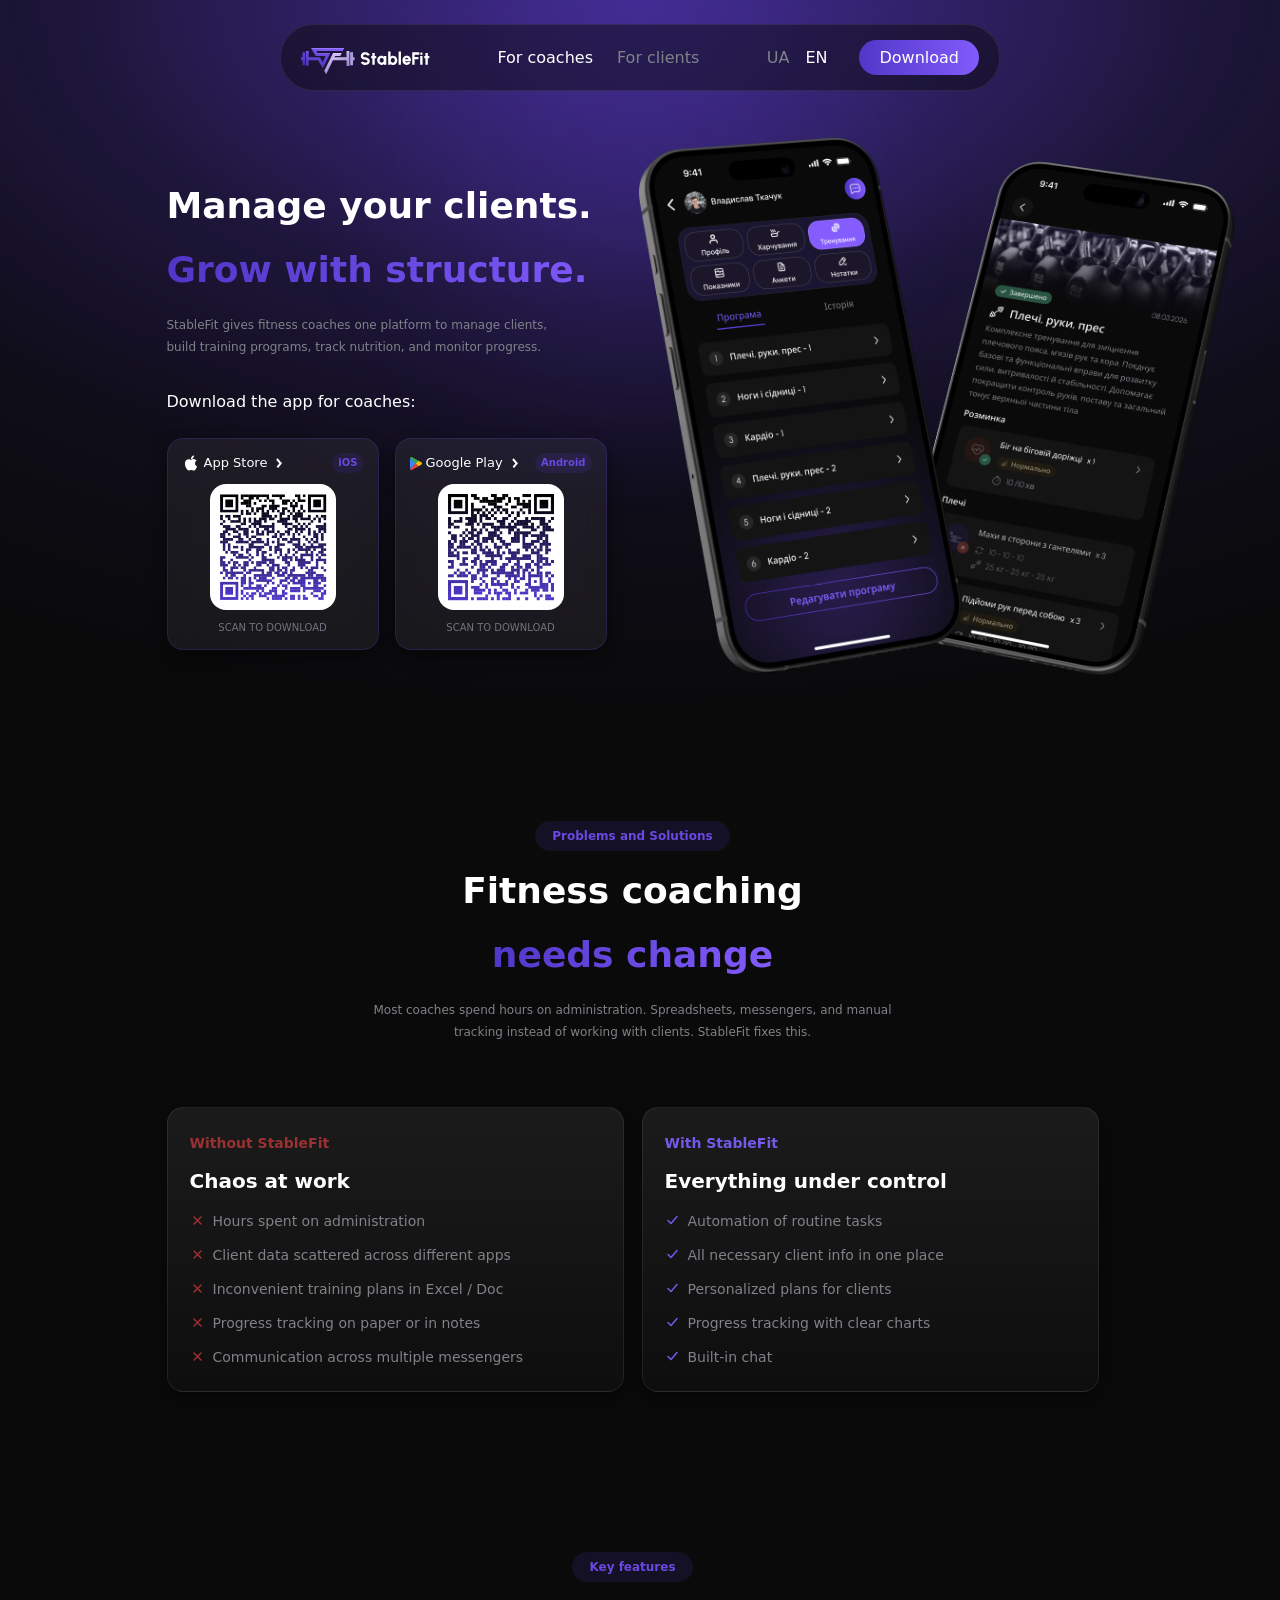
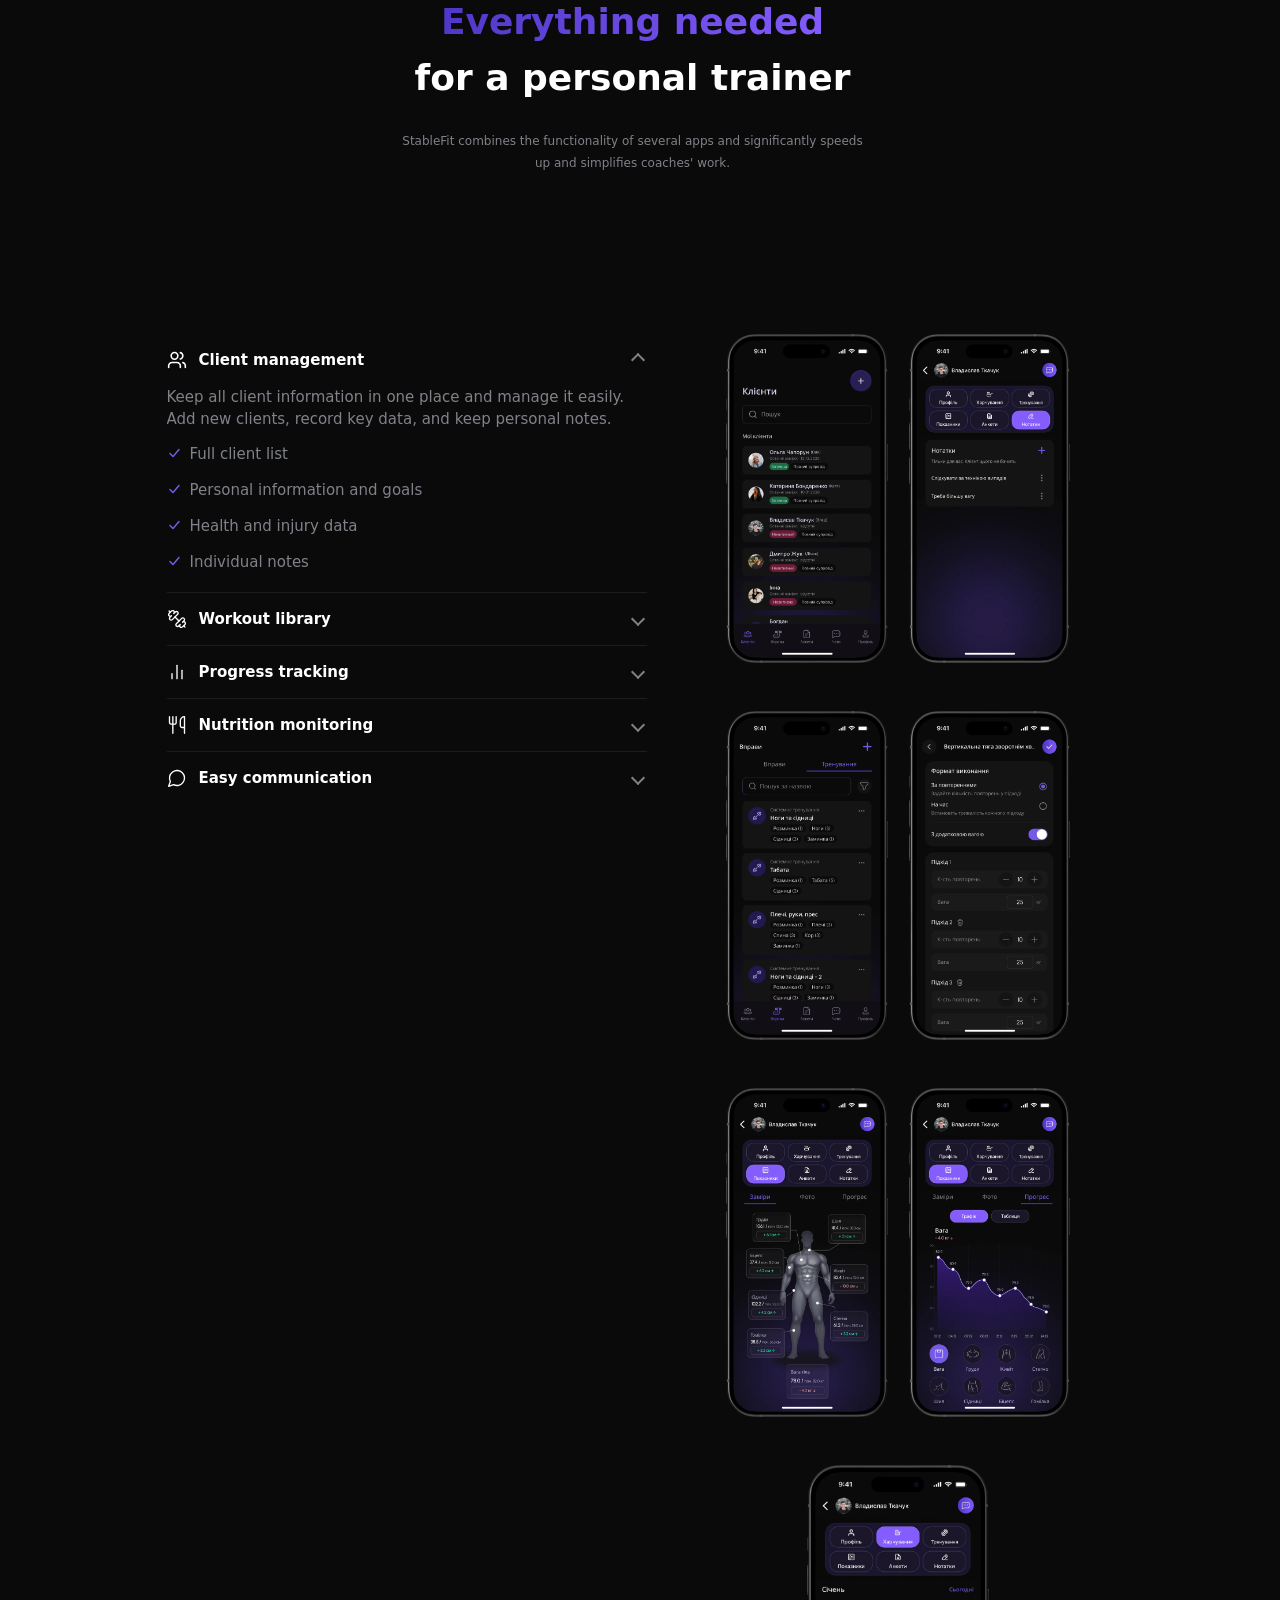
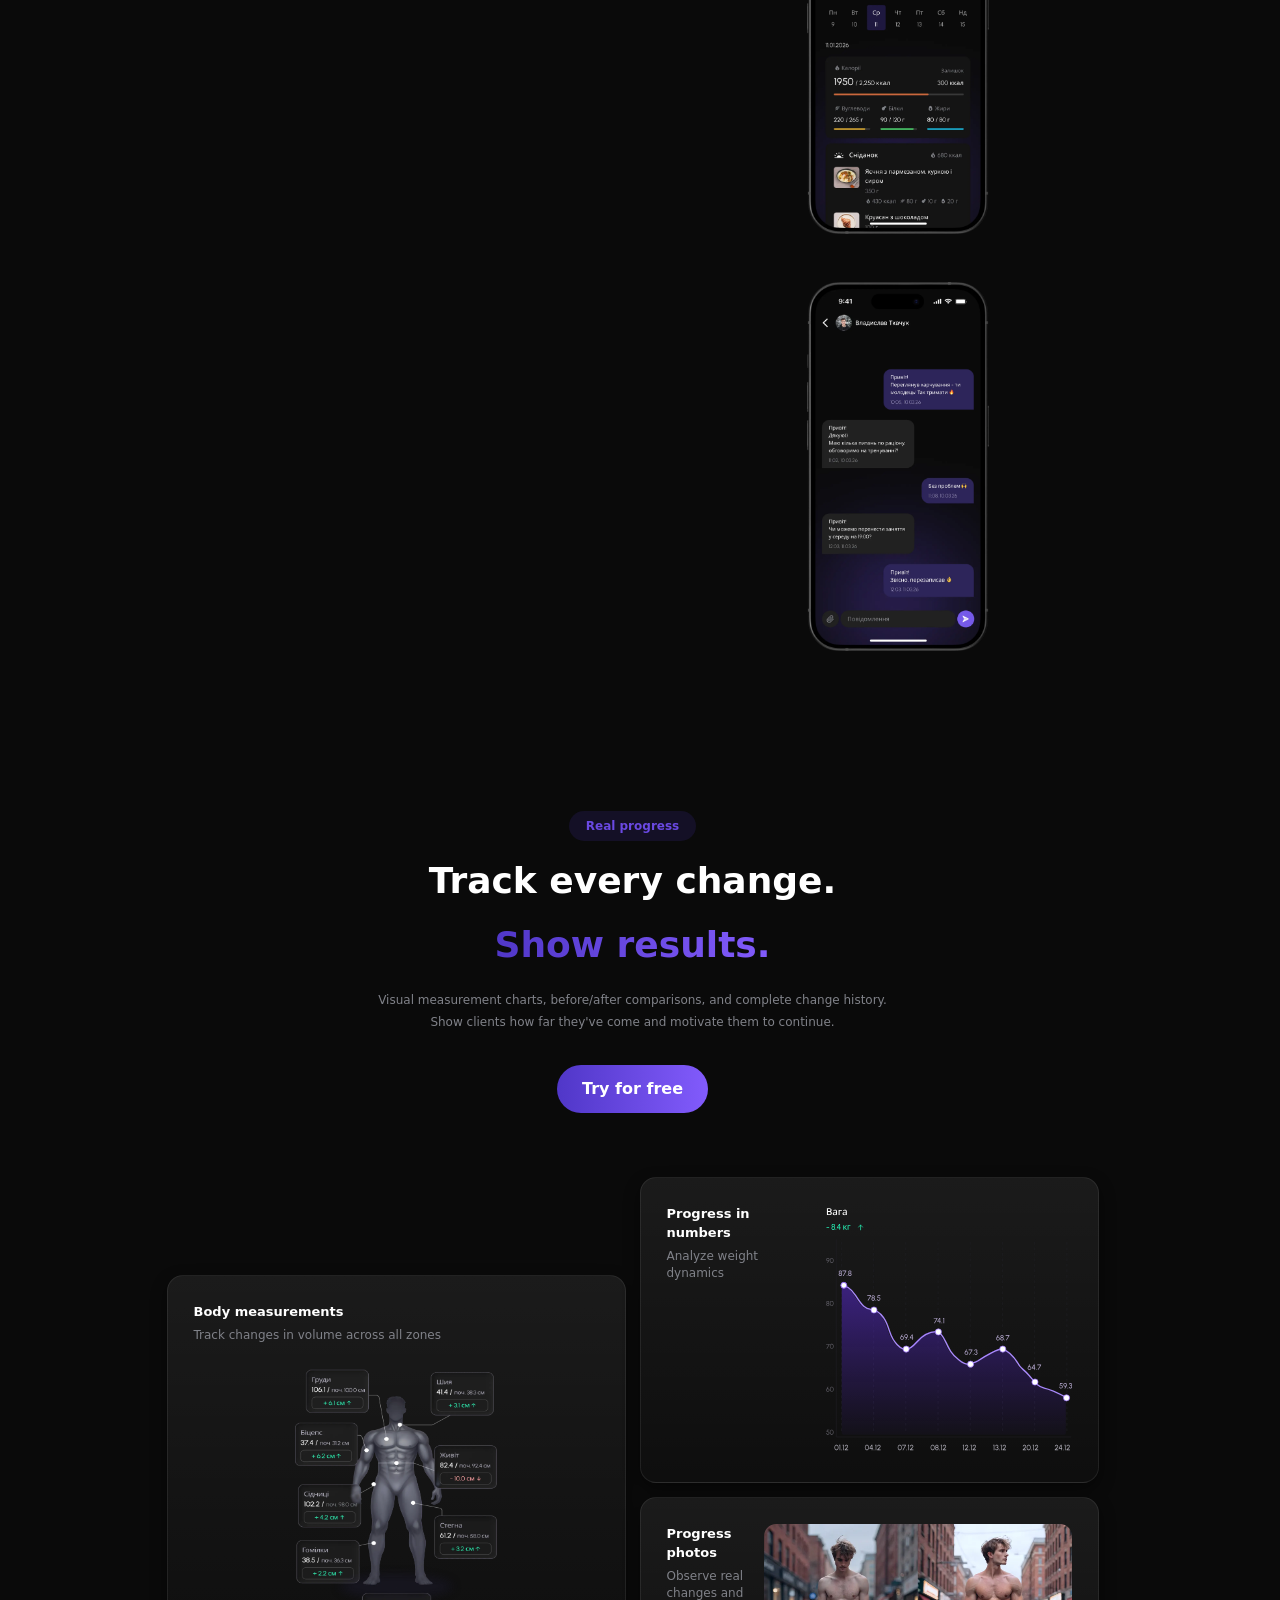
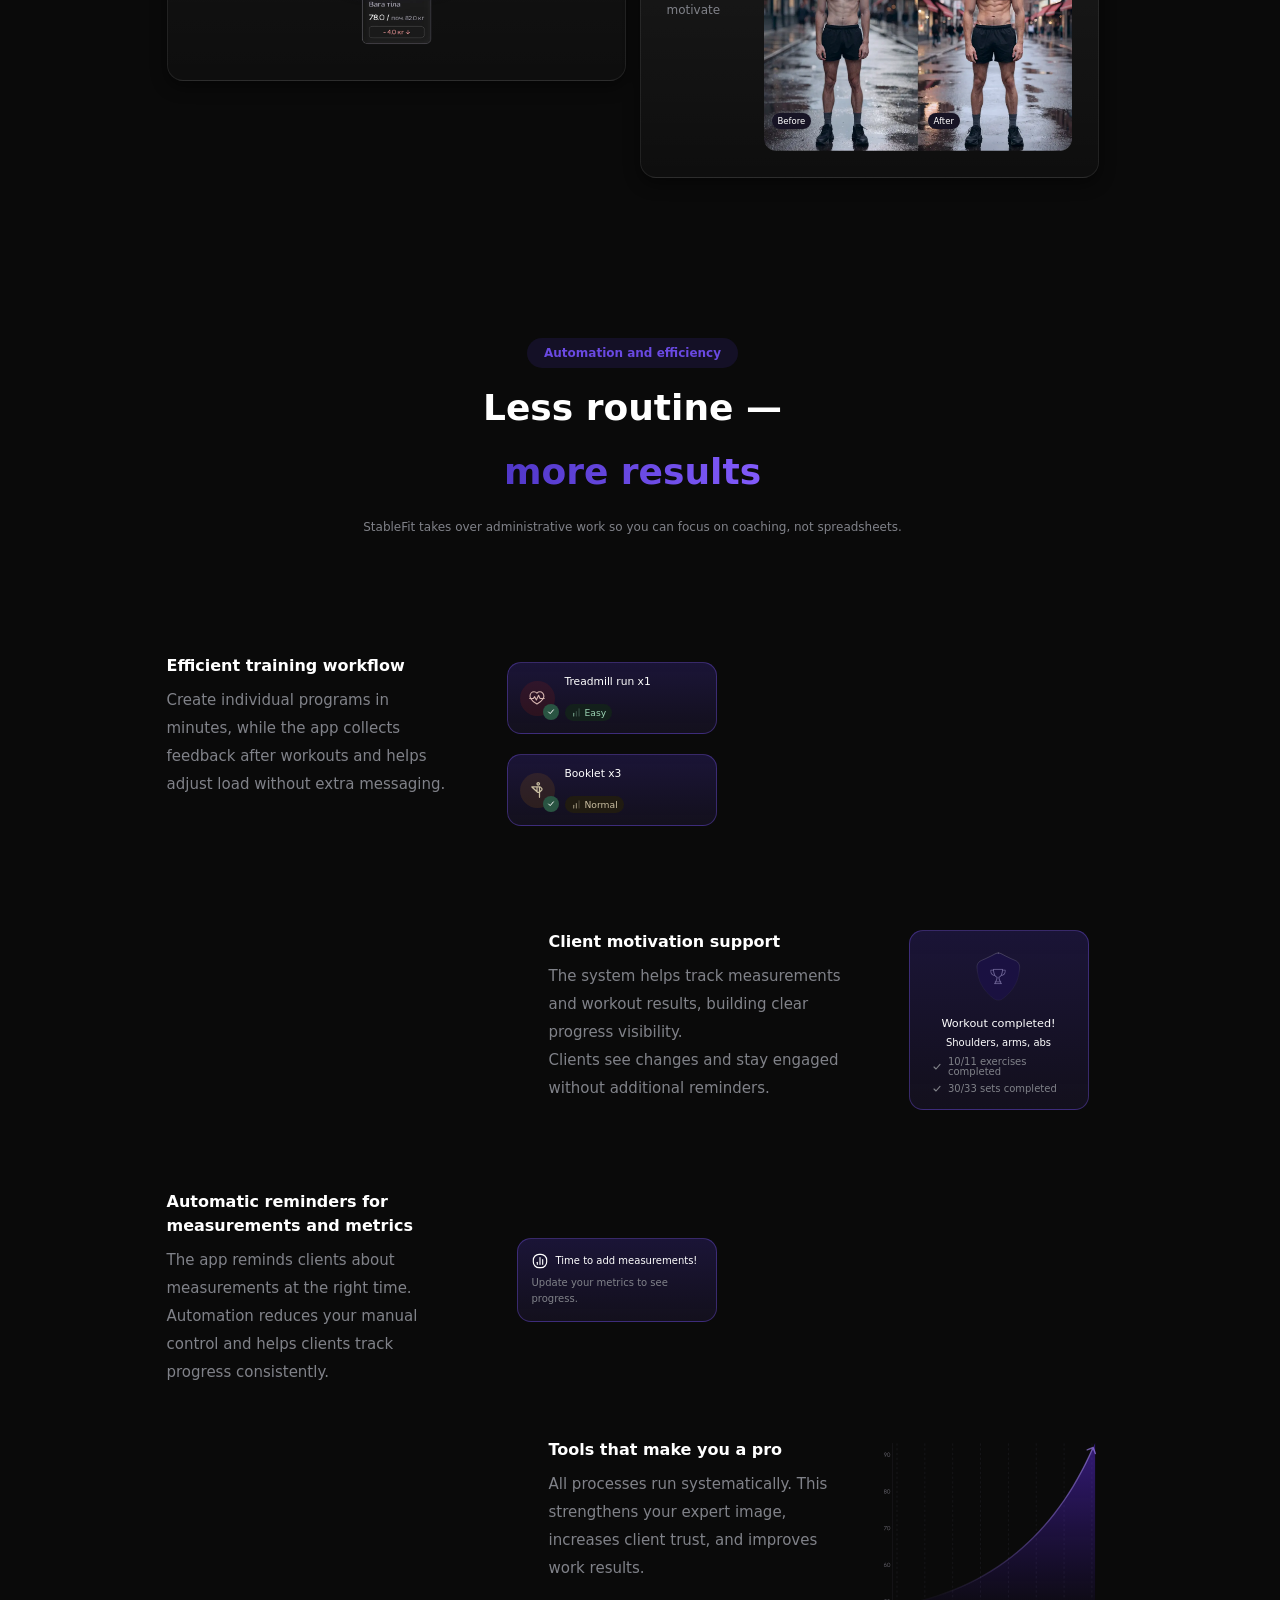
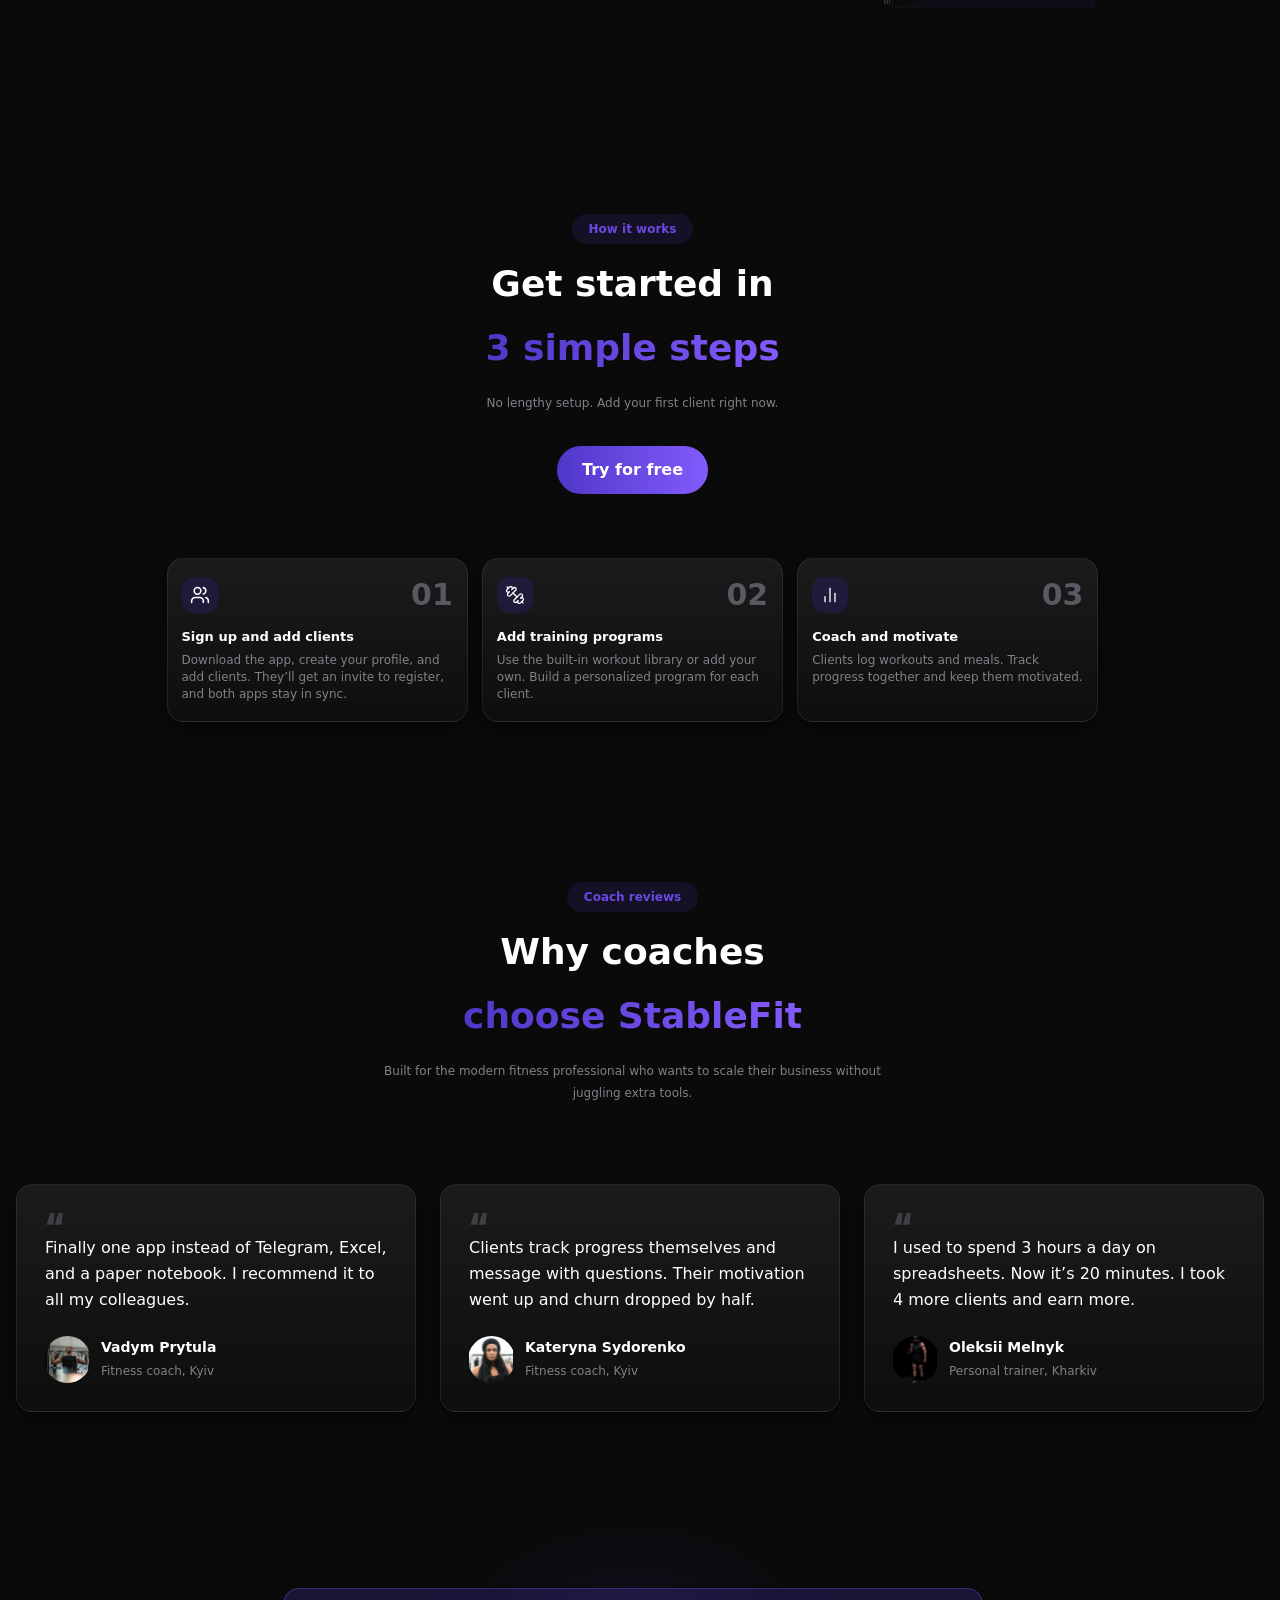
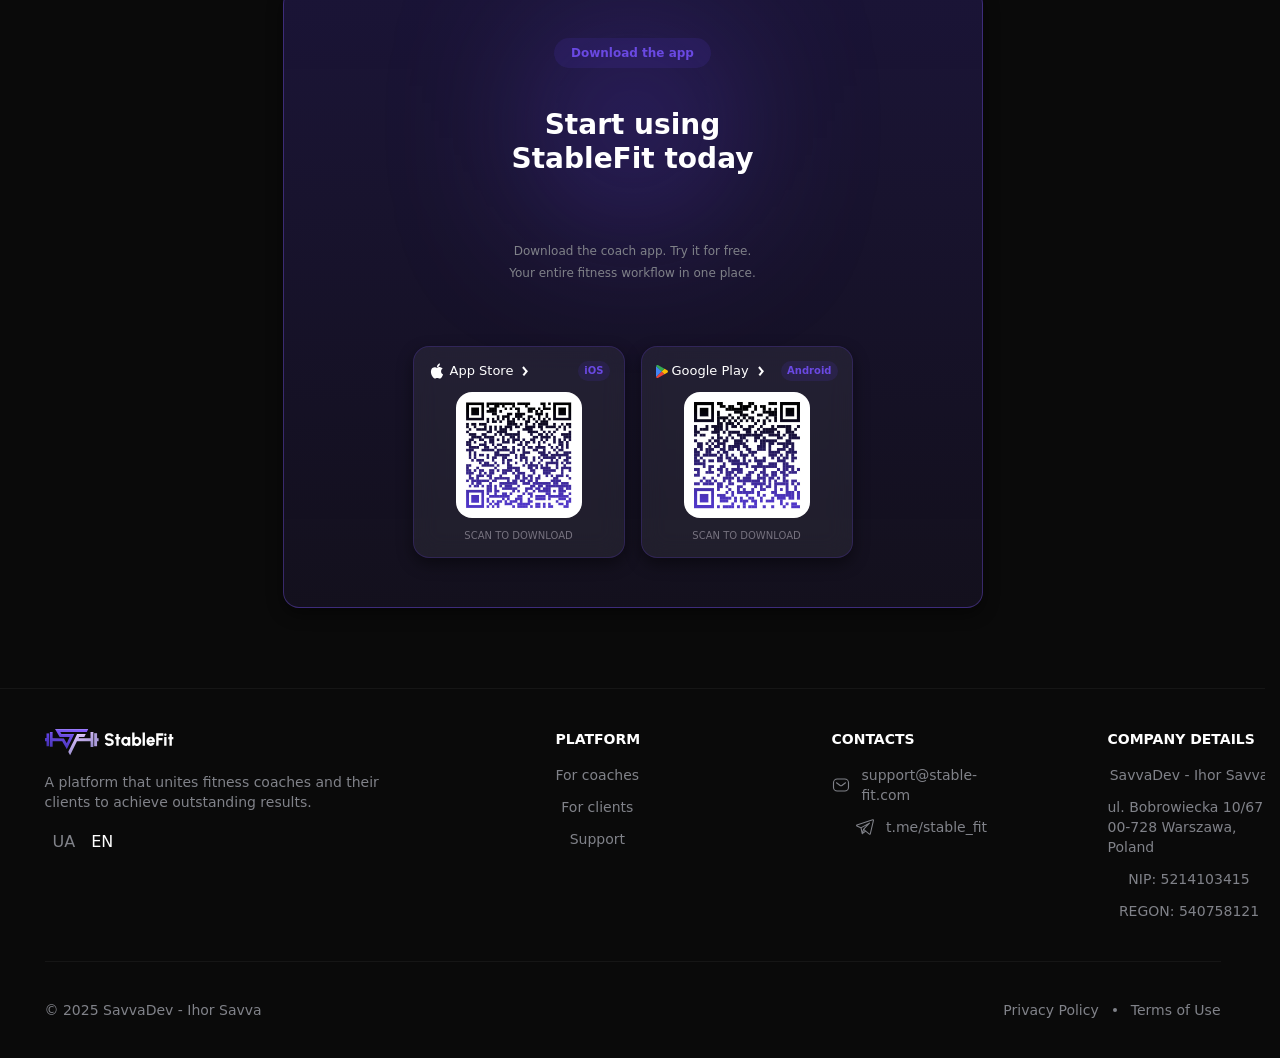
==== commit 29245f28: "gix img url" ====
--- a/index.html
+++ b/index.html
@@ -27,8 +27,8 @@
   <link rel="alternate" hreflang="uk" href="https://stable-fit.com/">
   <link rel="alternate" hreflang="en" href="https://stable-fit.com/">
   <link rel="alternate" hreflang="x-default" href="https://stable-fit.com/">
-  <link rel="icon" href="assets/favicon/favicon.ico" type="image/x-icon">
-  <link rel="apple-touch-icon" href="assets/favicon/favicon.svg">
+  <link rel="icon" href="/assets/favicon/favicon.ico" type="image/x-icon">
+  <link rel="apple-touch-icon" href="/assets/favicon/favicon.svg">
   <link rel="preconnect" href="https://fonts.googleapis.com">
   <link rel="preconnect" href="https://fonts.gstatic.com" crossorigin>
   <link href="https://fonts.googleapis.com/css2?family=Urbanist:wght@400;500;600;700;800;900&display=optional" rel="stylesheet">
@@ -253,7 +253,7 @@
       <div class="header-logo-wrap">
         <img
           loading="lazy"
-          src="assets/images/Logo.svg"
+          src="/assets/images/Logo.svg"
           alt="header logo"
           data-i18n-alt="meta.logoAlt"
         >
@@ -333,7 +333,7 @@
           <div class="header-logo-wrap">
             <img
               loading="lazy"
-              src="assets/images/Logo.svg"
+              src="/assets/images/Logo.svg"
               alt=""
               data-i18n-alt="meta.logoAlt"
             >
@@ -448,7 +448,7 @@
                   <div class="card-icon">
                     <img
                       loading="lazy"
-                      src="assets/icons/apple_icon.svg"
+                      src="/assets/icons/apple_icon.svg"
                       alt="apple"
                       width="18"
                       height="18"
@@ -471,7 +471,7 @@
                 <div class="card-image-container">
                   <img
                     loading="lazy"
-                    src="assets/images/ch/appStore_download.jpg"
+                    src="/assets/images/ch/appStore_download.jpg"
                     alt="appStore_download"
                     class="card-image"
                     width="108"
@@ -494,7 +494,7 @@
                   <div class="card-icon">
                     <img
                       loading="lazy"
-                      src="assets/icons/googlePlay_icon.svg"
+                      src="/assets/icons/googlePlay_icon.svg"
                       alt="googlePlay"
                       width="12"
                       height="13"
@@ -517,7 +517,7 @@
                 <div class="card-image-container">
                   <img
                     loading="lazy"
-                    src="assets/images/ch/googlePlay_download.jpg"
+                    src="/assets/images/ch/googlePlay_download.jpg"
                     alt="googlePlay_download"
                     class="card-image"
                     width="108"
@@ -536,14 +536,14 @@
             <div class="image-wrp">
               <img
                 loading="lazy"
-                src="assets/images/ch/hero_left_iPhone.webp"
+                src="/assets/images/ch/hero_left_iPhone.webp"
                 alt="inner_hero"
                 width="537"
                 height="659"
               >
               <img
                 loading="lazy"
-                src="assets/images/ch/hero_right_iPhone.webp"
+                src="/assets/images/ch/hero_right_iPhone.webp"
                 alt="inner_hero"
                 width="490"
                 height="620"
@@ -734,7 +734,7 @@
                         <img
                           loading="lazy"
                           class="f-slider-title-icon"
-                          src="assets/icons/manage_clients_icon.svg"
+                          src="/assets/icons/manage_clients_icon.svg"
                           alt="manage_clients_icon"
                           width="20"
                           height="20"
@@ -808,7 +808,7 @@
                         <img
                           loading="lazy"
                           class="f-slider-title-icon"
-                          src="assets/icons/train-lib-icon.svg"
+                          src="/assets/icons/train-lib-icon.svg"
                           alt="train-lib-icon"
                           width="20"
                           height="20"
@@ -882,7 +882,7 @@
                         <img
                           loading="lazy"
                           class="f-slider-title-icon"
-                          src="assets/icons/progress-icon.svg"
+                          src="/assets/icons/progress-icon.svg"
                           alt="progress-icon"
                           width="20"
                           height="20"
@@ -950,7 +950,7 @@
                         <img
                           loading="lazy"
                           class="f-slider-title-icon"
-                          src="assets/icons/monitoring-icon.svg"
+                          src="/assets/icons/monitoring-icon.svg"
                           alt="monitoring-icon"
                           width="20"
                           height="20"
@@ -1024,7 +1024,7 @@
                         <img
                           loading="lazy"
                           class="f-slider-title-icon"
-                          src="assets/icons/communicate-icon.svg"
+                          src="/assets/icons/communicate-icon.svg"
                           alt="communicate-icon"
                           width="20"
                           height="20"
@@ -1086,14 +1086,14 @@
                 <div class="content-right-image-wrp">
                   <img
                     loading="lazy"
-                    src="assets/images/ch/slider/sl-1-l.webp"
+                    src="/assets/images/ch/slider/sl-1-l.webp"
                     alt="manage_clients_image"
                     width="280"
                     height="570"
                   >
                   <img
                     loading="lazy"
-                    src="assets/images/ch/slider/sl-1-r.webp"
+                    src="/assets/images/ch/slider/sl-1-r.webp"
                     alt="manage_clients_image"
                     width="280"
                     height="570"
@@ -1102,14 +1102,14 @@
                 <div class="content-right-image-wrp">
                   <img
                     loading="lazy"
-                    src="assets/images/ch/slider/sl-2-l.webp"
+                    src="/assets/images/ch/slider/sl-2-l.webp"
                     alt="manage_clients_image"
                     width="280"
                     height="570"
                   >
                   <img
                     loading="lazy"
-                    src="assets/images/ch/slider/sl-2-r.webp"
+                    src="/assets/images/ch/slider/sl-2-r.webp"
                     alt="manage_clients_image"
                     width="280"
                     height="570"
@@ -1118,14 +1118,14 @@
                 <div class="content-right-image-wrp">
                   <img
                     loading="lazy"
-                    src="assets/images/ch/slider/sl-3-l.webp"
+                    src="/assets/images/ch/slider/sl-3-l.webp"
                     alt="manage_clients_image"
                     width="280"
                     height="570"
                   >
                   <img
                     loading="lazy"
-                    src="assets/images/ch/slider/sl-3-r.webp"
+                    src="/assets/images/ch/slider/sl-3-r.webp"
                     alt="manage_clients_image"
                     width="280"
                     height="570"
@@ -1134,7 +1134,7 @@
                 <div class="content-right-image-wrp">
                   <img
                     loading="lazy"
-                    src="assets/images/ch/slider/sl-4.webp"
+                    src="/assets/images/ch/slider/sl-4.webp"
                     alt="manage_clients_image"
                     width="280"
                     height="570"
@@ -1143,7 +1143,7 @@
                 <div class="content-right-image-wrp">
                   <img
                     loading="lazy"
-                    src="assets/images/ch/slider/sl-5.webp"
+                    src="/assets/images/ch/slider/sl-5.webp"
                     alt="manage_clients_image"
                     width="280"
                     height="570"
@@ -1156,7 +1156,7 @@
                     <img 
                       loading="lazy" 
                       class="f-slider-title-icon" 
-                      src="assets/icons/manage_clients_icon.svg" 
+                      src="/assets/icons/manage_clients_icon.svg" 
                       alt="manage_clients_icon" 
                       width="20" 
                       height="20"
@@ -1205,14 +1205,14 @@
                   <div class="content-right-image-wrp">
                     <img 
                       loading="lazy" 
-                      src="assets/images/ch/slider/sl-1-l.webp" 
+                      src="/assets/images/ch/slider/sl-1-l.webp" 
                       alt="manage_clients_image" 
                       width="280" 
                       height="570"
                     >
                     <img 
                       loading="lazy" 
-                      src="assets/images/ch/slider/sl-1-r.webp" 
+                      src="/assets/images/ch/slider/sl-1-r.webp" 
                       alt="manage_clients_image" 
                       width="280" 
                       height="570"
@@ -1224,7 +1224,7 @@
                     <img 
                       loading="lazy" 
                       class="f-slider-title-icon" 
-                      src="assets/icons/train-lib-icon.svg" 
+                      src="/assets/icons/train-lib-icon.svg" 
                       alt="train-lib-icon" 
                       width="20" 
                       height="20"
@@ -1274,14 +1274,14 @@
                   <div class="content-right-image-wrp">
                     <img 
                       loading="lazy" 
-                      src="assets/images/ch/slider/sl-2-l.webp" 
+                      src="/assets/images/ch/slider/sl-2-l.webp" 
                       alt="manage_clients_image" 
                       width="280" 
                       height="570"
                     >
                     <img 
                       loading="lazy" 
-                      src="assets/images/ch/slider/sl-2-r.webp" 
+                      src="/assets/images/ch/slider/sl-2-r.webp" 
                       alt="manage_clients_image" 
                       width="280" 
                       height="570"
@@ -1293,7 +1293,7 @@
                     <img 
                       loading="lazy" 
                       class="f-slider-title-icon" 
-                      src="assets/icons/progress-icon.svg" 
+                      src="/assets/icons/progress-icon.svg" 
                       alt="progress-icon" 
                       width="20" 
                       height="20"
@@ -1336,14 +1336,14 @@
                   <div class="content-right-image-wrp">
                     <img 
                       loading="lazy" 
-                      src="assets/images/ch/slider/sl-3-l.webp" 
+                      src="/assets/images/ch/slider/sl-3-l.webp" 
                       alt="manage_clients_image" 
                       width="280" 
                       height="570"
                     >
                     <img 
                       loading="lazy" 
-                      src="assets/images/ch/slider/sl-3-r.webp" 
+                      src="/assets/images/ch/slider/sl-3-r.webp" 
                       alt="manage_clients_image" 
                       width="280" 
                       height="570"
@@ -1355,7 +1355,7 @@
                     <img 
                       loading="lazy" 
                       class="f-slider-title-icon" 
-                      src="assets/icons/monitoring-icon.svg" 
+                      src="/assets/icons/monitoring-icon.svg" 
                       alt="monitoring-icon" 
                       width="20" 
                       height="20"
@@ -1404,7 +1404,7 @@
                   <div class="content-right-image-wrp">
                     <img 
                       loading="lazy" 
-                      src="assets/images/ch/slider/sl-4.webp" 
+                      src="/assets/images/ch/slider/sl-4.webp" 
                       alt="manage_clients_image" 
                       width="280" 
                       height="570"
@@ -1416,7 +1416,7 @@
                     <img 
                       loading="lazy" 
                       class="f-slider-title-icon" 
-                      src="assets/icons/communicate-icon.svg" 
+                      src="/assets/icons/communicate-icon.svg" 
                       alt="communicate-icon" 
                       width="20"
                       height="20"
@@ -1459,7 +1459,7 @@
                   <div class="content-right-image-wrp">
                     <img 
                       loading="lazy" 
-                      src="assets/images/ch/slider/sl-5.webp" 
+                      src="/assets/images/ch/slider/sl-5.webp" 
                       alt="manage_clients_image" 
                       width="280" 
                       height="570"
@@ -1531,7 +1531,7 @@
                 <div class="progress-cart-image-wrp">
                   <img
                     loading="lazy"
-                    src="assets/images/progress/full-body-img.webp"
+                    src="/assets/images/progress/full-body-img.webp"
                     alt="progress-full-body-img"
                   >
                 </div>
@@ -1556,7 +1556,7 @@
                   </div>
                     <img
                       loading="lazy"
-                      src="assets/images/progress/table-img.svg"
+                      src="/assets/images/progress/table-img.svg"
                       alt="progress-table-img"
                     >
                 </div>
@@ -1580,7 +1580,7 @@
                   <div class="progress-cart-image">
                     <img
                       loading="lazy"
-                      src="assets/images/progress/result-img.webp"
+                      src="/assets/images/progress/result-img.webp"
                       alt="progress-photo-img"
                     >
                     <p
@@ -1654,7 +1654,7 @@
                       <div class="automation-mini-card-icon-wrap automation-mini-card-icon-wrap--heart">
                         <img
                           loading="lazy"
-                          src="assets/icons/hearth-Icon.svg"
+                          src="/assets/icons/hearth-Icon.svg"
                           alt="heart icon"
                           width="17"
                           height="17"
@@ -1671,7 +1671,7 @@
                         <div class="automation-mini-card-status automation-mini-card-status--easy">
                           <img
                             loading="lazy"
-                            src="assets/icons/easy-icon.svg"
+                            src="/assets/icons/easy-icon.svg"
                             alt="easy icon"
                             width="11"
                             height="11"
@@ -1686,7 +1686,7 @@
                       <div class="automation-mini-card-icon-wrap automation-mini-card-icon-wrap--book">
                         <img
                           loading="lazy"
-                          src="assets/icons/book-Icon.svg"
+                          src="/assets/icons/book-Icon.svg"
                           alt="book icon"
                           width="17"
                           height="17"
@@ -1703,7 +1703,7 @@
                         <div class="automation-mini-card-status automation-mini-card-status--normal">
                           <img
                             loading="lazy"
-                            src="assets/icons/nrm-icon.svg"
+                            src="/assets/icons/nrm-icon.svg"
                             alt="normal icon"
                             width="11"
                             height="11"
@@ -1741,7 +1741,7 @@
                   <div class="automation-feature-card">
                     <img
                       loading="lazy"
-                      src="assets/icons/medal-icon.svg"
+                      src="/assets/icons/medal-icon.svg"
                       alt="medal icon"
                       class="automation-feature-icon"
                       width="45"
@@ -1801,7 +1801,7 @@
                     <div class="automation-note-card-head">
                       <img
                         loading="lazy"
-                        src="assets/icons/remember-Icon.svg"
+                        src="/assets/icons/remember-Icon.svg"
                         alt="note icon"
                         class="automation-note-card-icon"
                         width="14"
@@ -1844,7 +1844,7 @@
                 <div class="automatisation-card-image">
                   <img
                     loading="lazy"
-                    src="assets/images/graf-result-img.svg"
+                    src="/assets/images/graf-result-img.svg"
                     alt="automation-efficiency-image"
                     class="automation-efficiency-image"
                     width="218"
@@ -1899,7 +1899,7 @@
                 <div class="how-to-start-card-icon-wrap" aria-hidden="true">
                   <img
                     loading="lazy"
-                    src="assets/icons/manage_clients_icon.svg"
+                    src="/assets/icons/manage_clients_icon.svg"
                     alt=""
                     width="24"
                     height="24"
@@ -1928,7 +1928,7 @@
                 <div class="how-to-start-card-icon-wrap" aria-hidden="true">
                   <img
                     loading="lazy"
-                    src="assets/icons/train-lib-icon.svg"
+                    src="/assets/icons/train-lib-icon.svg"
                     alt=""
                     width="24"
                     height="24"
@@ -1957,7 +1957,7 @@
                 <div class="how-to-start-card-icon-wrap" aria-hidden="true">
                   <img
                     loading="lazy"
-                    src="assets/icons/progress-icon.svg"
+                    src="/assets/icons/progress-icon.svg"
                     alt=""
                     width="24"
                     height="24"
@@ -2029,7 +2029,7 @@
                   <img
                     loading="lazy"
                     class="testimonial-card-quote"
-                    src="assets/icons/marks-icon.svg"
+                    src="/assets/icons/marks-icon.svg"
                     alt=""
                     width="20"
                     height="12"
@@ -2045,7 +2045,7 @@
                     <img
                       loading="lazy"
                       class="testimonial-card-avatar"
-                      src="assets/images/ch/profiles/pr-ch-1.svg"
+                      src="/assets/images/ch/profiles/pr-ch-1.svg"
                       alt=""
                       width="44"
                       height="47"
@@ -2072,7 +2072,7 @@
                   <img
                     loading="lazy"
                     class="testimonial-card-quote"
-                    src="assets/icons/marks-icon.svg"
+                    src="/assets/icons/marks-icon.svg"
                     alt=""
                     width="20"
                     height="12"
@@ -2088,7 +2088,7 @@
                     <img
                       loading="lazy"
                       class="testimonial-card-avatar"
-                      src="assets/images/ch/profiles/pr-ch-2.svg"
+                      src="/assets/images/ch/profiles/pr-ch-2.svg"
                       alt=""
                       width="44"
                       height="47"
@@ -2115,7 +2115,7 @@
                   <img
                     loading="lazy"
                     class="testimonial-card-quote"
-                    src="assets/icons/marks-icon.svg"
+                    src="/assets/icons/marks-icon.svg"
                     alt=""
                     width="20"
                     height="12"
@@ -2131,7 +2131,7 @@
                     <img
                       loading="lazy"
                       class="testimonial-card-avatar"
-                      src="assets/images/ch/profiles/pr-ch-3.svg"
+                      src="/assets/images/ch/profiles/pr-ch-3.svg"
                       alt=""
                       width="44"
                       height="47"
@@ -2198,7 +2198,7 @@
                     <div class="card-icon">
                       <img
                         loading="lazy"
-                        src="assets/icons/apple_icon.svg"
+                        src="/assets/icons/apple_icon.svg"
                         alt="apple"
                         width="18"
                         height="18"
@@ -2221,7 +2221,7 @@
                   <div class="card-image-container">
                     <img
                       loading="lazy"
-                      src="assets/images/ch/appStore_download.jpg"
+                      src="/assets/images/ch/appStore_download.jpg"
                       alt="appStore_download"
                       class="card-image"
                       width="108"
@@ -2244,7 +2244,7 @@
                     <div class="card-icon">
                       <img
                         loading="lazy"
-                        src="assets/icons/googlePlay_icon.svg"
+                        src="/assets/icons/googlePlay_icon.svg"
                         alt="googlePlay"
                         width="12"
                         height="13"
@@ -2267,7 +2267,7 @@
                   <div class="card-image-container">
                     <img
                       loading="lazy"
-                      src="assets/images/ch/googlePlay_download.jpg"
+                      src="/assets/images/ch/googlePlay_download.jpg"
                       alt="googlePlay_download"
                       class="card-image"
                       width="108"
@@ -2296,7 +2296,7 @@
             <div class="footer-title">
               <img
                   loading="lazy"
-                  src="assets/images/Logo.svg"
+                  src="/assets/images/Logo.svg"
                   alt="logo"
                   data-i18n-alt="meta.logoAlt"
               >
@@ -2379,7 +2379,7 @@
               <li class="footer-list-item">
                 <img
                   loading="lazy"
-                  src="assets/icons/mail-icon.svg"
+                  src="/assets/icons/mail-icon.svg"
                   alt="email_icon"
                   width="18"
                   height="18"
@@ -2394,7 +2394,7 @@
               <li class="footer-list-item">
                 <img
                   loading="lazy"
-                  src="assets/icons/tg-icon.svg"
+                  src="/assets/icons/tg-icon.svg"
                   alt="telegram_icon"
                   width="18"
                   height="18"
@@ -2428,7 +2428,7 @@
                   class="footer-list-item"
                   data-i18n="footer.company.address"
                 >
-                  ul. Bobrowiecka 10/6<br />00-728 Warszawa, Poland
+                  ul. Bobrowiecka 10/67<br />00-728 Warszawa, Poland
                 </li>
                 <li
                   class="footer-list-item"
@@ -2451,7 +2451,7 @@
             class="underfooter-item"
             data-i18n="footer.under.copy"
           >
-            (c) 2025 SavvaDev - Ihor Savva
+            © 2025 SavvaDev - Ihor Savva
           </div>
           <div class="underfooter-content">
             <a
